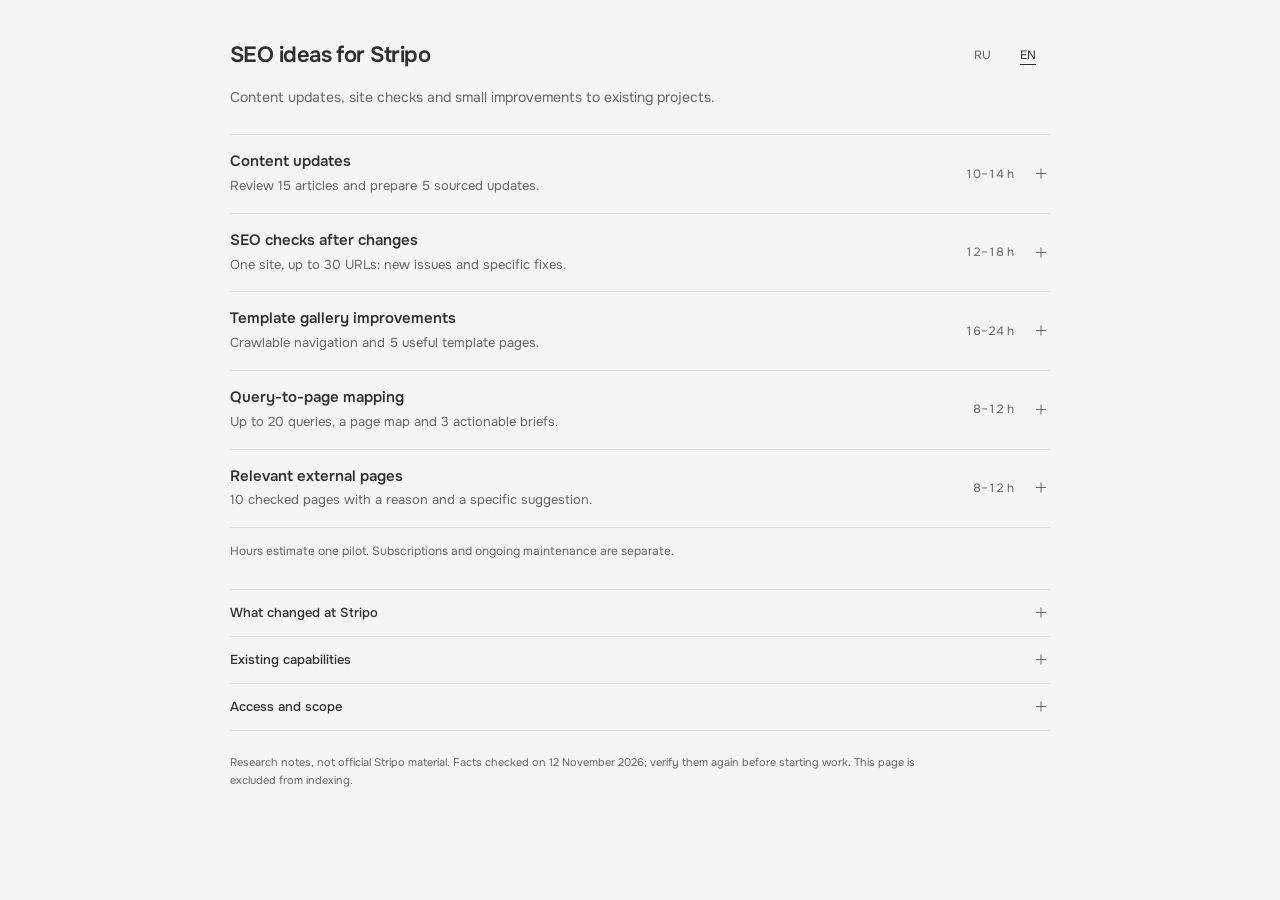
==== en/index.html @ 3db3735e "Present SEO ideas as neutral grayscale notes" ====
<!doctype html>
<html lang="en">
<head>
<meta charset="utf-8">
<meta name="viewport" content="width=device-width, initial-scale=1">
<title>SEO ideas for Stripo</title>
<meta name="description" content="Notes on content updates, SEO checks and improvements to existing sites. Five small, independent ideas with sources and scope estimates.">
<meta name="robots" content="noindex, nofollow, noarchive">
<meta property="og:type" content="website">
<meta property="og:locale" content="en_US">
<meta property="og:title" content="SEO ideas for Stripo">
<meta property="og:description" content="Notes on content updates, SEO checks and improvements to existing sites. Five small, independent ideas with sources and scope estimates.">
<meta property="og:url" content="https://deredskoy.github.io/growth-plan-2027/en/">
<meta property="og:image" content="https://deredskoy.github.io/growth-plan-2027/assets/og-ideas-en.png?v=notes-20261112">
<meta property="og:image:width" content="1200">
<meta property="og:image:height" content="630">
<meta name="theme-color" content="#f5f5f5">
<link rel="icon" href="../assets/favicon.svg?v=notes-20261112" type="image/svg+xml">
<link rel="preload" href="../assets/fonts/onest-latin-wght-normal.woff2" as="font" type="font/woff2" crossorigin>
<link rel="stylesheet" href="../assets/style.css?v=notes-20261112">
<script src="../assets/app.js?v=notes-20261112" defer></script>
</head>
<body>
<a class="skip" href="#main">Skip to content</a>
<header class="notes-header wrap">
<div class="bar"><h1>SEO ideas for Stripo</h1><nav class="lang" aria-label="Page language"><a href="../" lang="ru" hreflang="ru">RU</a><a href="./" lang="en" hreflang="en" aria-current="page">EN</a></nav></div>
<p class="intro">Content updates, site checks and small improvements to existing projects.</p>
</header>
<main class="wrap workspace" id="main">
<section class="ideas" id="ideas" aria-label="Ideas">
  <div class="idea-list"><details class="idea" name="ideas" id="i1">
<summary><span class="idea-copy"><span class="idea-title">Content updates</span><span class="idea-desc">Review 15 articles and prepare 5 sourced updates.</span></span><span class="idea-hours">10–14 h</span><span class="toggle" aria-hidden="true"></span></summary>
<div class="idea-body"><dl><div><dt>Scope</dt><dd>Compare articles with public Stripo releases and documentation. For outdated passages, prepare replacement copy, a source and a verification date. Initial topics: AI, widgets, HTML import and Plugin capabilities.</dd></div><div><dt>Value check</dt><dd>Record corrected facts and review time per article. Automate only useful, repeated checks within the existing publishing workflow.</dd></div><div><dt>Access and tools</dt><dd>Changes stay within existing site permissions. For stripo.email, the output is ready-to-use edits for the SEO team. A spreadsheet and manual checks are enough to start; <a href="https://visualping.io/" target="_blank" rel="noopener noreferrer">Visualping</a> can track source changes.</dd></div></dl></div>
</details><details class="idea" name="ideas" id="i2">
<summary><span class="idea-copy"><span class="idea-title">SEO checks after changes</span><span class="idea-desc">One site, up to 30 URLs: new issues and specific fixes.</span></span><span class="idea-hours">12–18 h</span><span class="toggle" aria-hidden="true"></span></summary>
<div class="idea-body"><dl><div><dt>Scope</dt><dd>Compare existing checks with the previous result: a missing title, changed canonical, accidental noindex or broken link. Report the URL, change, priority and suggested fix.</dd></div><div><dt>Value check</dt><dd>Compare manual review time before and after the pilot. Record confirmed issues and false alerts; narrow noisy checks. Extend the existing audit process.</dd></div><div><dt>Access and tools</dt><dd>Public pages are enough for diagnosis. Fixes require existing access to the maintained site. The first crawl can use <a href="https://www.screamingfrog.co.uk/seo-spider/" target="_blank" rel="noopener noreferrer">Screaming Frog</a>; recurring collection comes only after it proves useful.</dd></div></dl></div>
</details><details class="idea" name="ideas" id="i3">
<summary><span class="idea-copy"><span class="idea-title">Template gallery improvements</span><span class="idea-desc">Crawlable navigation and 5 useful template pages.</span></span><span class="idea-hours">16–24 h</span><span class="toggle" aria-hidden="true"></span></summary>
<div class="idea-body"><dl><div><dt>Scope</dt><dd>Check whether subsequent gallery pages are reachable through ordinary HTML links, and improve navigation. Add original guidance to five template pages: the task, suitable use cases, limitations and related examples.</dd></div><div><dt>Value check</dt><dd>Repeat the crawl and compare the revised pages with the original descriptions. Search Console data, if available, can show impressions and clicks after indexing. Traffic impact requires data. Limit the pilot to one gallery.</dd></div><div><dt>Access and tools</dt><dd>Use a site covered by existing permissions, its publishing workflow and <a href="https://www.screamingfrog.co.uk/seo-spider/" target="_blank" rel="noopener noreferrer">Screaming Frog</a>. New domains and mass page generation are outside the pilot.</dd></div></dl></div>
</details><details class="idea" name="ideas" id="i4">
<summary><span class="idea-copy"><span class="idea-title">Query-to-page mapping</span><span class="idea-desc">Up to 20 queries, a page map and 3 actionable briefs.</span></span><span class="idea-hours">8–12 h</span><span class="toggle" aria-hidden="true"></span></summary>
<div class="idea-body"><dl><div><dt>Scope</dt><dd>Review public search results and existing pages: where an answer exists, where an edit is enough and where a separate article may help. Topics include widgets, HTML import, agency workflows and embedded editors. A new feature alone does not establish search demand.</dd></div><div><dt>Value check</dt><dd>Assign each topic a target page and an action. Search volume needs a source. An optional repeated sample of AI answers can record dates and cited URLs; it is an observation, not a stable brand ranking.</dd></div><div><dt>Access and tools</dt><dd>Public sources are sufficient. A query export from the SEO team is optional. Start with a spreadsheet and manual checks; <a href="https://developers.google.com/search/docs/appearance/ai-features" target="_blank" rel="noopener noreferrer">Google</a> requires no special markup for its AI answers.</dd></div></dl></div>
</details><details class="idea" name="ideas" id="i5">
<summary><span class="idea-copy"><span class="idea-title">Relevant external pages</span><span class="idea-desc">10 checked pages with a reason and a specific suggestion.</span></span><span class="idea-hours">8–12 h</span><span class="toggle" aria-hidden="true"></span></summary>
<div class="idea-body"><dl><div><dt>Scope</dt><dd>Find relevant reviews, directories and comparisons that mention competitors or describe Stripo using outdated facts. For each page, identify a fact to update or an example to add.</dd></div><div><dt>Value check</dt><dd>Check links manually, remove duplicates and assess relevance to the SEO team. The result is a verified shortlist. Placements, editorial replies and bulk outreach are outside the scope.</dd></div><div><dt>Access and tools</dt><dd>Start with public search or an already available <a href="https://ahrefs.com/link-intersect" target="_blank" rel="noopener noreferrer">Ahrefs Link Intersect</a> export. Domain-scout components can support repeated checks. Paid API use requires existing access and an agreed limit.</dd></div></dl></div>
</details></div>
  <p class="pilot-note">Hours estimate one pilot. Subscriptions and ongoing maintenance are separate.</p>
</section>
<aside class="context" aria-labelledby="research-h">
  <details class="support research" id="why"><summary id="research-h">What changed at Stripo<span class="toggle" aria-hidden="true"></span></summary><p class="checked"><time datetime="2026-11-12">Checked 12 November 2026</time></p><ul class="news"><li><h3>AI and agent workflows</h3><p>MCP and Agent Plugin provide material for updated workflow guides.</p></li><li><h3>Widgets, Themes and import</h3><p>Product updates offer material for targeted corrections and practical examples.</p></li><li><h3>Tools already exist</h3><p>Generators, link checks and an email weight indicator are already available. Further tool ideas need a clear gap.</p></li></ul>
  <details class="support" id="sources"><summary>Facts and original sources<span class="toggle" aria-hidden="true"></span></summary><ul class="support-body"><li><strong>MCP and Agent Plugin.</strong> Email creation and editing are documented in the <a href="https://support.stripo.email/en/articles/15921958-how-to-connect-your-ai-assistant-to-stripo" target="_blank" rel="noopener noreferrer">Help Center</a> and <a href="https://github.com/stripoinc/agent-plugin" target="_blank" rel="noopener noreferrer">official repository</a>. MCP needs an eligible plan and owner or admin enablement. The content ideas do not require access to a corporate workspace.</li><li><strong>Updates on 5–12 November 2026.</strong> Widget settings in AI chat, JSON/RSS/XML for Smart Elements, a dedicated Themes tab and batch file import: <a href="https://stripo.email/releases/" target="_blank" rel="noopener noreferrer">release notes</a>. These dates refer to the updates, not the original launch of every feature.</li><li><strong>Widgets and Themes.</strong> Current features are described in the <a href="https://stripo.email/stripo-email-widgets/" target="_blank" rel="noopener noreferrer">widget catalog</a> and <a href="https://support.stripo.email/en/articles/16885807-how-to-save-your-email-styles-as-a-theme-and-reuse-them" target="_blank" rel="noopener noreferrer">Themes guide</a>. Practical examples require direct testing of an accessible workflow.</li><li><strong>Existing tools.</strong> The <a href="https://stripo.email/helpful-tools/" target="_blank" rel="noopener noreferrer">Stripo catalog</a> includes template, subject line, signature, UTM and QR generators. Link checks and the email weight indicator are also documented in <a href="https://stripo.email/releases/" target="_blank" rel="noopener noreferrer">release notes</a>.</li><li><strong>Plugin, Prime and agencies.</strong> The <a href="https://stripo.email/plugin/" target="_blank" rel="noopener noreferrer">embedded editor</a>, <a href="https://stripo.email/stripo-prime-for-enterprise/" target="_blank" rel="noopener noreferrer">Prime</a> and <a href="https://stripo.email/stripo-email-builder-for-agencies/" target="_blank" rel="noopener noreferrer">agency offering</a> are current solutions and SEO content topics. Sales and customer implementations are outside these ideas.</li><li><strong>Landing page view.</strong> The <a href="https://stripo.email/blog/landing-page-builder-gmail-promotions-tab-annotations-ticketor-integration-and-more/" target="_blank" rel="noopener noreferrer">30 July 2025 announcement</a> and <a href="https://support.stripo.email/en/articles/11712283-share-an-email-template" target="_blank" rel="noopener noreferrer">Help Center</a> describe an editor feature and a static preview without branding. It is not a new standalone SEO website builder.</li></ul></details></details>
  <details class="support evidence" id="have"><summary>Existing capabilities<span class="toggle" aria-hidden="true"></span></summary><div class="support-body"><ul><li><strong>SEO Studio.</strong> Site management, publishing and HTML checks. The existing workflow can be extended.</li><li><strong>WP Automation.</strong> Article preparation, checks and publishing. Code from 5 November adds email sites and a filter for unfinished editorial notes; this does not yet verify product facts.</li><li><strong>Domain Scout.</strong> Domain collection and scoring, quota controls and export. Components can support site research; a complete competitor link-gap workflow was not confirmed.</li><li><strong>Domain monitoring.</strong> Already implemented in a local branch. Production deployment is not confirmed here, and rebuilding it is not proposed.</li></ul><p class="evidence-note">Based on inspection of four local projects. Code does not prove production deployment or SEO impact. The legacy single-site generator is not a separate new project.</p></div></details>
  <details class="support boundary" id="scope"><summary>Access and scope<span class="toggle" aria-hidden="true"></span></summary><p class="support-body">Public sources and existing permissions on maintained sites. For Stripo’s main website, the output is ready-to-use proposals for the SEO team. Traffic assessment requires data; preparing the work needs no CRM, internal discussions or work from other teams.</p></details>
</aside>
</main>
<footer class="wrap foot"><p>Research notes, not official Stripo material. Facts checked on 12 November 2026; verify them again before starting work. This page is excluded from indexing.</p></footer>
</body>
</html>
---- assets/style.css ----
/* Onest, SIL OFL 1.1, self-hosted variable font */
@font-face {
  font-family: "Onest";
  font-style: normal;
  font-weight: 100 900;
  font-display: swap;
  src: url("fonts/onest-cyrillic-wght-normal.woff2") format("woff2");
  unicode-range: U+0301, U+0400-045F, U+0490-0491, U+04B0-04B1, U+2116;
}
@font-face {
  font-family: "Onest";
  font-style: normal;
  font-weight: 100 900;
  font-display: swap;
  src: url("fonts/onest-latin-wght-normal.woff2") format("woff2");
  unicode-range: U+0000-00FF, U+0131, U+0152-0153, U+02BB-02BC, U+02C6, U+02DA, U+02DC, U+0304, U+0308, U+0329, U+2000-206F, U+20AC, U+2122, U+2191, U+2193, U+2212, U+2215, U+FEFF, U+FFFD;
}

/* A single quiet column of working notes. */
:root {
  --background: #f5f5f5;
  --foreground: #303030;
  --muted: #666666;
  --border: #dddddd;
  --hover: #eeeeee;
  --focus: #555555;
  --font: "Onest", ui-sans-serif, system-ui, -apple-system, "Segoe UI", sans-serif;
  color-scheme: light;
}
*, *::before, *::after { box-sizing: border-box; }
html { -webkit-text-size-adjust: 100%; }
body { margin: 0; background: var(--background); color: var(--foreground); font: 400 15px/1.6 var(--font); -webkit-font-smoothing: antialiased; }
h1, h2, h3, p, ul, dl, dd { margin: 0; }
ul { list-style: none; padding: 0; }
a { color: inherit; text-underline-offset: 3px; text-decoration-color: #999999; }
a:hover { text-decoration-color: currentColor; }
:focus-visible { outline: 2px solid var(--focus); outline-offset: 4px; border-radius: 2px; }
.wrap { width: min(calc(100% - 48px), 820px); margin-inline: auto; }
.skip { position: absolute; top: -80px; left: 16px; padding: 8px 12px; background: var(--background); }
.skip:focus { top: 12px; }
.notes-header { padding-top: 34px; }
.bar { display: flex; justify-content: space-between; align-items: center; gap: 20px; }
h1 { font-size: 22px; line-height: 1.35; font-weight: 620; letter-spacing: -.025em; }
.lang { display: flex; align-items: center; gap: 2px; flex-shrink: 0; }
.lang a { display: grid; place-items: center; min-width: 44px; min-height: 44px; text-decoration: none; font-size: 12px; color: var(--muted); }
.lang a[aria-current] { color: var(--foreground); text-decoration: underline; text-underline-offset: 5px; }
.lang a:hover { background: var(--hover); }
.intro { max-width: 72ch; margin-top: 8px; color: var(--muted); font-size: 14px; }
.workspace { padding-top: 26px; }
.idea { border-bottom: 1px solid var(--border); scroll-margin-top: 16px; }
.idea:first-child { border-top: 1px solid var(--border); }
summary { list-style: none; cursor: pointer; -webkit-tap-highlight-color: transparent; }
summary::-webkit-details-marker { display: none; }
summary::marker { content: ""; }
.idea > summary { display: grid; grid-template-columns: minmax(0, 1fr) auto 18px; gap: 18px; align-items: center; padding: 16px 0; }
.idea-title { display: block; font-size: 15px; line-height: 1.45; font-weight: 580; }
.idea-desc { display: block; margin-top: 3px; font-size: 13px; color: var(--muted); line-height: 1.6; }
.idea-hours { white-space: nowrap; font-size: 12px; font-variant-numeric: tabular-nums; color: var(--muted); }
.toggle { display: block; width: 18px; height: 18px; flex-shrink: 0; position: relative; color: var(--muted); }
.toggle::before, .toggle::after { content: ""; position: absolute; top: 8px; left: 4px; width: 10px; height: 1px; background: currentColor; }
.toggle::after { transform: rotate(90deg); }
details[open] > summary .toggle::after { transform: rotate(0); }
summary:hover { background: var(--hover); }
.idea-body { padding: 0 36px 22px 0; }
.idea-body dl { display: grid; gap: 14px; }
.idea-body dt { font-size: 13px; font-weight: 600; margin-bottom: 3px; }
.idea-body dd { max-width: 76ch; font-size: 14px; line-height: 1.65; }
.pilot-note { margin-top: 14px; max-width: 76ch; font-size: 12px; color: var(--muted); }
.context { margin-top: 28px; border-top: 1px solid var(--border); }
.support { border-bottom: 1px solid var(--border); scroll-margin-top: 16px; }
.support > summary { display: flex; justify-content: space-between; align-items: center; gap: 20px; min-height: 46px; padding-block: 10px; font-size: 13px; font-weight: 520; }
.support-body { padding: 4px 32px 16px 0; font-size: 13px; }
.support-body li + li { margin-top: 12px; }
.support-body strong { font-weight: 600; }
.checked { font-size: 12px; color: var(--muted); margin-bottom: 14px; }
.news { display: grid; gap: 12px; margin-bottom: 14px; max-width: 76ch; }
.news h3 { font-size: 13px; font-weight: 600; }
.news p { margin-top: 2px; font-size: 13px; color: var(--muted); }
.research .support { border-top: 1px solid var(--border); border-bottom: 0; }
.research .support > summary { font-weight: 400; }
.evidence-note { margin-top: 12px; color: var(--muted); }
.foot { padding-block: 22px 32px; font-size: 11px; line-height: 1.65; color: var(--muted); }
.foot p { max-width: 100ch; }
@media (max-width: 560px) {
  .wrap { width: calc(100% - 36px); }
  .notes-header { padding-top: 18px; }
  .bar { gap: 10px; }
  h1 { font-size: 19px; }
  .intro { margin-top: 6px; font-size: 13px; }
  .workspace { padding-top: 22px; }
  .idea > summary { gap: 12px; padding-block: 14px; }
  .idea-title { font-size: 14px; }
  .idea-desc { font-size: 12px; }
  .idea-hours { font-size: 11px; align-self: start; margin-top: 3px; }
  .idea-body { padding-right: 0; }
  .idea-body dd { font-size: 13px; }
  .support-body { padding-right: 0; }
  .context { margin-top: 24px; }
}
@media print {
  body { background: white; color: black; }
  .wrap { width: 100%; }
  .lang, .skip, .toggle { display: none; }
  .notes-header { padding-top: 0; }
  .idea { break-inside: avoid; }
}
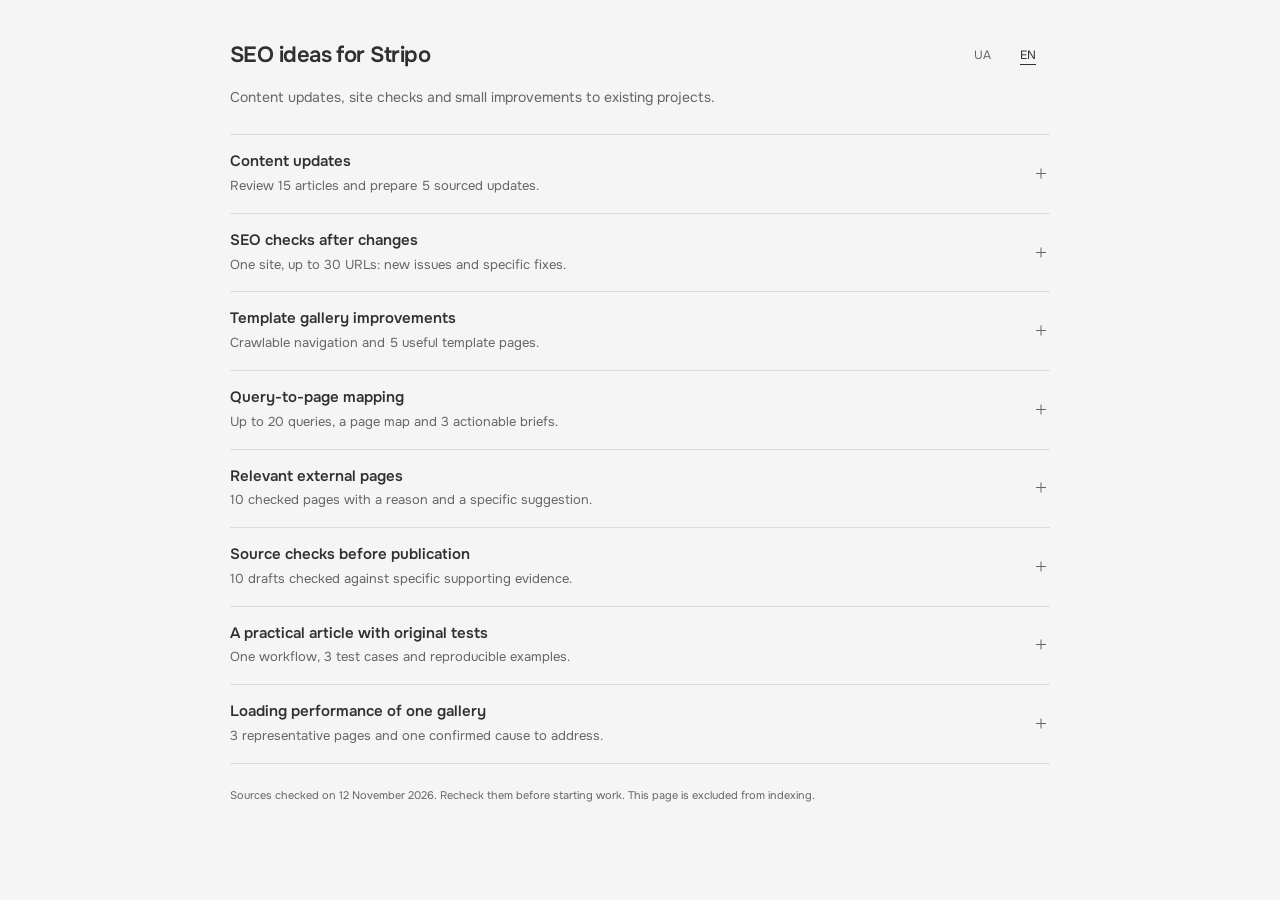
==== commit 993372c1: "Expand Ukrainian SEO notes with sourced pilot ideas" ====
--- a/en/index.html
+++ b/en/index.html
@@ -4,55 +4,97 @@
 <meta charset="utf-8">
 <meta name="viewport" content="width=device-width, initial-scale=1">
 <title>SEO ideas for Stripo</title>
-<meta name="description" content="Notes on content updates, SEO checks and improvements to existing sites. Five small, independent ideas with sources and scope estimates.">
+<meta name="description" content="Eight SEO ideas with practical steps, supporting sources and ways to assess results.">
 <meta name="robots" content="noindex, nofollow, noarchive">
 <meta property="og:type" content="website">
 <meta property="og:locale" content="en_US">
 <meta property="og:title" content="SEO ideas for Stripo">
-<meta property="og:description" content="Notes on content updates, SEO checks and improvements to existing sites. Five small, independent ideas with sources and scope estimates.">
+<meta property="og:description" content="Eight SEO ideas with practical steps, supporting sources and ways to assess results.">
 <meta property="og:url" content="https://deredskoy.github.io/growth-plan-2027/en/">
-<meta property="og:image" content="https://deredskoy.github.io/growth-plan-2027/assets/og-ideas-en.png?v=notes-20261112">
+<meta property="og:image" content="https://deredskoy.github.io/growth-plan-2027/assets/og-ideas-en.png?v=notes-20261112-r3">
 <meta property="og:image:width" content="1200">
 <meta property="og:image:height" content="630">
 <meta name="theme-color" content="#f5f5f5">
 <link rel="icon" href="../assets/favicon.svg?v=notes-20261112" type="image/svg+xml">
 <link rel="preload" href="../assets/fonts/onest-latin-wght-normal.woff2" as="font" type="font/woff2" crossorigin>
-<link rel="stylesheet" href="../assets/style.css?v=notes-20261112">
+<link rel="stylesheet" href="../assets/style.css?v=notes-20261112-r3">
 <script src="../assets/app.js?v=notes-20261112" defer></script>
 </head>
 <body>
 <a class="skip" href="#main">Skip to content</a>
 <header class="notes-header wrap">
-<div class="bar"><h1>SEO ideas for Stripo</h1><nav class="lang" aria-label="Page language"><a href="../" lang="ru" hreflang="ru">RU</a><a href="./" lang="en" hreflang="en" aria-current="page">EN</a></nav></div>
+<div class="bar"><h1>SEO ideas for Stripo</h1><nav class="lang" aria-label="Page language"><a href="../" lang="uk" hreflang="uk">UA</a><a href="./" lang="en" hreflang="en" aria-current="page">EN</a></nav></div>
 <p class="intro">Content updates, site checks and small improvements to existing projects.</p>
 </header>
 <main class="wrap workspace" id="main">
 <section class="ideas" id="ideas" aria-label="Ideas">
   <div class="idea-list"><details class="idea" name="ideas" id="i1">
-<summary><span class="idea-copy"><span class="idea-title">Content updates</span><span class="idea-desc">Review 15 articles and prepare 5 sourced updates.</span></span><span class="idea-hours">10–14 h</span><span class="toggle" aria-hidden="true"></span></summary>
-<div class="idea-body"><dl><div><dt>Scope</dt><dd>Compare articles with public Stripo releases and documentation. For outdated passages, prepare replacement copy, a source and a verification date. Initial topics: AI, widgets, HTML import and Plugin capabilities.</dd></div><div><dt>Value check</dt><dd>Record corrected facts and review time per article. Automate only useful, repeated checks within the existing publishing workflow.</dd></div><div><dt>Access and tools</dt><dd>Changes stay within existing site permissions. For stripo.email, the output is ready-to-use edits for the SEO team. A spreadsheet and manual checks are enough to start; <a href="https://visualping.io/" target="_blank" rel="noopener noreferrer">Visualping</a> can track source changes.</dd></div></dl></div>
+<summary><span class="idea-copy"><span class="idea-title">Content updates</span><span class="idea-desc">Review 15 articles and prepare 5 sourced updates.</span></span><span class="toggle" aria-hidden="true"></span></summary>
+<div class="idea-body"><dl>
+<div><dt>What to do</dt><dd><p>Review 15 existing articles against <a href="https://stripo.email/releases/" target="_blank" rel="noopener noreferrer">Stripo release notes</a> and public documentation, including the <a href="https://support.stripo.email/en/articles/15921958-how-to-connect-your-ai-assistant-to-stripo" target="_blank" rel="noopener noreferrer">MCP setup guide</a>. Identify confirmed mismatches about features, requirements or workflows. Prepare a first batch of five corrections: page URL, original passage, replacement text, source and verification date.</p><p>For example, a tutorial may describe a manual workflow that now has a documented alternative. The correction should explain the current options and their limits, rather than simply add a new feature name.</p></dd></div>
+<div><dt>Why this may help</dt><dd><p>Google recommends keeping published content <a href="https://developers.google.com/search/docs/fundamentals/seo-starter-guide" target="_blank" rel="noopener noreferrer">up to date</a> and checking for factual errors and clear sourcing in its <a href="https://developers.google.com/search/docs/fundamentals/creating-helpful-content" target="_blank" rel="noopener noreferrer">content-quality guidance</a>. Accurate instructions can help readers complete a task and avoid unsuitable product choices.</p><p>The operational hypothesis is that a short, sourced correction queue reduces repeated fact-checking for the SEO team. The sources support maintaining useful content; they do not establish a guaranteed ranking gain from each update.</p></dd></div>
+<div><dt>How to assess it</dt><dd><p>Record useful corrections, review time per article and whether the finished replacements are ready to publish. If the sample contains no meaningful factual gaps, stop the pilot instead of building a monitoring system. Search impact needs subsequent data and cannot be inferred from the number of edits.</p></dd></div>
+<div><dt>Scope and tools</dt><dd><p>Public pages and a spreadsheet are sufficient. Publish only within existing site permissions; prepare proposed edits for the main Stripo site. <a href="https://visualping.io/" target="_blank" rel="noopener noreferrer">Visualping</a> is an optional source-monitoring tool. Automation belongs after repeated checks prove useful, with paid tools considered separately.</p></dd></div>
+</dl></div>
 </details><details class="idea" name="ideas" id="i2">
-<summary><span class="idea-copy"><span class="idea-title">SEO checks after changes</span><span class="idea-desc">One site, up to 30 URLs: new issues and specific fixes.</span></span><span class="idea-hours">12–18 h</span><span class="toggle" aria-hidden="true"></span></summary>
-<div class="idea-body"><dl><div><dt>Scope</dt><dd>Compare existing checks with the previous result: a missing title, changed canonical, accidental noindex or broken link. Report the URL, change, priority and suggested fix.</dd></div><div><dt>Value check</dt><dd>Compare manual review time before and after the pilot. Record confirmed issues and false alerts; narrow noisy checks. Extend the existing audit process.</dd></div><div><dt>Access and tools</dt><dd>Public pages are enough for diagnosis. Fixes require existing access to the maintained site. The first crawl can use <a href="https://www.screamingfrog.co.uk/seo-spider/" target="_blank" rel="noopener noreferrer">Screaming Frog</a>; recurring collection comes only after it proves useful.</dd></div></dl></div>
+<summary><span class="idea-copy"><span class="idea-title">SEO checks after changes</span><span class="idea-desc">One site, up to 30 URLs: new issues and specific fixes.</span></span><span class="toggle" aria-hidden="true"></span></summary>
+<div class="idea-body"><dl>
+<div><dt>What to do</dt><dd><p>Use the existing checks on up to 30 URLs from one site. Save a baseline, repeat the crawl after a change and report changed values: URL, previous state, current state, likely impact and suggested fix. Avoid repeating unchanged issues in every report.</p><p>Prioritize an unexpected noindex or failed page response. Review canonical changes in context; missing or altered titles belong in a separate, lower-priority editorial queue unless the specific change warrants escalation.</p></dd></div>
+<div><dt>Why this may help</dt><dd><p>Google’s <a href="https://developers.google.com/search/docs/essentials/technical" target="_blank" rel="noopener noreferrer">technical requirements</a> include accessible, working pages with indexable content. An accidental indexing block can therefore prevent a useful page from appearing in Search. <a href="https://developers.google.com/search/docs/crawling-indexing/consolidate-duplicate-urls" target="_blank" rel="noopener noreferrer">Canonical annotations</a> influence the preferred URL, but are signals rather than absolute commands.</p><p>A changes-only report may shorten diagnosis because it points to what changed, rather than another full issue list. That time saving is a pilot hypothesis. Removing technical obstacles does not guarantee indexing or higher rankings.</p></dd></div>
+<div><dt>How to assess it</dt><dd><p>Count confirmed defects, false alerts and time spent reviewing the report. Check whether suggested fixes address the observed issue. Narrow or stop checks that repeatedly produce noise. A title change or a deliberate redirect should not automatically become an error.</p></dd></div>
+<div><dt>Scope and tools</dt><dd><p>Diagnosis uses public pages. Fix maintained sites only within existing permissions; send main-site findings to the SEO team. <a href="https://www.screamingfrog.co.uk/seo-spider/" target="_blank" rel="noopener noreferrer">Screaming Frog</a> can collect a baseline. Its built-in <a href="https://www.screamingfrog.co.uk/seo-spider/tutorials/how-to-compare-crawls/" target="_blank" rel="noopener noreferrer">Compare mode</a> requires a licence and database storage; a small manual comparison is enough to evaluate the idea before adopting paid tooling.</p></dd></div>
+</dl></div>
 </details><details class="idea" name="ideas" id="i3">
-<summary><span class="idea-copy"><span class="idea-title">Template gallery improvements</span><span class="idea-desc">Crawlable navigation and 5 useful template pages.</span></span><span class="idea-hours">16–24 h</span><span class="toggle" aria-hidden="true"></span></summary>
-<div class="idea-body"><dl><div><dt>Scope</dt><dd>Check whether subsequent gallery pages are reachable through ordinary HTML links, and improve navigation. Add original guidance to five template pages: the task, suitable use cases, limitations and related examples.</dd></div><div><dt>Value check</dt><dd>Repeat the crawl and compare the revised pages with the original descriptions. Search Console data, if available, can show impressions and clicks after indexing. Traffic impact requires data. Limit the pilot to one gallery.</dd></div><div><dt>Access and tools</dt><dd>Use a site covered by existing permissions, its publishing workflow and <a href="https://www.screamingfrog.co.uk/seo-spider/" target="_blank" rel="noopener noreferrer">Screaming Frog</a>. New domains and mass page generation are outside the pilot.</dd></div></dl></div>
+<summary><span class="idea-copy"><span class="idea-title">Template gallery improvements</span><span class="idea-desc">Crawlable navigation and 5 useful template pages.</span></span><span class="toggle" aria-hidden="true"></span></summary>
+<div class="idea-body"><dl>
+<div><dt>What to do</dt><dd><p>Choose one maintained gallery. Check whether template pages beyond the initial view are reachable through ordinary HTML links. Add crawlable next-page navigation where needed, then improve five template pages with original explanations of the task, suitable use cases, limitations and related examples.</p><p>The output is a checked navigation path and five useful descriptions. It is not a new gallery, a batch of near-identical pages or a claim that every current template is unindexed.</p></dd></div>
+<div><dt>Why this may help</dt><dd><p>Google explains that crawlers generally follow links and do not <a href="https://developers.google.com/search/docs/specialty/ecommerce/pagination-and-incremental-page-loading" target="_blank" rel="noopener noreferrer">click Load More buttons</a> or trigger interactions that reveal additional content. <a href="https://developers.google.com/search/docs/crawling-indexing/links-crawlable" target="_blank" rel="noopener noreferrer">Crawlable links</a> provide a discoverable route to subsequent pages, while descriptive link text explains their relationship.</p><p>Original use-case guidance can also add value beyond a copied API description. That follows Google’s <a href="https://developers.google.com/search/docs/fundamentals/creating-helpful-content" target="_blank" rel="noopener noreferrer">helpful-content guidance</a>, which emphasizes original information and meaningful additional value. The proposed benefit is better discovery and more useful pages; neither mechanism guarantees indexing or traffic growth.</p></dd></div>
+<div><dt>How to assess it</dt><dd><p>Repeat the crawl and verify that all selected URLs are reachable. Review whether the added text answers practical questions missing from the original descriptions. If it merely restates the source, revise or stop the content pilot. Expand to other galleries only after the first version proves useful; search performance needs actual data.</p></dd></div>
+<div><dt>Scope and tools</dt><dd><p>Use the existing publishing platform, public pages and <a href="https://www.screamingfrog.co.uk/seo-spider/" target="_blank" rel="noopener noreferrer">a crawler</a>. Changes require current permissions on the selected site. Any main-site observations become proposals for the SEO team. Search Console is optional for later measurement, not a prerequisite for the crawl and content review.</p></dd></div>
+</dl></div>
 </details><details class="idea" name="ideas" id="i4">
-<summary><span class="idea-copy"><span class="idea-title">Query-to-page mapping</span><span class="idea-desc">Up to 20 queries, a page map and 3 actionable briefs.</span></span><span class="idea-hours">8–12 h</span><span class="toggle" aria-hidden="true"></span></summary>
-<div class="idea-body"><dl><div><dt>Scope</dt><dd>Review public search results and existing pages: where an answer exists, where an edit is enough and where a separate article may help. Topics include widgets, HTML import, agency workflows and embedded editors. A new feature alone does not establish search demand.</dd></div><div><dt>Value check</dt><dd>Assign each topic a target page and an action. Search volume needs a source. An optional repeated sample of AI answers can record dates and cited URLs; it is an observation, not a stable brand ranking.</dd></div><div><dt>Access and tools</dt><dd>Public sources are sufficient. A query export from the SEO team is optional. Start with a spreadsheet and manual checks; <a href="https://developers.google.com/search/docs/appearance/ai-features" target="_blank" rel="noopener noreferrer">Google</a> requires no special markup for its AI answers.</dd></div></dl></div>
+<summary><span class="idea-copy"><span class="idea-title">Query-to-page mapping</span><span class="idea-desc">Up to 20 queries, a page map and 3 actionable briefs.</span></span><span class="toggle" aria-hidden="true"></span></summary>
+<div class="idea-body"><dl>
+<div><dt>What to do</dt><dd><p>Review up to 20 queries against public search results and existing pages. Build one matrix containing the reader’s intent, current target page, missing answer and proposed action: keep, update or prepare a new brief. Group equivalent formulations instead of creating a separate page for each.</p><p>Prepare three actionable briefs with the audience, questions to answer, available evidence and relevant internal links. Candidate topics include widgets, HTML import, agency workflows and embedded editors; public product novelty alone does not prove demand.</p></dd></div>
+<div><dt>Why this may help</dt><dd><p>Google advises considering <a href="https://developers.google.com/search/docs/fundamentals/seo-starter-guide" target="_blank" rel="noopener noreferrer">the terms readers search for</a>, while explaining that its language systems can connect a page to multiple query variations. A matrix can make the relationship between a user need and an existing answer explicit.</p><p>The expected operational benefit is less duplicated research and clearer decisions about which page to improve. This is a workflow hypothesis, not a claim that keyword mapping itself is a ranking factor. Optional AI-answer observations require no <a href="https://developers.google.com/search/docs/appearance/ai-features" target="_blank" rel="noopener noreferrer">special Google AI markup</a>.</p></dd></div>
+<div><dt>How to assess it</dt><dd><p>Check whether each priority intent has a suitable page and a specific next action. Assess whether the three briefs add something beyond existing material. If the map only renames known topics or produces no actionable gaps, stop expansion. Report search volume only when a named data source supports it.</p></dd></div>
+<div><dt>Scope and tools</dt><dd><p>Public search results, documentation and a spreadsheet are sufficient. A Search Console export may help later but is not required. Implement changes only where current site permissions allow; provide main-site briefs to the SEO team. Paid keyword tools remain optional.</p></dd></div>
+</dl></div>
 </details><details class="idea" name="ideas" id="i5">
-<summary><span class="idea-copy"><span class="idea-title">Relevant external pages</span><span class="idea-desc">10 checked pages with a reason and a specific suggestion.</span></span><span class="idea-hours">8–12 h</span><span class="toggle" aria-hidden="true"></span></summary>
-<div class="idea-body"><dl><div><dt>Scope</dt><dd>Find relevant reviews, directories and comparisons that mention competitors or describe Stripo using outdated facts. For each page, identify a fact to update or an example to add.</dd></div><div><dt>Value check</dt><dd>Check links manually, remove duplicates and assess relevance to the SEO team. The result is a verified shortlist. Placements, editorial replies and bulk outreach are outside the scope.</dd></div><div><dt>Access and tools</dt><dd>Start with public search or an already available <a href="https://ahrefs.com/link-intersect" target="_blank" rel="noopener noreferrer">Ahrefs Link Intersect</a> export. Domain-scout components can support repeated checks. Paid API use requires existing access and an agreed limit.</dd></div></dl></div>
+<summary><span class="idea-copy"><span class="idea-title">Relevant external pages</span><span class="idea-desc">10 checked pages with a reason and a specific suggestion.</span></span><span class="toggle" aria-hidden="true"></span></summary>
+<div class="idea-body"><dl>
+<div><dt>What to do</dt><dd><p>Build a shortlist of ten relevant reviews, directories or comparisons that mention competitors or contain outdated Stripo information. Check each page manually. Record its URL, audience, reason for relevance, confirmed gap and a specific suggestion: a corrected fact, useful example or missing product option.</p><p>Deduplicate the list and distinguish the embedded editor, agency workflows and general email creation. A site mentioning a competitor is a starting point for assessment, not sufficient evidence that it is a good opportunity.</p></dd></div>
+<div><dt>Why this may help</dt><dd><p>Google uses <a href="https://developers.google.com/search/docs/crawling-indexing/links-crawlable" target="_blank" rel="noopener noreferrer">links for discovery and relevance</a>. <a href="https://ahrefs.com/link-intersect" target="_blank" rel="noopener noreferrer">Ahrefs Link Intersect</a> can identify sites linking to competitors but not to a chosen site. These mechanisms support finding candidates, not predicting an editor’s response.</p><p>A topical page with a concrete information gap may provide a more useful editorial suggestion than an unrelated domain. The testable benefit is a smaller, better-supported research queue for the SEO team. Editorial relevance matters; paid ranking links and automated low-quality placements conflict with <a href="https://developers.google.com/search/docs/essentials/spam-policies#link-spam" target="_blank" rel="noopener noreferrer">Google’s link-spam policies</a>.</p></dd></div>
+<div><dt>How to assess it</dt><dd><p>Count useful candidates, duplicate or irrelevant findings, and manual review time. If the team cannot use the suggestions, revise selection rules or stop after the sample. Replies, placements and referral traffic are later outcomes only if a separate outreach activity actually takes place; none is promised by the shortlist.</p></dd></div>
+<div><dt>Scope and tools</dt><dd><p>Public research is sufficient. Existing Ahrefs exports and domain-scout components are optional aids; paid API calls require access and an agreed limit. The deliverable is research for the SEO team. It requires no main-site access, sends no outreach and makes no changes on external sites.</p></dd></div>
+</dl></div>
+</details><details class="idea" name="ideas" id="i6">
+<summary><span class="idea-copy"><span class="idea-title">Source checks before publication</span><span class="idea-desc">10 drafts checked against specific supporting evidence.</span></span><span class="toggle" aria-hidden="true"></span></summary>
+<div class="idea-body"><dl>
+<div><dt>What to do</dt><dd><p>Check ten drafts from the existing publishing workflow. Extract consequential claims about features, plan limits, compatibility or numerical results. For each claim, record a specific source, the passage that supports it and a decision: retain, qualify, correct or remove.</p><p>Check that the evidence supports the precise wording, rather than merely mentioning the same topic. Mark uncertain statements for manual review. The output is a claim-to-evidence table and corrected drafts, not a new writing platform.</p></dd></div>
+<div><dt>Why this may help</dt><dd><p>Existing checks for empty content, placeholders and unfinished editorial notes do not establish whether factual claims are supported. Adding evidence review addresses a different failure mode: a polished draft can still contain an unsupported assertion.</p><p>Google’s <a href="https://developers.google.com/search/docs/fundamentals/using-gen-ai-content/" target="_blank" rel="noopener noreferrer">guidance on AI-generated content</a> emphasizes accuracy, relevance and manual fact-checking before publication, including metadata. The hypothesis is that a structured review catches errors earlier and reduces repeated editorial work. Passing it does not guarantee correctness or better rankings.</p></dd></div>
+<div><dt>How to assess it</dt><dd><p>Count unsupported claims found, useful corrections and review time per draft. Check a sample of retained claims manually. If the table duplicates existing review without finding useful issues, simplify or stop the pilot. Automate collection only after the manual process proves valuable.</p></dd></div>
+<div><dt>Scope and tools</dt><dd><p>Use existing drafts, public primary sources and a spreadsheet. No internal company access is required. Change content only within current publishing permissions; prepare corrections for the SEO team where publication access is unavailable. Model output can suggest sources, but a person verifies the evidence.</p></dd></div>
+</dl></div>
+</details><details class="idea" name="ideas" id="i7">
+<summary><span class="idea-copy"><span class="idea-title">A practical article with original tests</span><span class="idea-desc">One workflow, 3 test cases and reproducible examples.</span></span><span class="toggle" aria-hidden="true"></span></summary>
+<div class="idea-body"><dl>
+<div><dt>What to do</dt><dd><p>Choose one workflow that is actually accessible, such as adapting a widget from <a href="https://stripo.email/stripo-email-widgets/" target="_blank" rel="noopener noreferrer">Stripo’s widget catalog</a>. Run three original test cases with controlled inputs. Record steps, screenshots, observed outcomes, test date and any plan restrictions. Explain where each case succeeds, needs adjustment or remains untested.</p><p>Produce one useful article that another reader can reproduce. State the author’s relationship with Stripo openly; a contractor’s test should not be presented as an independent endorsement.</p></dd></div>
+<div><dt>Why this may help</dt><dd><p>Google’s <a href="https://developers.google.com/search/docs/specialty/ecommerce/write-high-quality-reviews" target="_blank" rel="noopener noreferrer">review guidance</a> recommends first-hand evidence, original research and an explanation of benefits and drawbacks from the user’s perspective. Screenshots and reproducible steps can provide information beyond a summary of a product page.</p><p>The hypothesis is that a concrete test answers practical questions missing from existing articles. It may be more useful to readers and editors, but publishing original evidence does not guarantee rankings, links or citations.</p></dd></div>
+<div><dt>How to assess it</dt><dd><p>Check whether the instructions can be repeated and whether the cases reveal useful observations beyond documentation. Stop or change the topic if access is unavailable or the article would only repeat marketing claims. An editor preview is not evidence that an email works across all email clients; report only the environments actually tested.</p></dd></div>
+<div><dt>Scope and tools</dt><dd><p>Use a legitimately accessible account, public documentation and ordinary screenshots. A corporate workspace is not required. Publish only through existing site permissions; otherwise provide the article to the SEO team. Paid testing tools or broader compatibility tests are separate decisions.</p></dd></div>
+</dl></div>
+</details><details class="idea" name="ideas" id="i8">
+<summary><span class="idea-copy"><span class="idea-title">Loading performance of one gallery</span><span class="idea-desc">3 representative pages and one confirmed cause to address.</span></span><span class="toggle" aria-hidden="true"></span></summary>
+<div class="idea-body"><dl>
+<div><dt>What to do</dt><dd><p>Select three representative pages from one maintained gallery: an entry page, a listing and a template page. Run repeated checks under consistent conditions. Record measurements and network activity, then address one reproducible cause, such as an unnecessarily large image or a request delaying visible content.</p><p>External APIs, remote resources and image settings are candidates to inspect, not proof that a page is slow. Choose a fix from measurements rather than assumptions about the code.</p></dd></div>
+<div><dt>Why this may help</dt><dd><p>Google includes performance within <a href="https://developers.google.com/search/docs/appearance/page-experience" target="_blank" rel="noopener noreferrer">overall page experience</a>, while warning that good scores do not guarantee top rankings. Removing an observed bottleneck may make a gallery easier to use; that benefit should be verified after the change.</p><p>The <a href="https://developers.google.com/speed/docs/insights/v5/about" target="_blank" rel="noopener noreferrer">PageSpeed Insights documentation</a> distinguishes controlled lab diagnostics from real-user field data. Field data may be unavailable or represent the whole origin rather than a particular page. A single lab score is not a measurement of every visitor’s experience.</p></dd></div>
+<div><dt>How to assess it</dt><dd><p>Repeat comparable measurements after the fix and check that navigation, images and content still work. Separate a consistent improvement from run-to-run variation. Stop if no meaningful, reproducible issue appears; a perfect score alone is not a reason to expand the project.</p></dd></div>
+<div><dt>Scope and tools</dt><dd><p>Public URLs and <a href="https://pagespeed.web.dev/" target="_blank" rel="noopener noreferrer">PageSpeed Insights</a> are enough to begin. Apply changes only within existing site permissions; main-site findings become suggestions for the SEO team. Production analytics and infrastructure access are not prerequisites for this limited diagnostic pilot.</p></dd></div>
+</dl></div>
 </details></div>
-  <p class="pilot-note">Hours estimate one pilot. Subscriptions and ongoing maintenance are separate.</p>
 </section>
-<aside class="context" aria-labelledby="research-h">
-  <details class="support research" id="why"><summary id="research-h">What changed at Stripo<span class="toggle" aria-hidden="true"></span></summary><p class="checked"><time datetime="2026-11-12">Checked 12 November 2026</time></p><ul class="news"><li><h3>AI and agent workflows</h3><p>MCP and Agent Plugin provide material for updated workflow guides.</p></li><li><h3>Widgets, Themes and import</h3><p>Product updates offer material for targeted corrections and practical examples.</p></li><li><h3>Tools already exist</h3><p>Generators, link checks and an email weight indicator are already available. Further tool ideas need a clear gap.</p></li></ul>
-  <details class="support" id="sources"><summary>Facts and original sources<span class="toggle" aria-hidden="true"></span></summary><ul class="support-body"><li><strong>MCP and Agent Plugin.</strong> Email creation and editing are documented in the <a href="https://support.stripo.email/en/articles/15921958-how-to-connect-your-ai-assistant-to-stripo" target="_blank" rel="noopener noreferrer">Help Center</a> and <a href="https://github.com/stripoinc/agent-plugin" target="_blank" rel="noopener noreferrer">official repository</a>. MCP needs an eligible plan and owner or admin enablement. The content ideas do not require access to a corporate workspace.</li><li><strong>Updates on 5–12 November 2026.</strong> Widget settings in AI chat, JSON/RSS/XML for Smart Elements, a dedicated Themes tab and batch file import: <a href="https://stripo.email/releases/" target="_blank" rel="noopener noreferrer">release notes</a>. These dates refer to the updates, not the original launch of every feature.</li><li><strong>Widgets and Themes.</strong> Current features are described in the <a href="https://stripo.email/stripo-email-widgets/" target="_blank" rel="noopener noreferrer">widget catalog</a> and <a href="https://support.stripo.email/en/articles/16885807-how-to-save-your-email-styles-as-a-theme-and-reuse-them" target="_blank" rel="noopener noreferrer">Themes guide</a>. Practical examples require direct testing of an accessible workflow.</li><li><strong>Existing tools.</strong> The <a href="https://stripo.email/helpful-tools/" target="_blank" rel="noopener noreferrer">Stripo catalog</a> includes template, subject line, signature, UTM and QR generators. Link checks and the email weight indicator are also documented in <a href="https://stripo.email/releases/" target="_blank" rel="noopener noreferrer">release notes</a>.</li><li><strong>Plugin, Prime and agencies.</strong> The <a href="https://stripo.email/plugin/" target="_blank" rel="noopener noreferrer">embedded editor</a>, <a href="https://stripo.email/stripo-prime-for-enterprise/" target="_blank" rel="noopener noreferrer">Prime</a> and <a href="https://stripo.email/stripo-email-builder-for-agencies/" target="_blank" rel="noopener noreferrer">agency offering</a> are current solutions and SEO content topics. Sales and customer implementations are outside these ideas.</li><li><strong>Landing page view.</strong> The <a href="https://stripo.email/blog/landing-page-builder-gmail-promotions-tab-annotations-ticketor-integration-and-more/" target="_blank" rel="noopener noreferrer">30 July 2025 announcement</a> and <a href="https://support.stripo.email/en/articles/11712283-share-an-email-template" target="_blank" rel="noopener noreferrer">Help Center</a> describe an editor feature and a static preview without branding. It is not a new standalone SEO website builder.</li></ul></details></details>
-  <details class="support evidence" id="have"><summary>Existing capabilities<span class="toggle" aria-hidden="true"></span></summary><div class="support-body"><ul><li><strong>SEO Studio.</strong> Site management, publishing and HTML checks. The existing workflow can be extended.</li><li><strong>WP Automation.</strong> Article preparation, checks and publishing. Code from 5 November adds email sites and a filter for unfinished editorial notes; this does not yet verify product facts.</li><li><strong>Domain Scout.</strong> Domain collection and scoring, quota controls and export. Components can support site research; a complete competitor link-gap workflow was not confirmed.</li><li><strong>Domain monitoring.</strong> Already implemented in a local branch. Production deployment is not confirmed here, and rebuilding it is not proposed.</li></ul><p class="evidence-note">Based on inspection of four local projects. Code does not prove production deployment or SEO impact. The legacy single-site generator is not a separate new project.</p></div></details>
-  <details class="support boundary" id="scope"><summary>Access and scope<span class="toggle" aria-hidden="true"></span></summary><p class="support-body">Public sources and existing permissions on maintained sites. For Stripo’s main website, the output is ready-to-use proposals for the SEO team. Traffic assessment requires data; preparing the work needs no CRM, internal discussions or work from other teams.</p></details>
-</aside>
 </main>
-<footer class="wrap foot"><p>Research notes, not official Stripo material. Facts checked on 12 November 2026; verify them again before starting work. This page is excluded from indexing.</p></footer>
+<footer class="wrap foot"><p>Sources checked on 12 November 2026. Recheck them before starting work. This page is excluded from indexing.</p></footer>
 </body>
 </html>
--- a/assets/style.css
+++ b/assets/style.css
@@ -52,10 +52,9 @@
 summary { list-style: none; cursor: pointer; -webkit-tap-highlight-color: transparent; }
 summary::-webkit-details-marker { display: none; }
 summary::marker { content: ""; }
-.idea > summary { display: grid; grid-template-columns: minmax(0, 1fr) auto 18px; gap: 18px; align-items: center; padding: 16px 0; }
+.idea > summary { display: grid; grid-template-columns: minmax(0, 1fr) 18px; gap: 18px; align-items: center; padding: 16px 0; }
 .idea-title { display: block; font-size: 15px; line-height: 1.45; font-weight: 580; }
 .idea-desc { display: block; margin-top: 3px; font-size: 13px; color: var(--muted); line-height: 1.6; }
-.idea-hours { white-space: nowrap; font-size: 12px; font-variant-numeric: tabular-nums; color: var(--muted); }
 .toggle { display: block; width: 18px; height: 18px; flex-shrink: 0; position: relative; color: var(--muted); }
 .toggle::before, .toggle::after { content: ""; position: absolute; top: 8px; left: 4px; width: 10px; height: 1px; background: currentColor; }
 .toggle::after { transform: rotate(90deg); }
@@ -64,21 +63,8 @@
 .idea-body { padding: 0 36px 22px 0; }
 .idea-body dl { display: grid; gap: 14px; }
 .idea-body dt { font-size: 13px; font-weight: 600; margin-bottom: 3px; }
+.idea-body dd p + p { margin-top: 10px; }
 .idea-body dd { max-width: 76ch; font-size: 14px; line-height: 1.65; }
-.pilot-note { margin-top: 14px; max-width: 76ch; font-size: 12px; color: var(--muted); }
-.context { margin-top: 28px; border-top: 1px solid var(--border); }
-.support { border-bottom: 1px solid var(--border); scroll-margin-top: 16px; }
-.support > summary { display: flex; justify-content: space-between; align-items: center; gap: 20px; min-height: 46px; padding-block: 10px; font-size: 13px; font-weight: 520; }
-.support-body { padding: 4px 32px 16px 0; font-size: 13px; }
-.support-body li + li { margin-top: 12px; }
-.support-body strong { font-weight: 600; }
-.checked { font-size: 12px; color: var(--muted); margin-bottom: 14px; }
-.news { display: grid; gap: 12px; margin-bottom: 14px; max-width: 76ch; }
-.news h3 { font-size: 13px; font-weight: 600; }
-.news p { margin-top: 2px; font-size: 13px; color: var(--muted); }
-.research .support { border-top: 1px solid var(--border); border-bottom: 0; }
-.research .support > summary { font-weight: 400; }
-.evidence-note { margin-top: 12px; color: var(--muted); }
 .foot { padding-block: 22px 32px; font-size: 11px; line-height: 1.65; color: var(--muted); }
 .foot p { max-width: 100ch; }
 @media (max-width: 560px) {
@@ -91,11 +77,8 @@
   .idea > summary { gap: 12px; padding-block: 14px; }
   .idea-title { font-size: 14px; }
   .idea-desc { font-size: 12px; }
-  .idea-hours { font-size: 11px; align-self: start; margin-top: 3px; }
   .idea-body { padding-right: 0; }
   .idea-body dd { font-size: 13px; }
-  .support-body { padding-right: 0; }
-  .context { margin-top: 24px; }
 }
 @media print {
   body { background: white; color: black; }
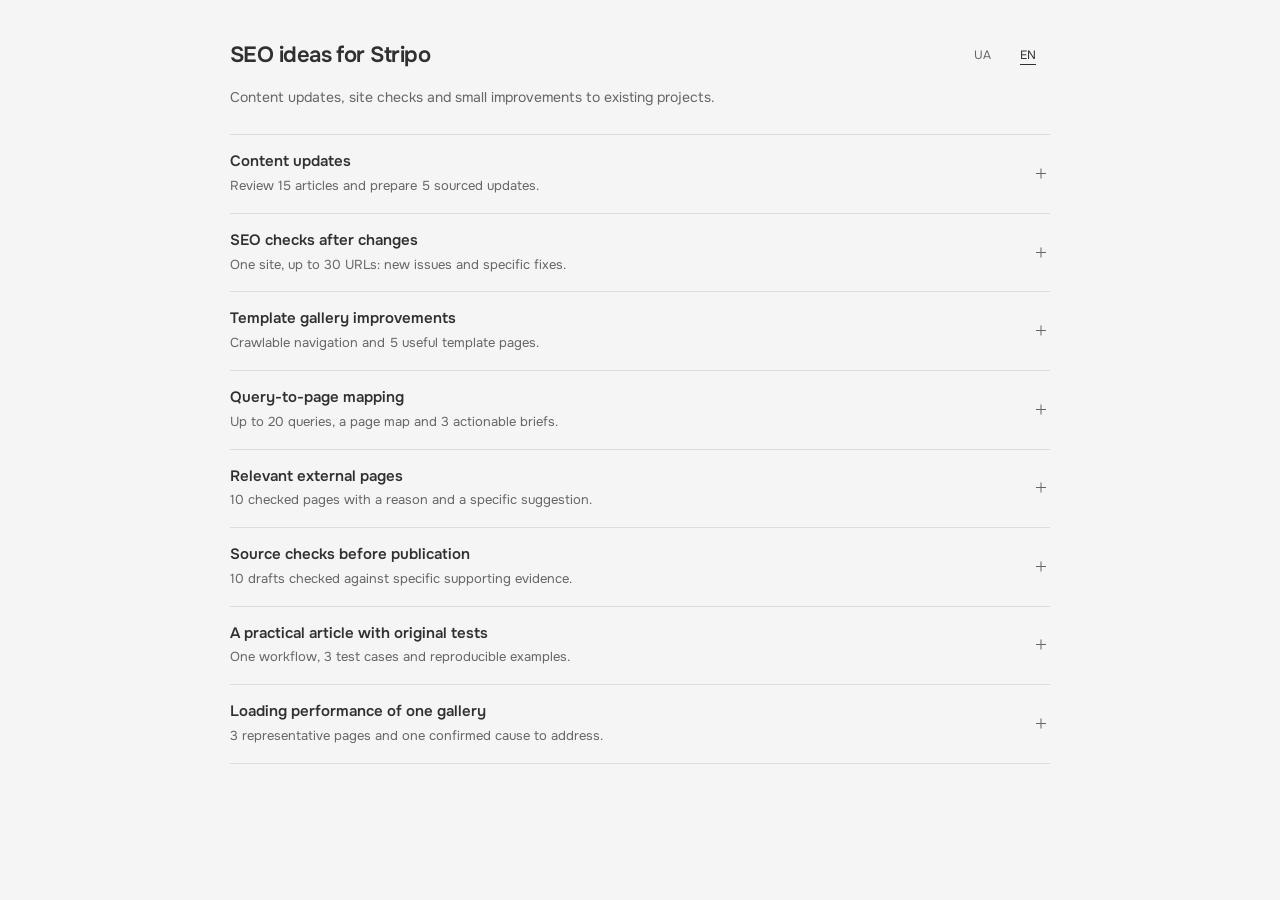
==== commit b97f0766: "Remove redundant footer microcopy" ====
--- a/en/index.html
+++ b/en/index.html
@@ -17,7 +17,7 @@
 <meta name="theme-color" content="#f5f5f5">
 <link rel="icon" href="../assets/favicon.svg?v=notes-20261112" type="image/svg+xml">
 <link rel="preload" href="../assets/fonts/onest-latin-wght-normal.woff2" as="font" type="font/woff2" crossorigin>
-<link rel="stylesheet" href="../assets/style.css?v=notes-20261112-r3">
+<link rel="stylesheet" href="../assets/style.css?v=notes-20261112-r4">
 <script src="../assets/app.js?v=notes-20261112" defer></script>
 </head>
 <body>
@@ -95,6 +95,5 @@
 </details></div>
 </section>
 </main>
-<footer class="wrap foot"><p>Sources checked on 12 November 2026. Recheck them before starting work. This page is excluded from indexing.</p></footer>
 </body>
 </html>
--- a/assets/style.css
+++ b/assets/style.css
@@ -46,7 +46,7 @@
 .lang a[aria-current] { color: var(--foreground); text-decoration: underline; text-underline-offset: 5px; }
 .lang a:hover { background: var(--hover); }
 .intro { max-width: 72ch; margin-top: 8px; color: var(--muted); font-size: 14px; }
-.workspace { padding-top: 26px; }
+.workspace { padding-block: 26px 32px; }
 .idea { border-bottom: 1px solid var(--border); scroll-margin-top: 16px; }
 .idea:first-child { border-top: 1px solid var(--border); }
 summary { list-style: none; cursor: pointer; -webkit-tap-highlight-color: transparent; }
@@ -65,8 +65,6 @@
 .idea-body dt { font-size: 13px; font-weight: 600; margin-bottom: 3px; }
 .idea-body dd p + p { margin-top: 10px; }
 .idea-body dd { max-width: 76ch; font-size: 14px; line-height: 1.65; }
-.foot { padding-block: 22px 32px; font-size: 11px; line-height: 1.65; color: var(--muted); }
-.foot p { max-width: 100ch; }
 @media (max-width: 560px) {
   .wrap { width: calc(100% - 36px); }
   .notes-header { padding-top: 18px; }
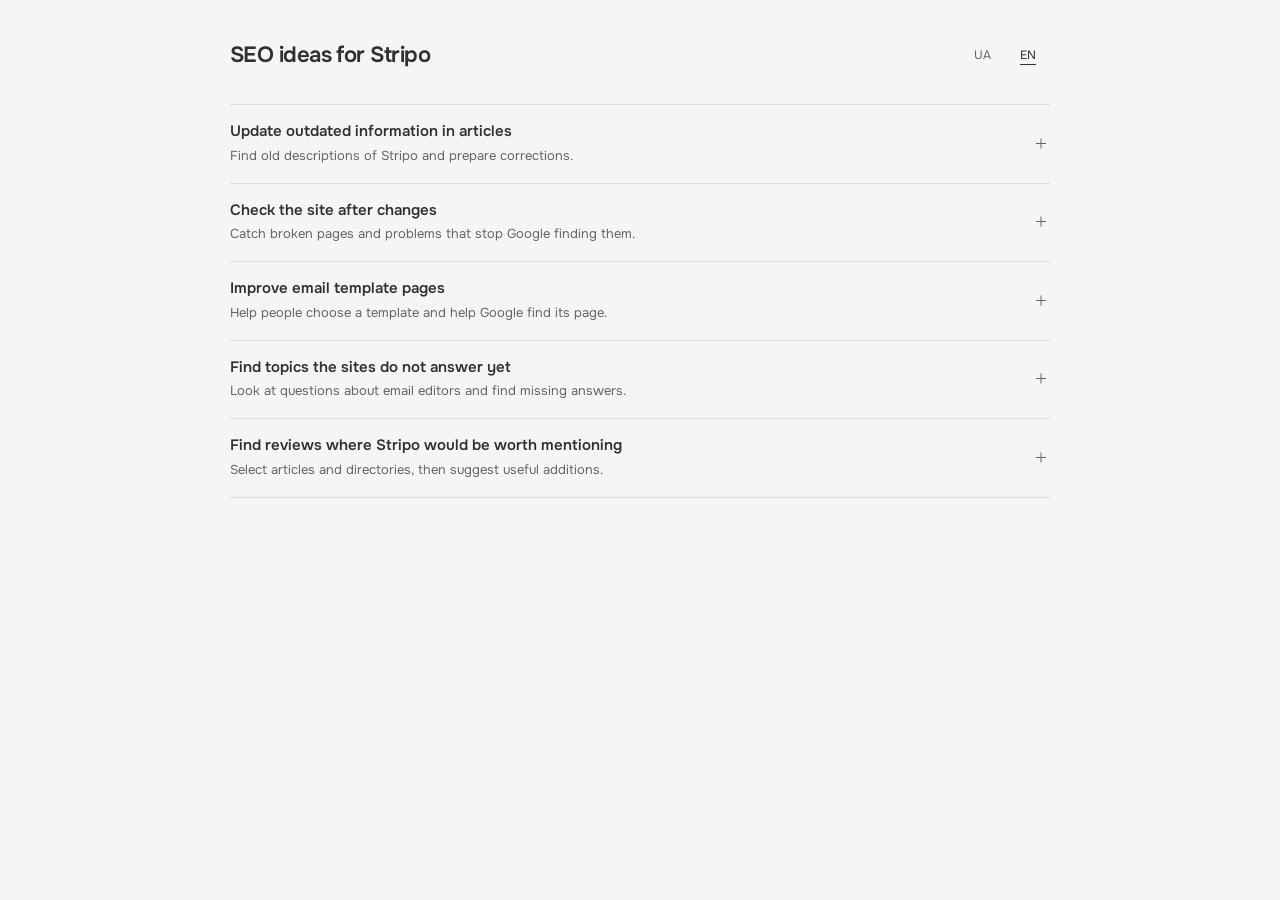
==== commit 6b8ca71d: "Simplify SEO ideas and remove the three additional proposals" ====
--- a/en/index.html
+++ b/en/index.html
@@ -4,95 +4,71 @@
 <meta charset="utf-8">
 <meta name="viewport" content="width=device-width, initial-scale=1">
 <title>SEO ideas for Stripo</title>
-<meta name="description" content="Eight SEO ideas with practical steps, supporting sources and ways to assess results.">
+<meta name="description" content="Five ideas for Stripo’s SEO team: update articles, check sites, improve template pages and find useful topics and reviews.">
 <meta name="robots" content="noindex, nofollow, noarchive">
 <meta property="og:type" content="website">
 <meta property="og:locale" content="en_US">
 <meta property="og:title" content="SEO ideas for Stripo">
-<meta property="og:description" content="Eight SEO ideas with practical steps, supporting sources and ways to assess results.">
+<meta property="og:description" content="Five ideas for Stripo’s SEO team: update articles, check sites, improve template pages and find useful topics and reviews.">
 <meta property="og:url" content="https://deredskoy.github.io/growth-plan-2027/en/">
-<meta property="og:image" content="https://deredskoy.github.io/growth-plan-2027/assets/og-ideas-en.png?v=notes-20261112-r3">
+<meta property="og:image" content="https://deredskoy.github.io/growth-plan-2027/assets/og-ideas-en.png?v=plain-notes-20261112">
 <meta property="og:image:width" content="1200">
 <meta property="og:image:height" content="630">
 <meta name="theme-color" content="#f5f5f5">
 <link rel="icon" href="../assets/favicon.svg?v=notes-20261112" type="image/svg+xml">
 <link rel="preload" href="../assets/fonts/onest-latin-wght-normal.woff2" as="font" type="font/woff2" crossorigin>
-<link rel="stylesheet" href="../assets/style.css?v=notes-20261112-r4">
+<link rel="stylesheet" href="../assets/style.css?v=plain-notes-20261112">
 <script src="../assets/app.js?v=notes-20261112" defer></script>
 </head>
 <body>
 <a class="skip" href="#main">Skip to content</a>
 <header class="notes-header wrap">
 <div class="bar"><h1>SEO ideas for Stripo</h1><nav class="lang" aria-label="Page language"><a href="../" lang="uk" hreflang="uk">UA</a><a href="./" lang="en" hreflang="en" aria-current="page">EN</a></nav></div>
-<p class="intro">Content updates, site checks and small improvements to existing projects.</p>
 </header>
 <main class="wrap workspace" id="main">
 <section class="ideas" id="ideas" aria-label="Ideas">
-  <div class="idea-list"><details class="idea" name="ideas" id="i1">
-<summary><span class="idea-copy"><span class="idea-title">Content updates</span><span class="idea-desc">Review 15 articles and prepare 5 sourced updates.</span></span><span class="toggle" aria-hidden="true"></span></summary>
+  <div class="idea-list">
+<details class="idea" name="ideas" id="i1">
+<summary><span class="idea-copy"><span class="idea-title">Update outdated information in articles</span><span class="idea-desc">Find old descriptions of Stripo and prepare corrections.</span></span><span class="toggle" aria-hidden="true"></span></summary>
 <div class="idea-body"><dl>
-<div><dt>What to do</dt><dd><p>Review 15 existing articles against <a href="https://stripo.email/releases/" target="_blank" rel="noopener noreferrer">Stripo release notes</a> and public documentation, including the <a href="https://support.stripo.email/en/articles/15921958-how-to-connect-your-ai-assistant-to-stripo" target="_blank" rel="noopener noreferrer">MCP setup guide</a>. Identify confirmed mismatches about features, requirements or workflows. Prepare a first batch of five corrections: page URL, original passage, replacement text, source and verification date.</p><p>For example, a tutorial may describe a manual workflow that now has a documented alternative. The correction should explain the current options and their limits, rather than simply add a new feature name.</p></dd></div>
-<div><dt>Why this may help</dt><dd><p>Google recommends keeping published content <a href="https://developers.google.com/search/docs/fundamentals/seo-starter-guide" target="_blank" rel="noopener noreferrer">up to date</a> and checking for factual errors and clear sourcing in its <a href="https://developers.google.com/search/docs/fundamentals/creating-helpful-content" target="_blank" rel="noopener noreferrer">content-quality guidance</a>. Accurate instructions can help readers complete a task and avoid unsuitable product choices.</p><p>The operational hypothesis is that a short, sourced correction queue reduces repeated fact-checking for the SEO team. The sources support maintaining useful content; they do not establish a guaranteed ranking gain from each update.</p></dd></div>
-<div><dt>How to assess it</dt><dd><p>Record useful corrections, review time per article and whether the finished replacements are ready to publish. If the sample contains no meaningful factual gaps, stop the pilot instead of building a monitoring system. Search impact needs subsequent data and cannot be inferred from the number of edits.</p></dd></div>
-<div><dt>Scope and tools</dt><dd><p>Public pages and a spreadsheet are sufficient. Publish only within existing site permissions; prepare proposed edits for the main Stripo site. <a href="https://visualping.io/" target="_blank" rel="noopener noreferrer">Visualping</a> is an optional source-monitoring tool. Automation belongs after repeated checks prove useful, with paid tools considered separately.</p></dd></div>
+<div><dt>What to do</dt><dd><p>Stripo adds new features, while articles may still describe an older version of the product. Review those articles for instructions, feature descriptions or access requirements that need updating.</p><p>For example, an article may suggest doing something manually. Check <a href="https://stripo.email/releases/" target="_blank" rel="noopener noreferrer">Stripo’s product updates</a> for an easier way. If one exists, prepare replacement text with a link to the instructions. Update sites where access is already available; send proposed changes for stripo.email to the SEO team.</p></dd></div>
+<div><dt>Why it helps</dt><dd><p>Readers get a current answer, and the team does not have to research the same product changes each time. <a href="https://developers.google.com/search/docs/fundamentals/creating-helpful-content" target="_blank" rel="noopener noreferrer">Google recommends checking the accuracy and usefulness of content</a>. The aim is to correct the information itself, rather than just change the article’s date.</p></dd></div>
+<div><dt>Where to start</dt><dd><p>Start with 15 articles and prepare up to five useful corrections. For each, show the problem, the replacement text and its source. Assess the value by whether the team uses the corrections and finds it easier to keep articles current.</p></dd></div>
 </dl></div>
-</details><details class="idea" name="ideas" id="i2">
-<summary><span class="idea-copy"><span class="idea-title">SEO checks after changes</span><span class="idea-desc">One site, up to 30 URLs: new issues and specific fixes.</span></span><span class="toggle" aria-hidden="true"></span></summary>
+</details>
+<details class="idea" name="ideas" id="i2">
+<summary><span class="idea-copy"><span class="idea-title">Check the site after changes</span><span class="idea-desc">Catch broken pages and problems that stop Google finding them.</span></span><span class="toggle" aria-hidden="true"></span></summary>
 <div class="idea-body"><dl>
-<div><dt>What to do</dt><dd><p>Use the existing checks on up to 30 URLs from one site. Save a baseline, repeat the crawl after a change and report changed values: URL, previous state, current state, likely impact and suggested fix. Avoid repeating unchanged issues in every report.</p><p>Prioritize an unexpected noindex or failed page response. Review canonical changes in context; missing or altered titles belong in a separate, lower-priority editorial queue unless the specific change warrants escalation.</p></dd></div>
-<div><dt>Why this may help</dt><dd><p>Google’s <a href="https://developers.google.com/search/docs/essentials/technical" target="_blank" rel="noopener noreferrer">technical requirements</a> include accessible, working pages with indexable content. An accidental indexing block can therefore prevent a useful page from appearing in Search. <a href="https://developers.google.com/search/docs/crawling-indexing/consolidate-duplicate-urls" target="_blank" rel="noopener noreferrer">Canonical annotations</a> influence the preferred URL, but are signals rather than absolute commands.</p><p>A changes-only report may shorten diagnosis because it points to what changed, rather than another full issue list. That time saving is a pilot hypothesis. Removing technical obstacles does not guarantee indexing or higher rankings.</p></dd></div>
-<div><dt>How to assess it</dt><dd><p>Count confirmed defects, false alerts and time spent reviewing the report. Check whether suggested fixes address the observed issue. Narrow or stop checks that repeatedly produce noise. A title change or a deliberate redirect should not automatically become an error.</p></dd></div>
-<div><dt>Scope and tools</dt><dd><p>Diagnosis uses public pages. Fix maintained sites only within existing permissions; send main-site findings to the SEO team. <a href="https://www.screamingfrog.co.uk/seo-spider/" target="_blank" rel="noopener noreferrer">Screaming Frog</a> can collect a baseline. Its built-in <a href="https://www.screamingfrog.co.uk/seo-spider/tutorials/how-to-compare-crawls/" target="_blank" rel="noopener noreferrer">Compare mode</a> requires a licence and database storage; a small manual comparison is enough to evaluate the idea before adopting paid tooling.</p></dd></div>
+<div><dt>What to do</dt><dd><p>A site update can break a link, remove a heading or accidentally block a page from Google. Check important pages before and after changes, then report only new problems.</p><p>For example: “The link from the catalog to this template used to work, but now opens an error page.” The report should link to the problem and explain what needs fixing.</p></dd></div>
+<div><dt>Why it helps</dt><dd><p>The team can spot what broke sooner, without reviewing the whole site again. <a href="https://developers.google.com/search/docs/essentials/technical" target="_blank" rel="noopener noreferrer">Google’s technical requirements</a> say a page must work and be accessible to Search. These checks can catch changes that prevent it from meeting those requirements.</p></dd></div>
+<div><dt>Where to start</dt><dd><p>Choose up to 30 pages on one site. <a href="https://www.screamingfrog.co.uk/seo-spider/" target="_blank" rel="noopener noreferrer">Screaming Frog, a tool for finding website problems</a>, can help with the first check. Use the findings to extend checks already in place. Fix sites where access is available; send main-site findings to the Stripo SEO team. A useful report identifies real problems that can be fixed.</p></dd></div>
 </dl></div>
-</details><details class="idea" name="ideas" id="i3">
-<summary><span class="idea-copy"><span class="idea-title">Template gallery improvements</span><span class="idea-desc">Crawlable navigation and 5 useful template pages.</span></span><span class="toggle" aria-hidden="true"></span></summary>
+</details>
+<details class="idea" name="ideas" id="i3">
+<summary><span class="idea-copy"><span class="idea-title">Improve email template pages</span><span class="idea-desc">Help people choose a template and help Google find its page.</span></span><span class="toggle" aria-hidden="true"></span></summary>
 <div class="idea-body"><dl>
-<div><dt>What to do</dt><dd><p>Choose one maintained gallery. Check whether template pages beyond the initial view are reachable through ordinary HTML links. Add crawlable next-page navigation where needed, then improve five template pages with original explanations of the task, suitable use cases, limitations and related examples.</p><p>The output is a checked navigation path and five useful descriptions. It is not a new gallery, a batch of near-identical pages or a claim that every current template is unindexed.</p></dd></div>
-<div><dt>Why this may help</dt><dd><p>Google explains that crawlers generally follow links and do not <a href="https://developers.google.com/search/docs/specialty/ecommerce/pagination-and-incremental-page-loading" target="_blank" rel="noopener noreferrer">click Load More buttons</a> or trigger interactions that reveal additional content. <a href="https://developers.google.com/search/docs/crawling-indexing/links-crawlable" target="_blank" rel="noopener noreferrer">Crawlable links</a> provide a discoverable route to subsequent pages, while descriptive link text explains their relationship.</p><p>Original use-case guidance can also add value beyond a copied API description. That follows Google’s <a href="https://developers.google.com/search/docs/fundamentals/creating-helpful-content" target="_blank" rel="noopener noreferrer">helpful-content guidance</a>, which emphasizes original information and meaningful additional value. The proposed benefit is better discovery and more useful pages; neither mechanism guarantees indexing or traffic growth.</p></dd></div>
-<div><dt>How to assess it</dt><dd><p>Repeat the crawl and verify that all selected URLs are reachable. Review whether the added text answers practical questions missing from the original descriptions. If it merely restates the source, revise or stop the content pilot. Expand to other galleries only after the first version proves useful; search performance needs actual data.</p></dd></div>
-<div><dt>Scope and tools</dt><dd><p>Use the existing publishing platform, public pages and <a href="https://www.screamingfrog.co.uk/seo-spider/" target="_blank" rel="noopener noreferrer">a crawler</a>. Changes require current permissions on the selected site. Any main-site observations become proposals for the SEO team. Search Console is optional for later measurement, not a prerequisite for the crawl and content review.</p></dd></div>
+<div><dt>What to do</dt><dd><p>Check one email template website: can visitors reach every template, and is it clear what each one is useful for? If more templates appear only after clicking “Load More,” add ordinary links to the next catalog pages.</p><p>Write simple explanations for five templates. For example: “This email welcomes a new customer. Add a short introduction to the product and a button for their first purchase.”</p></dd></div>
+<div><dt>Why it helps</dt><dd><p><a href="https://developers.google.com/search/docs/specialty/ecommerce/pagination-and-incremental-page-loading" target="_blank" rel="noopener noreferrer">Google generally does not click Load More buttons</a>. Links help it discover the following pages. Clear descriptions also help readers choose a template without opening each one at random. <a href="https://developers.google.com/search/docs/fundamentals/creating-helpful-content" target="_blank" rel="noopener noreferrer">Google’s helpful-content guidance</a> supports original explanations that add something useful to the existing description.</p></dd></div>
+<div><dt>Where to start</dt><dd><p>Choose one gallery: a website with a catalog of email templates. Improve navigation and add five descriptions. Then check that those templates are easy to find and the text explains when to use them. Assess this example before changing other sites.</p></dd></div>
 </dl></div>
-</details><details class="idea" name="ideas" id="i4">
-<summary><span class="idea-copy"><span class="idea-title">Query-to-page mapping</span><span class="idea-desc">Up to 20 queries, a page map and 3 actionable briefs.</span></span><span class="toggle" aria-hidden="true"></span></summary>
+</details>
+<details class="idea" name="ideas" id="i4">
+<summary><span class="idea-copy"><span class="idea-title">Find topics the sites do not answer yet</span><span class="idea-desc">Look at questions about email editors and find missing answers.</span></span><span class="toggle" aria-hidden="true"></span></summary>
 <div class="idea-body"><dl>
-<div><dt>What to do</dt><dd><p>Review up to 20 queries against public search results and existing pages. Build one matrix containing the reader’s intent, current target page, missing answer and proposed action: keep, update or prepare a new brief. Group equivalent formulations instead of creating a separate page for each.</p><p>Prepare three actionable briefs with the audience, questions to answer, available evidence and relevant internal links. Candidate topics include widgets, HTML import, agency workflows and embedded editors; public product novelty alone does not prove demand.</p></dd></div>
-<div><dt>Why this may help</dt><dd><p>Google advises considering <a href="https://developers.google.com/search/docs/fundamentals/seo-starter-guide" target="_blank" rel="noopener noreferrer">the terms readers search for</a>, while explaining that its language systems can connect a page to multiple query variations. A matrix can make the relationship between a user need and an existing answer explicit.</p><p>The expected operational benefit is less duplicated research and clearer decisions about which page to improve. This is a workflow hypothesis, not a claim that keyword mapping itself is a ranking factor. Optional AI-answer observations require no <a href="https://developers.google.com/search/docs/appearance/ai-features" target="_blank" rel="noopener noreferrer">special Google AI markup</a>.</p></dd></div>
-<div><dt>How to assess it</dt><dd><p>Check whether each priority intent has a suitable page and a specific next action. Assess whether the three briefs add something beyond existing material. If the map only renames known topics or produces no actionable gaps, stop expansion. Report search volume only when a named data source supports it.</p></dd></div>
-<div><dt>Scope and tools</dt><dd><p>Public search results, documentation and a spreadsheet are sufficient. A Search Console export may help later but is not required. Implement changes only where current site permissions allow; provide main-site briefs to the SEO team. Paid keyword tools remain optional.</p></dd></div>
+<div><dt>What to do</dt><dd><p>Review questions in Google Search and compare them with published articles. Examples include “how to add a poll to an email” or “which email editor suits an agency.” Identify existing answers, articles that need an addition and questions that need a new article.</p><p>For the selected topics, write short instructions for the author: who the article is for, which questions it should answer and which examples it should show.</p></dd></div>
+<div><dt>Why it helps</dt><dd><p>The team can choose topics around specific reader questions and avoid commissioning several almost identical articles. <a href="https://developers.google.com/search/docs/fundamentals/seo-starter-guide" target="_blank" rel="noopener noreferrer">Google recommends considering the words people search for</a>, without requiring a separate page for every similar wording.</p></dd></div>
+<div><dt>Where to start</dt><dd><p>Check up to 20 searches and prepare three writing tasks for new or existing articles. Public search results and a spreadsheet are enough. Each task should identify the page to change and what to add. If an article already answers the question well, leave it as it is.</p></dd></div>
 </dl></div>
-</details><details class="idea" name="ideas" id="i5">
-<summary><span class="idea-copy"><span class="idea-title">Relevant external pages</span><span class="idea-desc">10 checked pages with a reason and a specific suggestion.</span></span><span class="toggle" aria-hidden="true"></span></summary>
+</details>
+<details class="idea" name="ideas" id="i5">
+<summary><span class="idea-copy"><span class="idea-title">Find reviews where Stripo would be worth mentioning</span><span class="idea-desc">Select articles and directories, then suggest useful additions.</span></span><span class="toggle" aria-hidden="true"></span></summary>
 <div class="idea-body"><dl>
-<div><dt>What to do</dt><dd><p>Build a shortlist of ten relevant reviews, directories or comparisons that mention competitors or contain outdated Stripo information. Check each page manually. Record its URL, audience, reason for relevance, confirmed gap and a specific suggestion: a corrected fact, useful example or missing product option.</p><p>Deduplicate the list and distinguish the embedded editor, agency workflows and general email creation. A site mentioning a competitor is a starting point for assessment, not sufficient evidence that it is a good opportunity.</p></dd></div>
-<div><dt>Why this may help</dt><dd><p>Google uses <a href="https://developers.google.com/search/docs/crawling-indexing/links-crawlable" target="_blank" rel="noopener noreferrer">links for discovery and relevance</a>. <a href="https://ahrefs.com/link-intersect" target="_blank" rel="noopener noreferrer">Ahrefs Link Intersect</a> can identify sites linking to competitors but not to a chosen site. These mechanisms support finding candidates, not predicting an editor’s response.</p><p>A topical page with a concrete information gap may provide a more useful editorial suggestion than an unrelated domain. The testable benefit is a smaller, better-supported research queue for the SEO team. Editorial relevance matters; paid ranking links and automated low-quality placements conflict with <a href="https://developers.google.com/search/docs/essentials/spam-policies#link-spam" target="_blank" rel="noopener noreferrer">Google’s link-spam policies</a>.</p></dd></div>
-<div><dt>How to assess it</dt><dd><p>Count useful candidates, duplicate or irrelevant findings, and manual review time. If the team cannot use the suggestions, revise selection rules or stop after the sample. Replies, placements and referral traffic are later outcomes only if a separate outreach activity actually takes place; none is promised by the shortlist.</p></dd></div>
-<div><dt>Scope and tools</dt><dd><p>Public research is sufficient. Existing Ahrefs exports and domain-scout components are optional aids; paid API calls require access and an agreed limit. The deliverable is research for the SEO team. It requires no main-site access, sends no outreach and makes no changes on external sites.</p></dd></div>
+<div><dt>What to do</dt><dd><p>Find email editor reviews, service comparisons and tool directories. Check where Stripo is missing or described using old information. For each suitable page, prepare a specific suggestion for its author.</p><p>For example: “This article compares editors that can be added to another service. It could include Stripo and explain which tasks it suits.” Where Stripo is already covered, suggest a correction only if one is needed.</p></dd></div>
+<div><dt>Why it helps</dt><dd><p>The SEO team gets a useful shortlist instead of spending time checking unrelated websites. A review mention may introduce readers to Stripo. <a href="https://developers.google.com/search/docs/crawling-indexing/links-crawlable" target="_blank" rel="noopener noreferrer">Links also help Google discover pages and understand what they are about</a>.</p></dd></div>
+<div><dt>Where to start</dt><dd><p>Start with ten pages. Record each link, why it fits and what to suggest to the author. Google Search is enough to begin; with existing access, <a href="https://ahrefs.com/link-intersect" target="_blank" rel="noopener noreferrer">Ahrefs Link Intersect</a> can find sites linking to competitors. The result is a shortlist for the SEO team. Review authors decide whether to add a mention.</p></dd></div>
 </dl></div>
-</details><details class="idea" name="ideas" id="i6">
-<summary><span class="idea-copy"><span class="idea-title">Source checks before publication</span><span class="idea-desc">10 drafts checked against specific supporting evidence.</span></span><span class="toggle" aria-hidden="true"></span></summary>
-<div class="idea-body"><dl>
-<div><dt>What to do</dt><dd><p>Check ten drafts from the existing publishing workflow. Extract consequential claims about features, plan limits, compatibility or numerical results. For each claim, record a specific source, the passage that supports it and a decision: retain, qualify, correct or remove.</p><p>Check that the evidence supports the precise wording, rather than merely mentioning the same topic. Mark uncertain statements for manual review. The output is a claim-to-evidence table and corrected drafts, not a new writing platform.</p></dd></div>
-<div><dt>Why this may help</dt><dd><p>Existing checks for empty content, placeholders and unfinished editorial notes do not establish whether factual claims are supported. Adding evidence review addresses a different failure mode: a polished draft can still contain an unsupported assertion.</p><p>Google’s <a href="https://developers.google.com/search/docs/fundamentals/using-gen-ai-content/" target="_blank" rel="noopener noreferrer">guidance on AI-generated content</a> emphasizes accuracy, relevance and manual fact-checking before publication, including metadata. The hypothesis is that a structured review catches errors earlier and reduces repeated editorial work. Passing it does not guarantee correctness or better rankings.</p></dd></div>
-<div><dt>How to assess it</dt><dd><p>Count unsupported claims found, useful corrections and review time per draft. Check a sample of retained claims manually. If the table duplicates existing review without finding useful issues, simplify or stop the pilot. Automate collection only after the manual process proves valuable.</p></dd></div>
-<div><dt>Scope and tools</dt><dd><p>Use existing drafts, public primary sources and a spreadsheet. No internal company access is required. Change content only within current publishing permissions; prepare corrections for the SEO team where publication access is unavailable. Model output can suggest sources, but a person verifies the evidence.</p></dd></div>
-</dl></div>
-</details><details class="idea" name="ideas" id="i7">
-<summary><span class="idea-copy"><span class="idea-title">A practical article with original tests</span><span class="idea-desc">One workflow, 3 test cases and reproducible examples.</span></span><span class="toggle" aria-hidden="true"></span></summary>
-<div class="idea-body"><dl>
-<div><dt>What to do</dt><dd><p>Choose one workflow that is actually accessible, such as adapting a widget from <a href="https://stripo.email/stripo-email-widgets/" target="_blank" rel="noopener noreferrer">Stripo’s widget catalog</a>. Run three original test cases with controlled inputs. Record steps, screenshots, observed outcomes, test date and any plan restrictions. Explain where each case succeeds, needs adjustment or remains untested.</p><p>Produce one useful article that another reader can reproduce. State the author’s relationship with Stripo openly; a contractor’s test should not be presented as an independent endorsement.</p></dd></div>
-<div><dt>Why this may help</dt><dd><p>Google’s <a href="https://developers.google.com/search/docs/specialty/ecommerce/write-high-quality-reviews" target="_blank" rel="noopener noreferrer">review guidance</a> recommends first-hand evidence, original research and an explanation of benefits and drawbacks from the user’s perspective. Screenshots and reproducible steps can provide information beyond a summary of a product page.</p><p>The hypothesis is that a concrete test answers practical questions missing from existing articles. It may be more useful to readers and editors, but publishing original evidence does not guarantee rankings, links or citations.</p></dd></div>
-<div><dt>How to assess it</dt><dd><p>Check whether the instructions can be repeated and whether the cases reveal useful observations beyond documentation. Stop or change the topic if access is unavailable or the article would only repeat marketing claims. An editor preview is not evidence that an email works across all email clients; report only the environments actually tested.</p></dd></div>
-<div><dt>Scope and tools</dt><dd><p>Use a legitimately accessible account, public documentation and ordinary screenshots. A corporate workspace is not required. Publish only through existing site permissions; otherwise provide the article to the SEO team. Paid testing tools or broader compatibility tests are separate decisions.</p></dd></div>
-</dl></div>
-</details><details class="idea" name="ideas" id="i8">
-<summary><span class="idea-copy"><span class="idea-title">Loading performance of one gallery</span><span class="idea-desc">3 representative pages and one confirmed cause to address.</span></span><span class="toggle" aria-hidden="true"></span></summary>
-<div class="idea-body"><dl>
-<div><dt>What to do</dt><dd><p>Select three representative pages from one maintained gallery: an entry page, a listing and a template page. Run repeated checks under consistent conditions. Record measurements and network activity, then address one reproducible cause, such as an unnecessarily large image or a request delaying visible content.</p><p>External APIs, remote resources and image settings are candidates to inspect, not proof that a page is slow. Choose a fix from measurements rather than assumptions about the code.</p></dd></div>
-<div><dt>Why this may help</dt><dd><p>Google includes performance within <a href="https://developers.google.com/search/docs/appearance/page-experience" target="_blank" rel="noopener noreferrer">overall page experience</a>, while warning that good scores do not guarantee top rankings. Removing an observed bottleneck may make a gallery easier to use; that benefit should be verified after the change.</p><p>The <a href="https://developers.google.com/speed/docs/insights/v5/about" target="_blank" rel="noopener noreferrer">PageSpeed Insights documentation</a> distinguishes controlled lab diagnostics from real-user field data. Field data may be unavailable or represent the whole origin rather than a particular page. A single lab score is not a measurement of every visitor’s experience.</p></dd></div>
-<div><dt>How to assess it</dt><dd><p>Repeat comparable measurements after the fix and check that navigation, images and content still work. Separate a consistent improvement from run-to-run variation. Stop if no meaningful, reproducible issue appears; a perfect score alone is not a reason to expand the project.</p></dd></div>
-<div><dt>Scope and tools</dt><dd><p>Public URLs and <a href="https://pagespeed.web.dev/" target="_blank" rel="noopener noreferrer">PageSpeed Insights</a> are enough to begin. Apply changes only within existing site permissions; main-site findings become suggestions for the SEO team. Production analytics and infrastructure access are not prerequisites for this limited diagnostic pilot.</p></dd></div>
-</dl></div>
-</details></div>
+</details>
+</div>
 </section>
 </main>
 </body>
--- a/assets/style.css
+++ b/assets/style.css
@@ -45,7 +45,6 @@
 .lang a { display: grid; place-items: center; min-width: 44px; min-height: 44px; text-decoration: none; font-size: 12px; color: var(--muted); }
 .lang a[aria-current] { color: var(--foreground); text-decoration: underline; text-underline-offset: 5px; }
 .lang a:hover { background: var(--hover); }
-.intro { max-width: 72ch; margin-top: 8px; color: var(--muted); font-size: 14px; }
 .workspace { padding-block: 26px 32px; }
 .idea { border-bottom: 1px solid var(--border); scroll-margin-top: 16px; }
 .idea:first-child { border-top: 1px solid var(--border); }
@@ -70,7 +69,6 @@
   .notes-header { padding-top: 18px; }
   .bar { gap: 10px; }
   h1 { font-size: 19px; }
-  .intro { margin-top: 6px; font-size: 13px; }
   .workspace { padding-top: 22px; }
   .idea > summary { gap: 12px; padding-block: 14px; }
   .idea-title { font-size: 14px; }
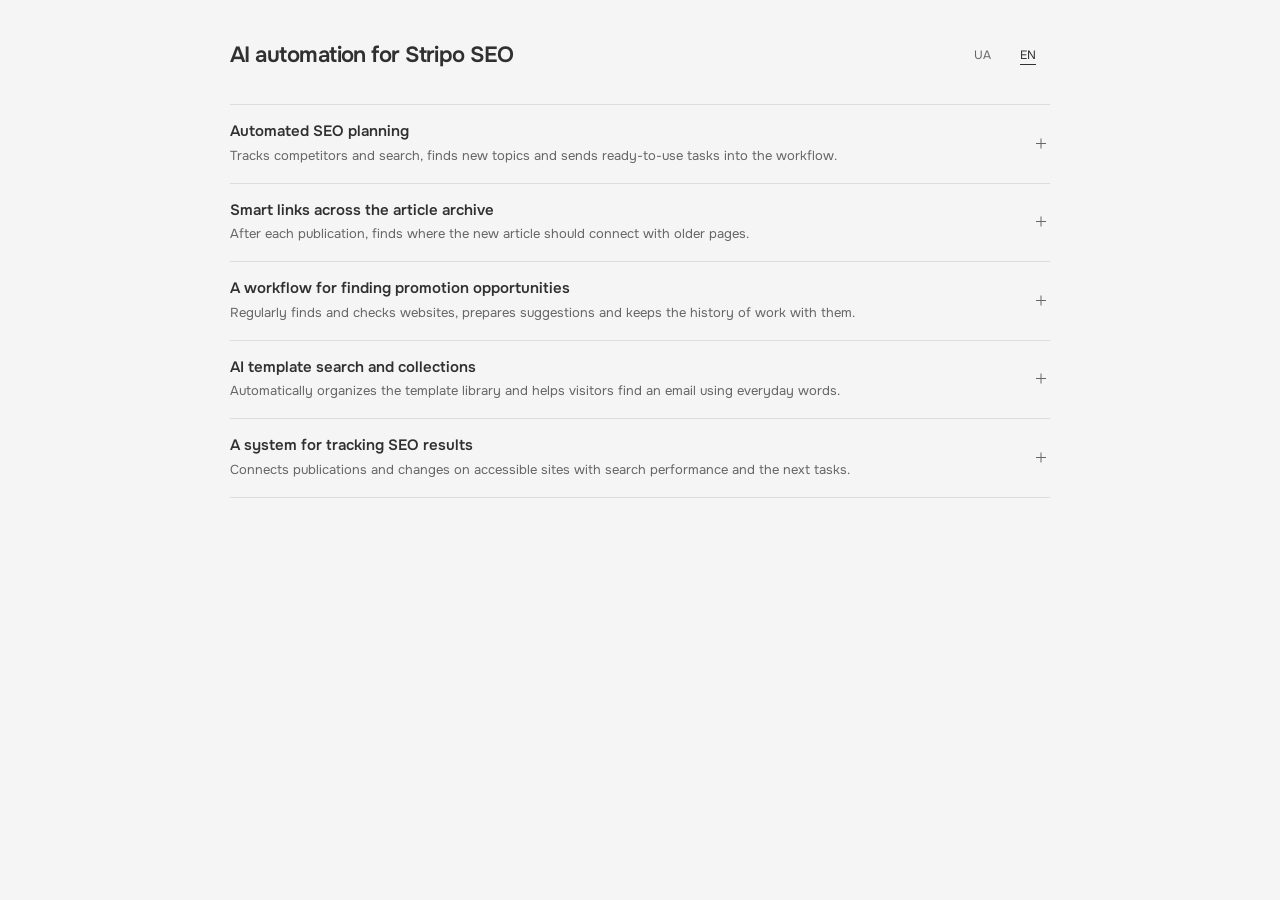
==== commit 85750ea9: "Describe recurring AI automation projects for SEO" ====
--- a/en/index.html
+++ b/en/index.html
@@ -3,69 +3,79 @@
 <head>
 <meta charset="utf-8">
 <meta name="viewport" content="width=device-width, initial-scale=1">
-<title>SEO ideas for Stripo</title>
-<meta name="description" content="Five ideas for Stripo’s SEO team: update articles, check sites, improve template pages and find useful topics and reviews.">
+<title>AI automation for Stripo SEO</title>
+<meta name="description" content="Five software projects for the SEO team: automated planning, internal links, website research, an AI template catalog and performance tracking.">
 <meta name="robots" content="noindex, nofollow, noarchive">
 <meta property="og:type" content="website">
 <meta property="og:locale" content="en_US">
-<meta property="og:title" content="SEO ideas for Stripo">
-<meta property="og:description" content="Five ideas for Stripo’s SEO team: update articles, check sites, improve template pages and find useful topics and reviews.">
+<meta property="og:title" content="AI automation for Stripo SEO">
+<meta property="og:description" content="Five software projects for the SEO team: automated planning, internal links, website research, an AI template catalog and performance tracking.">
 <meta property="og:url" content="https://deredskoy.github.io/growth-plan-2027/en/">
-<meta property="og:image" content="https://deredskoy.github.io/growth-plan-2027/assets/og-ideas-en.png?v=plain-notes-20261112">
+<meta property="og:image" content="https://deredskoy.github.io/growth-plan-2027/assets/og-ideas-en.png?v=automation-notes-20261112">
 <meta property="og:image:width" content="1200">
 <meta property="og:image:height" content="630">
 <meta name="theme-color" content="#f5f5f5">
 <link rel="icon" href="../assets/favicon.svg?v=notes-20261112" type="image/svg+xml">
 <link rel="preload" href="../assets/fonts/onest-latin-wght-normal.woff2" as="font" type="font/woff2" crossorigin>
-<link rel="stylesheet" href="../assets/style.css?v=plain-notes-20261112">
+<link rel="stylesheet" href="../assets/style.css?v=automation-notes-20261112">
 <script src="../assets/app.js?v=notes-20261112" defer></script>
 </head>
 <body>
 <a class="skip" href="#main">Skip to content</a>
 <header class="notes-header wrap">
-<div class="bar"><h1>SEO ideas for Stripo</h1><nav class="lang" aria-label="Page language"><a href="../" lang="uk" hreflang="uk">UA</a><a href="./" lang="en" hreflang="en" aria-current="page">EN</a></nav></div>
+<div class="bar"><h1>AI automation for Stripo SEO</h1><nav class="lang" aria-label="Page language"><a href="../" lang="uk" hreflang="uk">UA</a><a href="./" lang="en" hreflang="en" aria-current="page">EN</a></nav></div>
 </header>
 <main class="wrap workspace" id="main">
 <section class="ideas" id="ideas" aria-label="Ideas">
   <div class="idea-list">
 <details class="idea" name="ideas" id="i1">
-<summary><span class="idea-copy"><span class="idea-title">Update outdated information in articles</span><span class="idea-desc">Find old descriptions of Stripo and prepare corrections.</span></span><span class="toggle" aria-hidden="true"></span></summary>
+<summary><span class="idea-copy"><span class="idea-title">Automated SEO planning</span><span class="idea-desc">Tracks competitors and search, finds new topics and sends ready-to-use tasks into the workflow.</span></span><span class="toggle" aria-hidden="true"></span></summary>
 <div class="idea-body"><dl>
-<div><dt>What to do</dt><dd><p>Stripo adds new features, while articles may still describe an older version of the product. Review those articles for instructions, feature descriptions or access requirements that need updating.</p><p>For example, an article may suggest doing something manually. Check <a href="https://stripo.email/releases/" target="_blank" rel="noopener noreferrer">Stripo’s product updates</a> for an easier way. If one exists, prepare replacement text with a link to the instructions. Update sites where access is already available; send proposed changes for stripo.email to the SEO team.</p></dd></div>
-<div><dt>Why it helps</dt><dd><p>Readers get a current answer, and the team does not have to research the same product changes each time. <a href="https://developers.google.com/search/docs/fundamentals/creating-helpful-content" target="_blank" rel="noopener noreferrer">Google recommends checking the accuracy and usefulness of content</a>. The aim is to correct the information itself, rather than just change the article’s date.</p></dd></div>
-<div><dt>Where to start</dt><dd><p>Start with 15 articles and prepare up to five useful corrections. For each, show the problem, the replacement text and its source. Assess the value by whether the team uses the corrections and finds it easier to keep articles current.</p></dd></div>
+<div><dt>What is being built</dt><dd><p>A system that continuously gathers information for the SEO team’s planning. It monitors selected competitors, search queries and Stripo products, compares them with content on maintained sites, and builds a task queue. Each task explains who the content is for, what it should cover and why it matters.</p><p>For example, the system notices competitors publishing detailed answers about email editors for agencies. It finds the relevant pages, checks existing articles and prepares a writing task with specific examples. Once approved, the task enters the current article-production process.</p></dd></div>
+<div><dt>How the workflow works</dt><dd><ol class="workflow"><li>On a schedule, collect public competitor pages, product updates and available search data.</li><li>Keep previous versions to identify new topics and changes, rather than returning the same list every time.</li><li>AI reads the material, groups similar questions and identifies who needs an answer: an editor user, an agency or a software provider.</li><li>Compare the findings with the full archive of maintained sites and prepare tasks with sources and a reason for their priority.</li><li>After review, pass approved tasks to the existing queue. Remember rejected suggestions and completed work.</li></ol></dd></div>
+<div><dt>What exists and what needs adding</dt><dd><p>The current WordPress process already has queues, generation, schedules and publishing. The new project supplies well-supported tasks to that process: data collection, a competitor archive, AI analysis, selection and feedback. The article generator does not need to be rebuilt.</p><p>Search data can come from <a href="https://docs.ahrefs.com/en/api/docs/introduction" target="_blank" rel="noopener noreferrer">Ahrefs API</a> or <a href="https://docs.dataforseo.com/v3/serp/overview/" target="_blank" rel="noopener noreferrer">DataForSEO</a>. These are paid sources with usage limits. Search volumes and rankings come from data, not from an AI answer.</p></dd></div>
+<div><dt>Value for the team</dt><dd><p>The team gets a continuously updated work plan and spends less time repeating the same research. The system builds a record of topics, competitors and completed work, so new tasks take previous work into account.</p><p>Measure tasks used, duplicate or unusable suggestions, manual steps needed to prepare a task and data-collection costs. After publication, available page-performance data can be attached to the task.</p></dd></div>
+<div><dt>Build stages and completed result</dt><dd><p>Build stages: shared source archive → scheduled collection and AI selection → task handoff to the existing process → use team decisions to improve subsequent selection.</p><p>The completed system runs collection automatically, resumes after failures, stays within a set budget and shows where every task came from. It needs public pages, maintained sites and authorized access to search data.</p></dd></div>
 </dl></div>
 </details>
 <details class="idea" name="ideas" id="i2">
-<summary><span class="idea-copy"><span class="idea-title">Check the site after changes</span><span class="idea-desc">Catch broken pages and problems that stop Google finding them.</span></span><span class="toggle" aria-hidden="true"></span></summary>
+<summary><span class="idea-copy"><span class="idea-title">Smart links across the article archive</span><span class="idea-desc">After each publication, finds where the new article should connect with older pages.</span></span><span class="toggle" aria-hidden="true"></span></summary>
 <div class="idea-body"><dl>
-<div><dt>What to do</dt><dd><p>A site update can break a link, remove a heading or accidentally block a page from Google. Check important pages before and after changes, then report only new problems.</p><p>For example: “The link from the catalog to this template used to work, but now opens an error page.” The report should link to the problem and explain what needs fixing.</p></dd></div>
-<div><dt>Why it helps</dt><dd><p>The team can spot what broke sooner, without reviewing the whole site again. <a href="https://developers.google.com/search/docs/essentials/technical" target="_blank" rel="noopener noreferrer">Google’s technical requirements</a> say a page must work and be accessible to Search. These checks can catch changes that prevent it from meeting those requirements.</p></dd></div>
-<div><dt>Where to start</dt><dd><p>Choose up to 30 pages on one site. <a href="https://www.screamingfrog.co.uk/seo-spider/" target="_blank" rel="noopener noreferrer">Screaming Frog, a tool for finding website problems</a>, can help with the first check. Use the findings to extend checks already in place. Fix sites where access is available; send main-site findings to the Stripo SEO team. A useful report identifies real problems that can be fixed.</p></dd></div>
+<div><dt>What is being built</dt><dd><p>A system that reads the full archive of each maintained site and helps its articles work together. When a new article appears, it finds both useful links for that article and older articles that should link to it. It shows the exact sentence before and after each change and can apply approved edits.</p><p>For example, a guide to creating an email with a poll is published. The system finds relevant mentions of polls in older articles and suggests links from those passages to the new guide.</p></dd></div>
+<div><dt>How the workflow works</dt><dd><ol class="workflow"><li>Collect the site’s available articles and pages, and regularly update their text in a shared archive.</li><li>AI identifies each page’s topic and finds related content.</li><li>Prepare specific edits: which paragraph should contain a link, where it should point and why it belongs there.</li><li>Check destinations, link counts and site rules, then present the changes for review.</li><li>Apply approved edits, check the pages and preserve the previous version. Repeat after new publications and content removals.</li></ol></dd></div>
+<div><dt>What exists and what needs adding</dt><dd><p>The current WordPress process selects links from recent posts. The new system will use the full archive and maintain links in already published articles. It needs content analysis, selection rules, change previews and a way to restore the previous text.</p><p><a href="https://developers.google.com/search/docs/crawling-indexing/links-crawlable" target="_blank" rel="noopener noreferrer">Google explains how internal links help it discover and understand pages</a>. <a href="https://inlinks.net/en/how-it-works" target="_blank" rel="noopener noreferrer">InLinks</a> is a ready-made alternative for part of this work. Custom development makes sense for a shared process that connects the existing admin, WordPress and different sites’ rules.</p></dd></div>
+<div><dt>Value for the team</dt><dd><p>A new publication no longer requires manually reviewing dozens of older articles. Useful pages gain relevant paths to them, and the connections between articles stay maintained over time.</p><p>Measure accepted suggestions, important pages with no internal links, changes that need to be reversed and manual work remaining after publication.</p></dd></div>
+<div><dt>Build stages and completed result</dt><dd><p>Build stages: complete page archive → AI suggestions and previews → applying and reversing changes → automatic reassessment after updates.</p><p>The completed process runs from a new publication to checked edits in older articles. It works within each site where editing is permitted. Sites without that access can receive proposed edits only.</p></dd></div>
 </dl></div>
 </details>
 <details class="idea" name="ideas" id="i3">
-<summary><span class="idea-copy"><span class="idea-title">Improve email template pages</span><span class="idea-desc">Help people choose a template and help Google find its page.</span></span><span class="toggle" aria-hidden="true"></span></summary>
+<summary><span class="idea-copy"><span class="idea-title">A workflow for finding promotion opportunities</span><span class="idea-desc">Regularly finds and checks websites, prepares suggestions and keeps the history of work with them.</span></span><span class="toggle" aria-hidden="true"></span></summary>
 <div class="idea-body"><dl>
-<div><dt>What to do</dt><dd><p>Check one email template website: can visitors reach every template, and is it clear what each one is useful for? If more templates appear only after clicking “Load More,” add ordinary links to the next catalog pages.</p><p>Write simple explanations for five templates. For example: “This email welcomes a new customer. Add a short introduction to the product and a button for their first purchase.”</p></dd></div>
-<div><dt>Why it helps</dt><dd><p><a href="https://developers.google.com/search/docs/specialty/ecommerce/pagination-and-incremental-page-loading" target="_blank" rel="noopener noreferrer">Google generally does not click Load More buttons</a>. Links help it discover the following pages. Clear descriptions also help readers choose a template without opening each one at random. <a href="https://developers.google.com/search/docs/fundamentals/creating-helpful-content" target="_blank" rel="noopener noreferrer">Google’s helpful-content guidance</a> supports original explanations that add something useful to the existing description.</p></dd></div>
-<div><dt>Where to start</dt><dd><p>Choose one gallery: a website with a catalog of email templates. Improve navigation and add five descriptions. Then check that those templates are easy to find and the text explains when to use them. Assess this example before changing other sites.</p></dd></div>
+<div><dt>What is being built</dt><dd><p>An ongoing process for finding reviews, directories and other pages where Stripo would be relevant. The system collects new candidates, reads the actual articles, checks their quality and explains why they fit. All decisions and outcomes stay in one shared database.</p><p>The output is a record ready for action: the page, its audience, the relevant Stripo product, what to suggest to the author and what has already been done with that website. This avoids researching and checking the same sites repeatedly.</p></dd></div>
+<div><dt>How the workflow works</dt><dd><ol class="workflow"><li>Regularly collect new competitor backlinks and pages on selected topics.</li><li>Remove duplicates, unavailable pages and previously rejected candidates; check available site metrics.</li><li>AI reads the page and identifies the appropriate fit: the Stripo editor, agency workflows or an editor that can be embedded in another service.</li><li>Create a record with evidence and a draft of a specific suggestion; save the decision about further work.</li><li>If a mention is agreed and published, check that it remains present. Use the outcome in subsequent selection.</li></ol></dd></div>
+<div><dt>What exists and what needs adding</dt><dd><p>Domain-scout already collects candidates, runs checks, controls Ahrefs spending and exports results. Its current purpose is finding domains. This project adds a new workflow around live pages, their content, decisions and outcomes.</p><p><a href="https://ahrefs.com/link-intersect" target="_blank" rel="noopener noreferrer">Ahrefs Link Intersect</a> helps find sites linking to competitors; automated data access requires the relevant permission. <a href="https://www.buzzstream.com/" target="_blank" rel="noopener noreferrer">BuzzStream</a> is a ready-made alternative for managing websites and contacts. A custom module should add selection based on the team’s rules and connections to existing tools.</p></dd></div>
+<div><dt>Value for the team</dt><dd><p>The SEO team regularly receives prepared opportunities and does not begin research with an empty spreadsheet. Rejections, contact history and publications are retained between research runs.</p><p>Measure suitable candidates, duplicates, manual review time and processing costs. Where work with authors actually takes place, also track replies and published mentions. Editors’ decisions remain outside the automation’s control.</p></dd></div>
+<div><dt>Build stages and completed result</dt><dd><p>Build stages: shared database and scheduled collection → AI selection and prepared suggestions → activity records and placement checks → adjust rules based on outcomes.</p><p>The completed system tracks the whole path from a discovered page to a recorded outcome and controls spending. Email sending is a separately authorized feature; access to Stripo’s internal CRM is not required.</p></dd></div>
 </dl></div>
 </details>
 <details class="idea" name="ideas" id="i4">
-<summary><span class="idea-copy"><span class="idea-title">Find topics the sites do not answer yet</span><span class="idea-desc">Look at questions about email editors and find missing answers.</span></span><span class="toggle" aria-hidden="true"></span></summary>
+<summary><span class="idea-copy"><span class="idea-title">AI template search and collections</span><span class="idea-desc">Automatically organizes the template library and helps visitors find an email using everyday words.</span></span><span class="toggle" aria-hidden="true"></span></summary>
 <div class="idea-body"><dl>
-<div><dt>What to do</dt><dd><p>Review questions in Google Search and compare them with published articles. Examples include “how to add a poll to an email” or “which email editor suits an agency.” Identify existing answers, articles that need an addition and questions that need a new article.</p><p>For the selected topics, write short instructions for the author: who the article is for, which questions it should answer and which examples it should show.</p></dd></div>
-<div><dt>Why it helps</dt><dd><p>The team can choose topics around specific reader questions and avoid commissioning several almost identical articles. <a href="https://developers.google.com/search/docs/fundamentals/seo-starter-guide" target="_blank" rel="noopener noreferrer">Google recommends considering the words people search for</a>, without requiring a separate page for every similar wording.</p></dd></div>
-<div><dt>Where to start</dt><dd><p>Check up to 20 searches and prepare three writing tasks for new or existing articles. Public search results and a spreadsheet are enough. Each task should identify the page to change and what to add. If an article already answers the question well, leave it as it is.</p></dd></div>
+<div><dt>What is being built</dt><dd><p>Turn the existing gallery sites into a shared catalog that stays current as new templates arrive. A visitor can search by task, such as “an email after a first purchase” or “a webinar invitation.” The system finds suitable templates even when those exact words are absent from their names.</p><p>For the SEO team, this also means automatic library organization, prepared collections and genuinely related template recommendations. New and changed templates automatically receive attributes for search and collections across all maintained sites.</p></dd></div>
+<div><dt>How the workflow works</dt><dd><ol class="workflow"><li>Sync names, descriptions, images and editor links from the template source already connected to the platform.</li><li>AI identifies each email’s purpose and visible design features. Uncertain attributes go for review.</li><li>Maintain a shared library of attributes and reprocess only new or changed templates.</li><li>Use it for search by meaning, collections and recommendations across maintained galleries.</li><li>Record searches with no results and unsuitable recommendations to improve classification and search.</li></ol></dd></div>
+<div><dt>What exists and what needs adding</dt><dd><p>The galleries currently search for text in template names and descriptions. The platform can already display templates across several sites. New components are automatic classification, a shared search catalog and collection management.</p><p>The search engine can be a ready-made service: <a href="https://www.algolia.com/products/ai-search" target="_blank" rel="noopener noreferrer">Algolia</a> combines keyword and meaning-based search. Custom code would handle the Stripo data, collection rules and gallery connections. Available descriptions and images cannot establish technical email properties that are not visible.</p></dd></div>
+<div><dt>Value for the team</dt><dd><p>A shared library of attributes gives every gallery search by meaning and consistent themed collections. Visitors can find suitable templates more easily, while the team can build useful themed collections from organized data.</p><p>Measure classification errors, searches with no results, template selections and clicks through to the editor where measurement is available. Only selected, useful collections are exposed to Google, rather than every possible filter combination.</p></dd></div>
+<div><dt>Build stages and completed result</dt><dd><p>Build stages: library synchronization → AI attributes and quality checks → search and recommendations → gallery connections and ongoing updates.</p><p>The completed system processes library changes automatically and updates search on maintained sites. It extends the existing galleries without requiring changes to the Stripo editor.</p></dd></div>
 </dl></div>
 </details>
 <details class="idea" name="ideas" id="i5">
-<summary><span class="idea-copy"><span class="idea-title">Find reviews where Stripo would be worth mentioning</span><span class="idea-desc">Select articles and directories, then suggest useful additions.</span></span><span class="toggle" aria-hidden="true"></span></summary>
+<summary><span class="idea-copy"><span class="idea-title">A system for tracking SEO results</span><span class="idea-desc">Connects publications and changes on accessible sites with search performance and the next tasks.</span></span><span class="toggle" aria-hidden="true"></span></summary>
 <div class="idea-body"><dl>
-<div><dt>What to do</dt><dd><p>Find email editor reviews, service comparisons and tool directories. Check where Stripo is missing or described using old information. For each suitable page, prepare a specific suggestion for its author.</p><p>For example: “This article compares editors that can be added to another service. It could include Stripo and explain which tasks it suits.” Where Stripo is already covered, suggest a correction only if one is needed.</p></dd></div>
-<div><dt>Why it helps</dt><dd><p>The SEO team gets a useful shortlist instead of spending time checking unrelated websites. A review mention may introduce readers to Stripo. <a href="https://developers.google.com/search/docs/crawling-indexing/links-crawlable" target="_blank" rel="noopener noreferrer">Links also help Google discover pages and understand what they are about</a>.</p></dd></div>
-<div><dt>Where to start</dt><dd><p>Start with ten pages. Record each link, why it fits and what to suggest to the author. Google Search is enough to begin; with existing access, <a href="https://ahrefs.com/link-intersect" target="_blank" rel="noopener noreferrer">Ahrefs Link Intersect</a> can find sites linking to competitors. The result is a shortlist for the SEO team. Review authors decide whether to add a mention.</p></dd></div>
+<div><dt>What is being built</dt><dd><p>A shared system that shows not just completed work but what happens to the pages afterwards. It regularly collects available search metrics, adds publication and change history, identifies important shifts and prepares follow-up tasks.</p><p>This project requires Search Console access for the maintained sites or regular exports from it. Access to data for Stripo’s main site is not assumed. Without a data source, the system cannot reliably measure search results.</p></dd></div>
+<div><dt>How the workflow works</dt><dd><ol class="workflow"><li>Connect authorized sites and regularly collect search impressions, clicks, pages and queries.</li><li>Attach records from existing logs to the same pages: what was published or changed, and when.</li><li>Code compares equivalent periods, calculates changes and distinguishes missing data from zero.</li><li>AI prepares a clear explanation linked to the numbers and specific work. Possible causes are kept separate from established facts.</li><li>Turn findings into tasks and track what happens after those tasks are completed.</li></ol></dd></div>
+<div><dt>What exists and what needs adding</dt><dd><p>The existing systems already record publications and technical status. Add performance-data collection, shared records for each page, period comparisons and a connection to the work queue.</p><p>The <a href="https://developers.google.com/webmaster-tools/v1/searchanalytics/query" target="_blank" rel="noopener noreferrer">Search Console API</a> provides page and query data and requires <a href="https://developers.google.com/webmaster-tools/v1/how-tos/authorizing" target="_blank" rel="noopener noreferrer">authorized access</a>. Some detailed data may be unavailable. Ready-made charts are available through <a href="https://docs.cloud.google.com/data-studio/connect-to-search-console" target="_blank" rel="noopener noreferrer">Google’s connector</a>; the custom project’s value is connecting metrics with completed work and subsequent actions.</p></dd></div>
+<div><dt>Value for the team</dt><dd><p>The team can see which sites and content types deserve further work. Results accumulate in one place, and recurring reports no longer start with manually gathering spreadsheets.</p><p>Measure the system’s data coverage and freshness, report preparation time and follow-up tasks used. For sites, track clicks and impressions over comparable periods. A change after publication does not by itself establish its cause, and a click through to Stripo is not a sale.</p></dd></div>
+<div><dt>Build stages and completed result</dt><dd><p>Build stages: connect accessible data → shared page and work history → automatically detect changes and explain them → return tasks to the workflow.</p><p>The completed system regularly updates metrics, links every number to its source and preserves decision history. Fully automatic operation is possible only where regular data collection is authorized.</p></dd></div>
 </dl></div>
 </details>
 </div>
--- a/assets/style.css
+++ b/assets/style.css
@@ -63,6 +63,8 @@
 .idea-body dl { display: grid; gap: 14px; }
 .idea-body dt { font-size: 13px; font-weight: 600; margin-bottom: 3px; }
 .idea-body dd p + p { margin-top: 10px; }
+.workflow { margin: 0; padding-left: 22px; }
+.workflow li + li { margin-top: 7px; }
 .idea-body dd { max-width: 76ch; font-size: 14px; line-height: 1.65; }
 @media (max-width: 560px) {
   .wrap { width: calc(100% - 36px); }
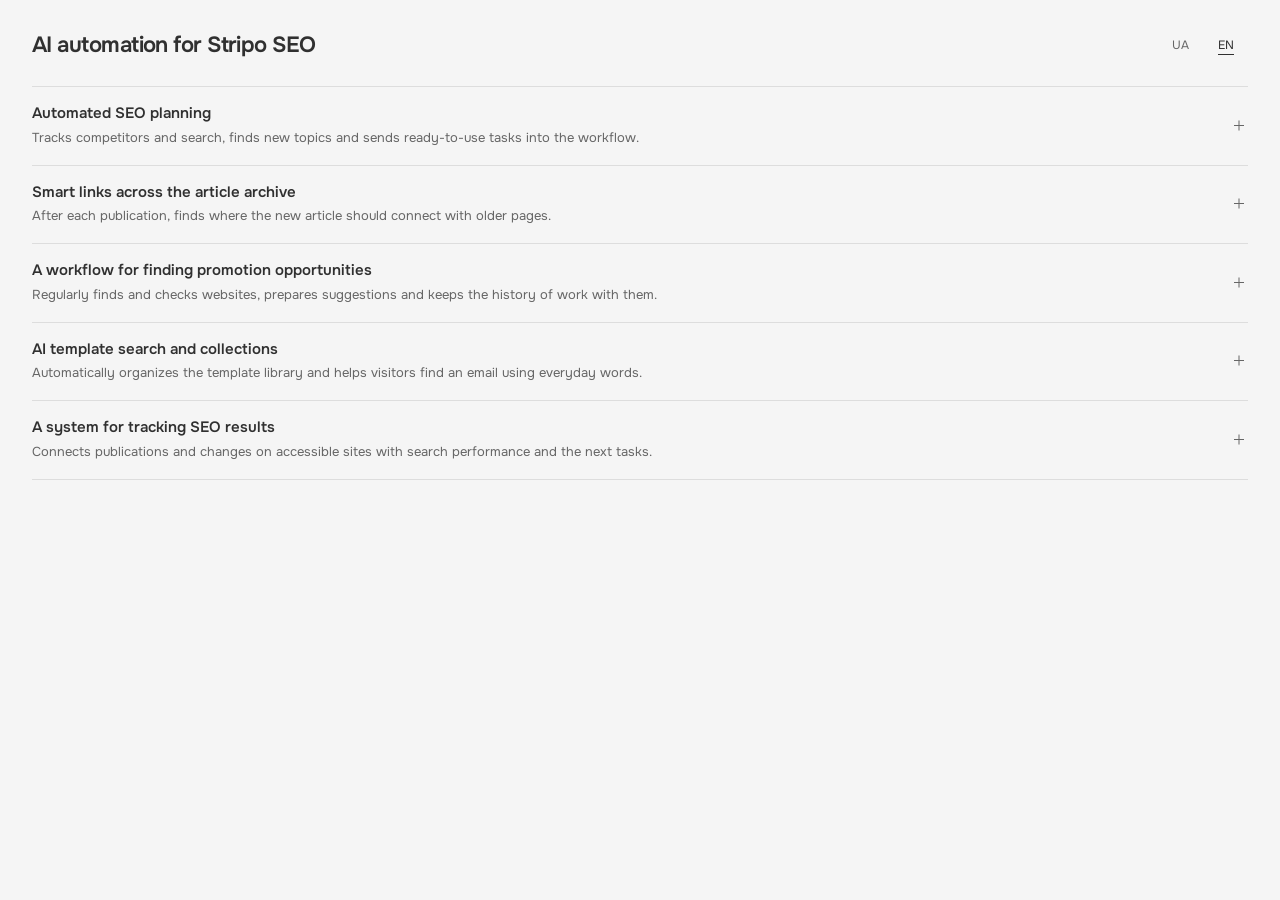
==== commit 4eda534d: "Add responsive project diagrams and an adjustable before-after model" ====
--- a/en/index.html
+++ b/en/index.html
@@ -11,14 +11,14 @@
 <meta property="og:title" content="AI automation for Stripo SEO">
 <meta property="og:description" content="Five software projects for the SEO team: automated planning, internal links, website research, an AI template catalog and performance tracking.">
 <meta property="og:url" content="https://deredskoy.github.io/growth-plan-2027/en/">
-<meta property="og:image" content="https://deredskoy.github.io/growth-plan-2027/assets/og-ideas-en.png?v=automation-notes-20261112">
+<meta property="og:image" content="https://deredskoy.github.io/growth-plan-2027/assets/og-ideas-en.png?v=visual-notes-20261112">
 <meta property="og:image:width" content="1200">
 <meta property="og:image:height" content="630">
 <meta name="theme-color" content="#f5f5f5">
 <link rel="icon" href="../assets/favicon.svg?v=notes-20261112" type="image/svg+xml">
 <link rel="preload" href="../assets/fonts/onest-latin-wght-normal.woff2" as="font" type="font/woff2" crossorigin>
-<link rel="stylesheet" href="../assets/style.css?v=automation-notes-20261112">
-<script src="../assets/app.js?v=notes-20261112" defer></script>
+<link rel="stylesheet" href="../assets/style.css?v=visual-notes-20261112">
+<script src="../assets/app.js?v=visual-notes-20261112" defer></script>
 </head>
 <body>
 <a class="skip" href="#main">Skip to content</a>
@@ -30,52 +30,117 @@
   <div class="idea-list">
 <details class="idea" name="ideas" id="i1">
 <summary><span class="idea-copy"><span class="idea-title">Automated SEO planning</span><span class="idea-desc">Tracks competitors and search, finds new topics and sends ready-to-use tasks into the workflow.</span></span><span class="toggle" aria-hidden="true"></span></summary>
-<div class="idea-body"><dl>
-<div><dt>What is being built</dt><dd><p>A system that continuously gathers information for the SEO team’s planning. It monitors selected competitors, search queries and Stripo products, compares them with content on maintained sites, and builds a task queue. Each task explains who the content is for, what it should cover and why it matters.</p><p>For example, the system notices competitors publishing detailed answers about email editors for agencies. It finds the relevant pages, checks existing articles and prepares a writing task with specific examples. Once approved, the task enters the current article-production process.</p></dd></div>
-<div><dt>How the workflow works</dt><dd><ol class="workflow"><li>On a schedule, collect public competitor pages, product updates and available search data.</li><li>Keep previous versions to identify new topics and changes, rather than returning the same list every time.</li><li>AI reads the material, groups similar questions and identifies who needs an answer: an editor user, an agency or a software provider.</li><li>Compare the findings with the full archive of maintained sites and prepare tasks with sources and a reason for their priority.</li><li>After review, pass approved tasks to the existing queue. Remember rejected suggestions and completed work.</li></ol></dd></div>
-<div><dt>What exists and what needs adding</dt><dd><p>The current WordPress process already has queues, generation, schedules and publishing. The new project supplies well-supported tasks to that process: data collection, a competitor archive, AI analysis, selection and feedback. The article generator does not need to be rebuilt.</p><p>Search data can come from <a href="https://docs.ahrefs.com/en/api/docs/introduction" target="_blank" rel="noopener noreferrer">Ahrefs API</a> or <a href="https://docs.dataforseo.com/v3/serp/overview/" target="_blank" rel="noopener noreferrer">DataForSEO</a>. These are paid sources with usage limits. Search volumes and rankings come from data, not from an AI answer.</p></dd></div>
-<div><dt>Value for the team</dt><dd><p>The team gets a continuously updated work plan and spends less time repeating the same research. The system builds a record of topics, competitors and completed work, so new tasks take previous work into account.</p><p>Measure tasks used, duplicate or unusable suggestions, manual steps needed to prepare a task and data-collection costs. After publication, available page-performance data can be attached to the task.</p></dd></div>
-<div><dt>Build stages and completed result</dt><dd><p>Build stages: shared source archive → scheduled collection and AI selection → task handoff to the existing process → use team decisions to improve subsequent selection.</p><p>The completed system runs collection automatically, resumes after failures, stays within a set budget and shows where every task came from. It needs public pages, maintained sites and authorized access to search data.</p></dd></div>
+<div class="idea-body"><dl class="project-grid">
+<div class="idea-section process"><dt>How the workflow works</dt><dd><ol class="workflow" role="list"><li><span class="step-number" aria-hidden="true">1</span><strong class="step-title">Sources</strong><p class="step-copy">On a schedule, collect public competitor pages, product updates and available search data.</p></li><li><span class="step-number" aria-hidden="true">2</span><strong class="step-title">Change history</strong><p class="step-copy">Keep previous versions to identify new topics and changes, rather than returning the same list every time.</p></li><li><span class="step-number" aria-hidden="true">3</span><strong class="step-title">AI analysis</strong><p class="step-copy">AI reads the material, groups similar questions and identifies who needs an answer: an editor user, an agency or a software provider.</p></li><li><span class="step-number" aria-hidden="true">4</span><strong class="step-title">Task selection</strong><p class="step-copy">Compare the findings with the full archive of maintained sites and prepare tasks with sources and a reason for their priority.</p></li><li><span class="step-number" aria-hidden="true">5</span><strong class="step-title">Work queue</strong><p class="step-copy">After review, pass approved tasks to the existing queue. Remember rejected suggestions and completed work.</p></li></ol></dd></div>
+<div class="idea-section overview"><dt>What is being built</dt><dd><p>A system that continuously gathers information for the SEO team’s planning. It monitors selected competitors, search queries and Stripo products, compares them with content on maintained sites, and builds a task queue. Each task explains who the content is for, what it should cover and why it matters.</p><p>For example, the system notices competitors publishing detailed answers about email editors for agencies. It finds the relevant pages, checks existing articles and prepares a writing task with specific examples. Once approved, the task enters the current article-production process.</p></dd></div>
+<div class="idea-section forecast" data-forecast data-language="en">
+<dt id="forecast-1-title">Manual actions: before / after</dt><dd>
+<p class="forecast-caption">Illustrative scenario for 100 comparable actions. Each review counts as one manual action.</p>
+<div class="forecast-chart" role="img" aria-label="Illustrative scenario: 100 manual actions before, 44 after.">
+<div class="bar-row"><span>Before</span><span class="bar-track"><span class="bar-fill before-bar"></span></span><span class="bar-number">100</span></div>
+<div class="bar-row"><span>After</span><span class="bar-track"><span class="bar-fill after-bar" data-after-bar style="width:44%"></span></span><output class="bar-number" data-after-total>44</output></div>
+</div>
+<div class="forecast-controls">
+<div class="forecast-control"><label for="automation-1">Actions handed to automation<output data-automation-value>70%</output></label><input id="automation-1" type="range" min="0" max="100" step="10" value="70" data-automation disabled aria-valuetext="70%"></div>
+<div class="forecast-control"><label for="review-1">Of those, requiring manual review<output data-review-value>20%</output></label><input id="review-1" type="range" min="0" max="100" step="10" value="20" data-review disabled aria-valuetext="20%"></div>
+</div>
+<p class="forecast-breakdown" data-breakdown aria-live="polite" aria-atomic="true">30 manual tasks + 14 reviews</p>
+</dd></div>
+<div class="idea-section foundation"><dt>What exists and what needs adding</dt><dd><p>The current WordPress process already has queues, generation, schedules and publishing. The new project supplies well-supported tasks to that process: data collection, a competitor archive, AI analysis, selection and feedback. The article generator does not need to be rebuilt.</p><p>Search data can come from <a href="https://docs.ahrefs.com/en/api/docs/introduction" target="_blank" rel="noopener noreferrer">Ahrefs API</a> or <a href="https://docs.dataforseo.com/v3/serp/overview/" target="_blank" rel="noopener noreferrer">DataForSEO</a>. These are paid sources with usage limits. Search volumes and rankings come from data, not from an AI answer.</p></dd></div>
+<div class="idea-section value"><dt>Value for the team</dt><dd><p>The team gets a continuously updated work plan and spends less time repeating the same research. The system builds a record of topics, competitors and completed work, so new tasks take previous work into account.</p><p>Measure tasks used, duplicate or unusable suggestions, manual steps needed to prepare a task and data-collection costs. After publication, available page-performance data can be attached to the task.</p></dd></div>
+<div class="idea-section delivery"><dt>Build stages and completed result</dt><dd><p>Build stages: shared source archive → scheduled collection and AI selection → task handoff to the existing process → use team decisions to improve subsequent selection.</p><p>The completed system runs collection automatically, resumes after failures, stays within a set budget and shows where every task came from. It needs public pages, maintained sites and authorized access to search data.</p></dd></div>
 </dl></div>
 </details>
 <details class="idea" name="ideas" id="i2">
 <summary><span class="idea-copy"><span class="idea-title">Smart links across the article archive</span><span class="idea-desc">After each publication, finds where the new article should connect with older pages.</span></span><span class="toggle" aria-hidden="true"></span></summary>
-<div class="idea-body"><dl>
-<div><dt>What is being built</dt><dd><p>A system that reads the full archive of each maintained site and helps its articles work together. When a new article appears, it finds both useful links for that article and older articles that should link to it. It shows the exact sentence before and after each change and can apply approved edits.</p><p>For example, a guide to creating an email with a poll is published. The system finds relevant mentions of polls in older articles and suggests links from those passages to the new guide.</p></dd></div>
-<div><dt>How the workflow works</dt><dd><ol class="workflow"><li>Collect the site’s available articles and pages, and regularly update their text in a shared archive.</li><li>AI identifies each page’s topic and finds related content.</li><li>Prepare specific edits: which paragraph should contain a link, where it should point and why it belongs there.</li><li>Check destinations, link counts and site rules, then present the changes for review.</li><li>Apply approved edits, check the pages and preserve the previous version. Repeat after new publications and content removals.</li></ol></dd></div>
-<div><dt>What exists and what needs adding</dt><dd><p>The current WordPress process selects links from recent posts. The new system will use the full archive and maintain links in already published articles. It needs content analysis, selection rules, change previews and a way to restore the previous text.</p><p><a href="https://developers.google.com/search/docs/crawling-indexing/links-crawlable" target="_blank" rel="noopener noreferrer">Google explains how internal links help it discover and understand pages</a>. <a href="https://inlinks.net/en/how-it-works" target="_blank" rel="noopener noreferrer">InLinks</a> is a ready-made alternative for part of this work. Custom development makes sense for a shared process that connects the existing admin, WordPress and different sites’ rules.</p></dd></div>
-<div><dt>Value for the team</dt><dd><p>A new publication no longer requires manually reviewing dozens of older articles. Useful pages gain relevant paths to them, and the connections between articles stay maintained over time.</p><p>Measure accepted suggestions, important pages with no internal links, changes that need to be reversed and manual work remaining after publication.</p></dd></div>
-<div><dt>Build stages and completed result</dt><dd><p>Build stages: complete page archive → AI suggestions and previews → applying and reversing changes → automatic reassessment after updates.</p><p>The completed process runs from a new publication to checked edits in older articles. It works within each site where editing is permitted. Sites without that access can receive proposed edits only.</p></dd></div>
+<div class="idea-body"><dl class="project-grid">
+<div class="idea-section process"><dt>How the workflow works</dt><dd><ol class="workflow" role="list"><li><span class="step-number" aria-hidden="true">1</span><strong class="step-title">Page archive</strong><p class="step-copy">Collect the site’s available articles and pages, and regularly update their text in a shared archive.</p></li><li><span class="step-number" aria-hidden="true">2</span><strong class="step-title">Related content</strong><p class="step-copy">AI identifies each page’s topic and finds related content.</p></li><li><span class="step-number" aria-hidden="true">3</span><strong class="step-title">Suggestions</strong><p class="step-copy">Prepare specific edits: which paragraph should contain a link, where it should point and why it belongs there.</p></li><li><span class="step-number" aria-hidden="true">4</span><strong class="step-title">Review</strong><p class="step-copy">Check destinations, link counts and site rules, then present the changes for review.</p></li><li><span class="step-number" aria-hidden="true">5</span><strong class="step-title">Edits and checks</strong><p class="step-copy">Apply approved edits, check the pages and preserve the previous version. Repeat after new publications and content removals.</p></li></ol></dd></div>
+<div class="idea-section overview"><dt>What is being built</dt><dd><p>A system that reads the full archive of each maintained site and helps its articles work together. When a new article appears, it finds both useful links for that article and older articles that should link to it. It shows the exact sentence before and after each change and can apply approved edits.</p><p>For example, a guide to creating an email with a poll is published. The system finds relevant mentions of polls in older articles and suggests links from those passages to the new guide.</p></dd></div>
+<div class="idea-section forecast" data-forecast data-language="en">
+<dt id="forecast-2-title">Manual actions: before / after</dt><dd>
+<p class="forecast-caption">Illustrative scenario for 100 comparable actions. Each review counts as one manual action.</p>
+<div class="forecast-chart" role="img" aria-label="Illustrative scenario: 100 manual actions before, 44 after.">
+<div class="bar-row"><span>Before</span><span class="bar-track"><span class="bar-fill before-bar"></span></span><span class="bar-number">100</span></div>
+<div class="bar-row"><span>After</span><span class="bar-track"><span class="bar-fill after-bar" data-after-bar style="width:44%"></span></span><output class="bar-number" data-after-total>44</output></div>
+</div>
+<div class="forecast-controls">
+<div class="forecast-control"><label for="automation-2">Actions handed to automation<output data-automation-value>70%</output></label><input id="automation-2" type="range" min="0" max="100" step="10" value="70" data-automation disabled aria-valuetext="70%"></div>
+<div class="forecast-control"><label for="review-2">Of those, requiring manual review<output data-review-value>20%</output></label><input id="review-2" type="range" min="0" max="100" step="10" value="20" data-review disabled aria-valuetext="20%"></div>
+</div>
+<p class="forecast-breakdown" data-breakdown aria-live="polite" aria-atomic="true">30 manual tasks + 14 reviews</p>
+</dd></div>
+<div class="idea-section foundation"><dt>What exists and what needs adding</dt><dd><p>The current WordPress process selects links from recent posts. The new system will use the full archive and maintain links in already published articles. It needs content analysis, selection rules, change previews and a way to restore the previous text.</p><p><a href="https://developers.google.com/search/docs/crawling-indexing/links-crawlable" target="_blank" rel="noopener noreferrer">Google explains how internal links help it discover and understand pages</a>. <a href="https://inlinks.net/en/how-it-works" target="_blank" rel="noopener noreferrer">InLinks</a> is a ready-made alternative for part of this work. Custom development makes sense for a shared process that connects the existing admin, WordPress and different sites’ rules.</p></dd></div>
+<div class="idea-section value"><dt>Value for the team</dt><dd><p>A new publication no longer requires manually reviewing dozens of older articles. Useful pages gain relevant paths to them, and the connections between articles stay maintained over time.</p><p>Measure accepted suggestions, important pages with no internal links, changes that need to be reversed and manual work remaining after publication.</p></dd></div>
+<div class="idea-section delivery"><dt>Build stages and completed result</dt><dd><p>Build stages: complete page archive → AI suggestions and previews → applying and reversing changes → automatic reassessment after updates.</p><p>The completed process runs from a new publication to checked edits in older articles. It works within each site where editing is permitted. Sites without that access can receive proposed edits only.</p></dd></div>
 </dl></div>
 </details>
 <details class="idea" name="ideas" id="i3">
 <summary><span class="idea-copy"><span class="idea-title">A workflow for finding promotion opportunities</span><span class="idea-desc">Regularly finds and checks websites, prepares suggestions and keeps the history of work with them.</span></span><span class="toggle" aria-hidden="true"></span></summary>
-<div class="idea-body"><dl>
-<div><dt>What is being built</dt><dd><p>An ongoing process for finding reviews, directories and other pages where Stripo would be relevant. The system collects new candidates, reads the actual articles, checks their quality and explains why they fit. All decisions and outcomes stay in one shared database.</p><p>The output is a record ready for action: the page, its audience, the relevant Stripo product, what to suggest to the author and what has already been done with that website. This avoids researching and checking the same sites repeatedly.</p></dd></div>
-<div><dt>How the workflow works</dt><dd><ol class="workflow"><li>Regularly collect new competitor backlinks and pages on selected topics.</li><li>Remove duplicates, unavailable pages and previously rejected candidates; check available site metrics.</li><li>AI reads the page and identifies the appropriate fit: the Stripo editor, agency workflows or an editor that can be embedded in another service.</li><li>Create a record with evidence and a draft of a specific suggestion; save the decision about further work.</li><li>If a mention is agreed and published, check that it remains present. Use the outcome in subsequent selection.</li></ol></dd></div>
-<div><dt>What exists and what needs adding</dt><dd><p>Domain-scout already collects candidates, runs checks, controls Ahrefs spending and exports results. Its current purpose is finding domains. This project adds a new workflow around live pages, their content, decisions and outcomes.</p><p><a href="https://ahrefs.com/link-intersect" target="_blank" rel="noopener noreferrer">Ahrefs Link Intersect</a> helps find sites linking to competitors; automated data access requires the relevant permission. <a href="https://www.buzzstream.com/" target="_blank" rel="noopener noreferrer">BuzzStream</a> is a ready-made alternative for managing websites and contacts. A custom module should add selection based on the team’s rules and connections to existing tools.</p></dd></div>
-<div><dt>Value for the team</dt><dd><p>The SEO team regularly receives prepared opportunities and does not begin research with an empty spreadsheet. Rejections, contact history and publications are retained between research runs.</p><p>Measure suitable candidates, duplicates, manual review time and processing costs. Where work with authors actually takes place, also track replies and published mentions. Editors’ decisions remain outside the automation’s control.</p></dd></div>
-<div><dt>Build stages and completed result</dt><dd><p>Build stages: shared database and scheduled collection → AI selection and prepared suggestions → activity records and placement checks → adjust rules based on outcomes.</p><p>The completed system tracks the whole path from a discovered page to a recorded outcome and controls spending. Email sending is a separately authorized feature; access to Stripo’s internal CRM is not required.</p></dd></div>
+<div class="idea-body"><dl class="project-grid">
+<div class="idea-section process"><dt>How the workflow works</dt><dd><ol class="workflow" role="list"><li><span class="step-number" aria-hidden="true">1</span><strong class="step-title">New websites</strong><p class="step-copy">Regularly collect new competitor backlinks and pages on selected topics.</p></li><li><span class="step-number" aria-hidden="true">2</span><strong class="step-title">Validation</strong><p class="step-copy">Remove duplicates, unavailable pages and previously rejected candidates; check available site metrics.</p></li><li><span class="step-number" aria-hidden="true">3</span><strong class="step-title">AI selection</strong><p class="step-copy">AI reads the page and identifies the appropriate fit: the Stripo editor, agency workflows or an editor that can be embedded in another service.</p></li><li><span class="step-number" aria-hidden="true">4</span><strong class="step-title">Proposal</strong><p class="step-copy">Create a record with evidence and a draft of a specific suggestion; save the decision about further work.</p></li><li><span class="step-number" aria-hidden="true">5</span><strong class="step-title">Outcome</strong><p class="step-copy">If a mention is agreed and published, check that it remains present. Use the outcome in subsequent selection.</p></li></ol></dd></div>
+<div class="idea-section overview"><dt>What is being built</dt><dd><p>An ongoing process for finding reviews, directories and other pages where Stripo would be relevant. The system collects new candidates, reads the actual articles, checks their quality and explains why they fit. All decisions and outcomes stay in one shared database.</p><p>The output is a record ready for action: the page, its audience, the relevant Stripo product, what to suggest to the author and what has already been done with that website. This avoids researching and checking the same sites repeatedly.</p></dd></div>
+<div class="idea-section forecast" data-forecast data-language="en">
+<dt id="forecast-3-title">Manual actions: before / after</dt><dd>
+<p class="forecast-caption">Illustrative scenario for 100 comparable actions. Each review counts as one manual action.</p>
+<div class="forecast-chart" role="img" aria-label="Illustrative scenario: 100 manual actions before, 44 after.">
+<div class="bar-row"><span>Before</span><span class="bar-track"><span class="bar-fill before-bar"></span></span><span class="bar-number">100</span></div>
+<div class="bar-row"><span>After</span><span class="bar-track"><span class="bar-fill after-bar" data-after-bar style="width:44%"></span></span><output class="bar-number" data-after-total>44</output></div>
+</div>
+<div class="forecast-controls">
+<div class="forecast-control"><label for="automation-3">Actions handed to automation<output data-automation-value>70%</output></label><input id="automation-3" type="range" min="0" max="100" step="10" value="70" data-automation disabled aria-valuetext="70%"></div>
+<div class="forecast-control"><label for="review-3">Of those, requiring manual review<output data-review-value>20%</output></label><input id="review-3" type="range" min="0" max="100" step="10" value="20" data-review disabled aria-valuetext="20%"></div>
+</div>
+<p class="forecast-breakdown" data-breakdown aria-live="polite" aria-atomic="true">30 manual tasks + 14 reviews</p>
+</dd></div>
+<div class="idea-section foundation"><dt>What exists and what needs adding</dt><dd><p>Domain-scout already collects candidates, runs checks, controls Ahrefs spending and exports results. Its current purpose is finding domains. This project adds a new workflow around live pages, their content, decisions and outcomes.</p><p><a href="https://ahrefs.com/link-intersect" target="_blank" rel="noopener noreferrer">Ahrefs Link Intersect</a> helps find sites linking to competitors; automated data access requires the relevant permission. <a href="https://www.buzzstream.com/" target="_blank" rel="noopener noreferrer">BuzzStream</a> is a ready-made alternative for managing websites and contacts. A custom module should add selection based on the team’s rules and connections to existing tools.</p></dd></div>
+<div class="idea-section value"><dt>Value for the team</dt><dd><p>The SEO team regularly receives prepared opportunities and does not begin research with an empty spreadsheet. Rejections, contact history and publications are retained between research runs.</p><p>Measure suitable candidates, duplicates, manual review time and processing costs. Where work with authors actually takes place, also track replies and published mentions. Editors’ decisions remain outside the automation’s control.</p></dd></div>
+<div class="idea-section delivery"><dt>Build stages and completed result</dt><dd><p>Build stages: shared database and scheduled collection → AI selection and prepared suggestions → activity records and placement checks → adjust rules based on outcomes.</p><p>The completed system tracks the whole path from a discovered page to a recorded outcome and controls spending. Email sending is a separately authorized feature; access to Stripo’s internal CRM is not required.</p></dd></div>
 </dl></div>
 </details>
 <details class="idea" name="ideas" id="i4">
 <summary><span class="idea-copy"><span class="idea-title">AI template search and collections</span><span class="idea-desc">Automatically organizes the template library and helps visitors find an email using everyday words.</span></span><span class="toggle" aria-hidden="true"></span></summary>
-<div class="idea-body"><dl>
-<div><dt>What is being built</dt><dd><p>Turn the existing gallery sites into a shared catalog that stays current as new templates arrive. A visitor can search by task, such as “an email after a first purchase” or “a webinar invitation.” The system finds suitable templates even when those exact words are absent from their names.</p><p>For the SEO team, this also means automatic library organization, prepared collections and genuinely related template recommendations. New and changed templates automatically receive attributes for search and collections across all maintained sites.</p></dd></div>
-<div><dt>How the workflow works</dt><dd><ol class="workflow"><li>Sync names, descriptions, images and editor links from the template source already connected to the platform.</li><li>AI identifies each email’s purpose and visible design features. Uncertain attributes go for review.</li><li>Maintain a shared library of attributes and reprocess only new or changed templates.</li><li>Use it for search by meaning, collections and recommendations across maintained galleries.</li><li>Record searches with no results and unsuitable recommendations to improve classification and search.</li></ol></dd></div>
-<div><dt>What exists and what needs adding</dt><dd><p>The galleries currently search for text in template names and descriptions. The platform can already display templates across several sites. New components are automatic classification, a shared search catalog and collection management.</p><p>The search engine can be a ready-made service: <a href="https://www.algolia.com/products/ai-search" target="_blank" rel="noopener noreferrer">Algolia</a> combines keyword and meaning-based search. Custom code would handle the Stripo data, collection rules and gallery connections. Available descriptions and images cannot establish technical email properties that are not visible.</p></dd></div>
-<div><dt>Value for the team</dt><dd><p>A shared library of attributes gives every gallery search by meaning and consistent themed collections. Visitors can find suitable templates more easily, while the team can build useful themed collections from organized data.</p><p>Measure classification errors, searches with no results, template selections and clicks through to the editor where measurement is available. Only selected, useful collections are exposed to Google, rather than every possible filter combination.</p></dd></div>
-<div><dt>Build stages and completed result</dt><dd><p>Build stages: library synchronization → AI attributes and quality checks → search and recommendations → gallery connections and ongoing updates.</p><p>The completed system processes library changes automatically and updates search on maintained sites. It extends the existing galleries without requiring changes to the Stripo editor.</p></dd></div>
+<div class="idea-body"><dl class="project-grid">
+<div class="idea-section process"><dt>How the workflow works</dt><dd><ol class="workflow" role="list"><li><span class="step-number" aria-hidden="true">1</span><strong class="step-title">Library</strong><p class="step-copy">Sync names, descriptions, images and editor links from the template source already connected to the platform.</p></li><li><span class="step-number" aria-hidden="true">2</span><strong class="step-title">Template attributes</strong><p class="step-copy">AI identifies each email’s purpose and visible design features. Uncertain attributes go for review.</p></li><li><span class="step-number" aria-hidden="true">3</span><strong class="step-title">Shared catalog</strong><p class="step-copy">Maintain a shared library of attributes and reprocess only new or changed templates.</p></li><li><span class="step-number" aria-hidden="true">4</span><strong class="step-title">Search and collections</strong><p class="step-copy">Use it for search by meaning, collections and recommendations across maintained galleries.</p></li><li><span class="step-number" aria-hidden="true">5</span><strong class="step-title">Feedback</strong><p class="step-copy">Record searches with no results and unsuitable recommendations to improve classification and search.</p></li></ol></dd></div>
+<div class="idea-section overview"><dt>What is being built</dt><dd><p>Turn the existing gallery sites into a shared catalog that stays current as new templates arrive. A visitor can search by task, such as “an email after a first purchase” or “a webinar invitation.” The system finds suitable templates even when those exact words are absent from their names.</p><p>For the SEO team, this also means automatic library organization, prepared collections and genuinely related template recommendations. New and changed templates automatically receive attributes for search and collections across all maintained sites.</p></dd></div>
+<div class="idea-section forecast" data-forecast data-language="en">
+<dt id="forecast-4-title">Manual actions: before / after</dt><dd>
+<p class="forecast-caption">Illustrative scenario for 100 comparable actions. Each review counts as one manual action.</p>
+<div class="forecast-chart" role="img" aria-label="Illustrative scenario: 100 manual actions before, 44 after.">
+<div class="bar-row"><span>Before</span><span class="bar-track"><span class="bar-fill before-bar"></span></span><span class="bar-number">100</span></div>
+<div class="bar-row"><span>After</span><span class="bar-track"><span class="bar-fill after-bar" data-after-bar style="width:44%"></span></span><output class="bar-number" data-after-total>44</output></div>
+</div>
+<div class="forecast-controls">
+<div class="forecast-control"><label for="automation-4">Actions handed to automation<output data-automation-value>70%</output></label><input id="automation-4" type="range" min="0" max="100" step="10" value="70" data-automation disabled aria-valuetext="70%"></div>
+<div class="forecast-control"><label for="review-4">Of those, requiring manual review<output data-review-value>20%</output></label><input id="review-4" type="range" min="0" max="100" step="10" value="20" data-review disabled aria-valuetext="20%"></div>
+</div>
+<p class="forecast-breakdown" data-breakdown aria-live="polite" aria-atomic="true">30 manual tasks + 14 reviews</p>
+</dd></div>
+<div class="idea-section foundation"><dt>What exists and what needs adding</dt><dd><p>The galleries currently search for text in template names and descriptions. The platform can already display templates across several sites. New components are automatic classification, a shared search catalog and collection management.</p><p>The search engine can be a ready-made service: <a href="https://www.algolia.com/products/ai-search" target="_blank" rel="noopener noreferrer">Algolia</a> combines keyword and meaning-based search. Custom code would handle the Stripo data, collection rules and gallery connections. Available descriptions and images cannot establish technical email properties that are not visible.</p></dd></div>
+<div class="idea-section value"><dt>Value for the team</dt><dd><p>A shared library of attributes gives every gallery search by meaning and consistent themed collections. Visitors can find suitable templates more easily, while the team can build useful themed collections from organized data.</p><p>Measure classification errors, searches with no results, template selections and clicks through to the editor where measurement is available. Only selected, useful collections are exposed to Google, rather than every possible filter combination.</p></dd></div>
+<div class="idea-section delivery"><dt>Build stages and completed result</dt><dd><p>Build stages: library synchronization → AI attributes and quality checks → search and recommendations → gallery connections and ongoing updates.</p><p>The completed system processes library changes automatically and updates search on maintained sites. It extends the existing galleries without requiring changes to the Stripo editor.</p></dd></div>
 </dl></div>
 </details>
 <details class="idea" name="ideas" id="i5">
 <summary><span class="idea-copy"><span class="idea-title">A system for tracking SEO results</span><span class="idea-desc">Connects publications and changes on accessible sites with search performance and the next tasks.</span></span><span class="toggle" aria-hidden="true"></span></summary>
-<div class="idea-body"><dl>
-<div><dt>What is being built</dt><dd><p>A shared system that shows not just completed work but what happens to the pages afterwards. It regularly collects available search metrics, adds publication and change history, identifies important shifts and prepares follow-up tasks.</p><p>This project requires Search Console access for the maintained sites or regular exports from it. Access to data for Stripo’s main site is not assumed. Without a data source, the system cannot reliably measure search results.</p></dd></div>
-<div><dt>How the workflow works</dt><dd><ol class="workflow"><li>Connect authorized sites and regularly collect search impressions, clicks, pages and queries.</li><li>Attach records from existing logs to the same pages: what was published or changed, and when.</li><li>Code compares equivalent periods, calculates changes and distinguishes missing data from zero.</li><li>AI prepares a clear explanation linked to the numbers and specific work. Possible causes are kept separate from established facts.</li><li>Turn findings into tasks and track what happens after those tasks are completed.</li></ol></dd></div>
-<div><dt>What exists and what needs adding</dt><dd><p>The existing systems already record publications and technical status. Add performance-data collection, shared records for each page, period comparisons and a connection to the work queue.</p><p>The <a href="https://developers.google.com/webmaster-tools/v1/searchanalytics/query" target="_blank" rel="noopener noreferrer">Search Console API</a> provides page and query data and requires <a href="https://developers.google.com/webmaster-tools/v1/how-tos/authorizing" target="_blank" rel="noopener noreferrer">authorized access</a>. Some detailed data may be unavailable. Ready-made charts are available through <a href="https://docs.cloud.google.com/data-studio/connect-to-search-console" target="_blank" rel="noopener noreferrer">Google’s connector</a>; the custom project’s value is connecting metrics with completed work and subsequent actions.</p></dd></div>
-<div><dt>Value for the team</dt><dd><p>The team can see which sites and content types deserve further work. Results accumulate in one place, and recurring reports no longer start with manually gathering spreadsheets.</p><p>Measure the system’s data coverage and freshness, report preparation time and follow-up tasks used. For sites, track clicks and impressions over comparable periods. A change after publication does not by itself establish its cause, and a click through to Stripo is not a sale.</p></dd></div>
-<div><dt>Build stages and completed result</dt><dd><p>Build stages: connect accessible data → shared page and work history → automatically detect changes and explain them → return tasks to the workflow.</p><p>The completed system regularly updates metrics, links every number to its source and preserves decision history. Fully automatic operation is possible only where regular data collection is authorized.</p></dd></div>
+<div class="idea-body"><dl class="project-grid">
+<div class="idea-section process"><dt>How the workflow works</dt><dd><ol class="workflow" role="list"><li><span class="step-number" aria-hidden="true">1</span><strong class="step-title">Site data</strong><p class="step-copy">Connect authorized sites and regularly collect search impressions, clicks, pages and queries.</p></li><li><span class="step-number" aria-hidden="true">2</span><strong class="step-title">Work history</strong><p class="step-copy">Attach records from existing logs to the same pages: what was published or changed, and when.</p></li><li><span class="step-number" aria-hidden="true">3</span><strong class="step-title">Calculation</strong><p class="step-copy">Code compares equivalent periods, calculates changes and distinguishes missing data from zero.</p></li><li><span class="step-number" aria-hidden="true">4</span><strong class="step-title">Explanation</strong><p class="step-copy">AI prepares a clear explanation linked to the numbers and specific work. Possible causes are kept separate from established facts.</p></li><li><span class="step-number" aria-hidden="true">5</span><strong class="step-title">Next tasks</strong><p class="step-copy">Turn findings into tasks and track what happens after those tasks are completed.</p></li></ol></dd></div>
+<div class="idea-section overview"><dt>What is being built</dt><dd><p>A shared system that shows not just completed work but what happens to the pages afterwards. It regularly collects available search metrics, adds publication and change history, identifies important shifts and prepares follow-up tasks.</p><p>This project requires Search Console access for the maintained sites or regular exports from it. Access to data for Stripo’s main site is not assumed. Without a data source, the system cannot reliably measure search results.</p></dd></div>
+<div class="idea-section forecast" data-forecast data-language="en">
+<dt id="forecast-5-title">Manual actions: before / after</dt><dd>
+<p class="forecast-caption">Illustrative scenario for 100 comparable actions. Each review counts as one manual action.</p>
+<div class="forecast-chart" role="img" aria-label="Illustrative scenario: 100 manual actions before, 44 after.">
+<div class="bar-row"><span>Before</span><span class="bar-track"><span class="bar-fill before-bar"></span></span><span class="bar-number">100</span></div>
+<div class="bar-row"><span>After</span><span class="bar-track"><span class="bar-fill after-bar" data-after-bar style="width:44%"></span></span><output class="bar-number" data-after-total>44</output></div>
+</div>
+<div class="forecast-controls">
+<div class="forecast-control"><label for="automation-5">Actions handed to automation<output data-automation-value>70%</output></label><input id="automation-5" type="range" min="0" max="100" step="10" value="70" data-automation disabled aria-valuetext="70%"></div>
+<div class="forecast-control"><label for="review-5">Of those, requiring manual review<output data-review-value>20%</output></label><input id="review-5" type="range" min="0" max="100" step="10" value="20" data-review disabled aria-valuetext="20%"></div>
+</div>
+<p class="forecast-breakdown" data-breakdown aria-live="polite" aria-atomic="true">30 manual tasks + 14 reviews</p>
+</dd></div>
+<div class="idea-section foundation"><dt>What exists and what needs adding</dt><dd><p>The existing systems already record publications and technical status. Add performance-data collection, shared records for each page, period comparisons and a connection to the work queue.</p><p>The <a href="https://developers.google.com/webmaster-tools/v1/searchanalytics/query" target="_blank" rel="noopener noreferrer">Search Console API</a> provides page and query data and requires <a href="https://developers.google.com/webmaster-tools/v1/how-tos/authorizing" target="_blank" rel="noopener noreferrer">authorized access</a>. Some detailed data may be unavailable. Ready-made charts are available through <a href="https://docs.cloud.google.com/data-studio/connect-to-search-console" target="_blank" rel="noopener noreferrer">Google’s connector</a>; the custom project’s value is connecting metrics with completed work and subsequent actions.</p></dd></div>
+<div class="idea-section value"><dt>Value for the team</dt><dd><p>The team can see which sites and content types deserve further work. Results accumulate in one place, and recurring reports no longer start with manually gathering spreadsheets.</p><p>Measure the system’s data coverage and freshness, report preparation time and follow-up tasks used. For sites, track clicks and impressions over comparable periods. A change after publication does not by itself establish its cause, and a click through to Stripo is not a sale.</p></dd></div>
+<div class="idea-section delivery"><dt>Build stages and completed result</dt><dd><p>Build stages: connect accessible data → shared page and work history → automatically detect changes and explain them → return tasks to the workflow.</p><p>The completed system regularly updates metrics, links every number to its source and preserves decision history. Fully automatic operation is possible only where regular data collection is authorized.</p></dd></div>
 </dl></div>
 </details>
 </div>
--- a/assets/style.css
+++ b/assets/style.css
@@ -16,13 +16,14 @@
   unicode-range: U+0000-00FF, U+0131, U+0152-0153, U+02BB-02BC, U+02C6, U+02DA, U+02DC, U+0304, U+0308, U+0329, U+2000-206F, U+20AC, U+2122, U+2191, U+2193, U+2212, U+2215, U+FEFF, U+FFFD;
 }
 
-/* A single quiet column of working notes. */
+/* Wide project notes: process first, explanation and scenario alongside. */
 :root {
   --background: #f5f5f5;
   --foreground: #303030;
   --muted: #666666;
   --border: #dddddd;
   --hover: #eeeeee;
+  --panel: #ffffff;
   --focus: #555555;
   --font: "Onest", ui-sans-serif, system-ui, -apple-system, "Segoe UI", sans-serif;
   color-scheme: light;
@@ -35,17 +36,17 @@
 a { color: inherit; text-underline-offset: 3px; text-decoration-color: #999999; }
 a:hover { text-decoration-color: currentColor; }
 :focus-visible { outline: 2px solid var(--focus); outline-offset: 4px; border-radius: 2px; }
-.wrap { width: min(calc(100% - 48px), 820px); margin-inline: auto; }
+.wrap { width: min(calc(100% - 64px), 1280px); margin-inline: auto; }
 .skip { position: absolute; top: -80px; left: 16px; padding: 8px 12px; background: var(--background); }
 .skip:focus { top: 12px; }
-.notes-header { padding-top: 34px; }
+.notes-header { padding-top: 24px; }
 .bar { display: flex; justify-content: space-between; align-items: center; gap: 20px; }
 h1 { font-size: 22px; line-height: 1.35; font-weight: 620; letter-spacing: -.025em; }
 .lang { display: flex; align-items: center; gap: 2px; flex-shrink: 0; }
 .lang a { display: grid; place-items: center; min-width: 44px; min-height: 44px; text-decoration: none; font-size: 12px; color: var(--muted); }
 .lang a[aria-current] { color: var(--foreground); text-decoration: underline; text-underline-offset: 5px; }
 .lang a:hover { background: var(--hover); }
-.workspace { padding-block: 26px 32px; }
+.workspace { padding-block: 18px 32px; }
 .idea { border-bottom: 1px solid var(--border); scroll-margin-top: 16px; }
 .idea:first-child { border-top: 1px solid var(--border); }
 summary { list-style: none; cursor: pointer; -webkit-tap-highlight-color: transparent; }
@@ -59,13 +60,61 @@
 .toggle::after { transform: rotate(90deg); }
 details[open] > summary .toggle::after { transform: rotate(0); }
 summary:hover { background: var(--hover); }
-.idea-body { padding: 0 36px 22px 0; }
-.idea-body dl { display: grid; gap: 14px; }
-.idea-body dt { font-size: 13px; font-weight: 600; margin-bottom: 3px; }
+.idea-body { padding: 8px 0 24px; }
+.project-grid { display: grid; grid-template-columns: minmax(0, 1fr); gap: 24px; }
+.idea-section { min-width: 0; }
+.idea-body dt { font-size: 13px; font-weight: 620; margin-bottom: 10px; }
+.idea-body dd { font-size: 14px; line-height: 1.6; overflow-wrap: break-word; }
 .idea-body dd p + p { margin-top: 10px; }
-.workflow { margin: 0; padding-left: 22px; }
-.workflow li + li { margin-top: 7px; }
-.idea-body dd { max-width: 76ch; font-size: 14px; line-height: 1.65; }
+.workflow { display: grid; grid-template-columns: repeat(5, minmax(0, 1fr)); gap: 20px; margin: 0; padding: 0; list-style: none; }
+.workflow li { position: relative; min-width: 0; padding-top: 12px; border-top: 2px solid var(--border); }
+.workflow li:not(:last-child)::after { content: "→"; position: absolute; top: 10px; right: -17px; font-size: 16px; line-height: 22px; color: var(--muted); }
+.step-number { display: inline-block; margin-right: 5px; color: var(--muted); font-size: 12px; font-variant-numeric: tabular-nums; }
+.step-title { font-size: 13px; font-weight: 620; }
+.step-copy { margin-top: 8px; font-size: 13px; line-height: 1.6; }
+.forecast { padding: 18px 20px; border: 1px solid var(--border); border-radius: 6px; background: var(--panel); align-self: start; }
+.forecast dt { margin-bottom: 6px; }
+.forecast-caption { color: var(--muted); font-size: 12px; line-height: 1.5; max-width: 65ch; }
+.forecast-chart { display: grid; gap: 10px; margin-block: 18px; }
+.bar-row { display: grid; grid-template-columns: 44px minmax(0, 1fr) 34px; gap: 12px; align-items: center; font-size: 12px; }
+.bar-track { display: block; height: 22px; background: var(--hover); border-radius: 2px; overflow: hidden; }
+.bar-fill { display: block; height: 100%; border-radius: 2px; }
+.before-bar { width: 100%; background: #8b8b8b; }
+.after-bar { background: var(--foreground); }
+.bar-number { text-align: right; font-size: 14px; font-weight: 620; font-variant-numeric: tabular-nums; }
+.forecast-controls { display: grid; gap: 10px; }
+.forecast-control label { display: flex; justify-content: space-between; gap: 16px; font-size: 12px; line-height: 1.5; }
+.forecast-control output { flex-shrink: 0; font-weight: 600; font-variant-numeric: tabular-nums; }
+.forecast-control input { display: block; width: 100%; height: 24px; margin: 2px 0 0; padding: 0; accent-color: var(--foreground); cursor: pointer; }
+.forecast-control input:disabled { cursor: default; }
+.forecast-breakdown { margin-top: 12px; color: var(--muted); font-size: 12px; }
+@media (min-width: 960px) {
+  .project-grid { grid-template-columns: repeat(6, minmax(0, 1fr)); gap: 26px 32px; }
+  .process { grid-column: 1 / -1; }
+  .overview, .forecast, .foundation, .value { grid-column: span 3; }
+  .delivery { grid-column: 1 / -1; }
+  .delivery dd { display: grid; grid-template-columns: repeat(2, minmax(0, 1fr)); gap: 32px; }
+  .delivery dd p + p { margin-top: 0; }
+}
+@media (min-width: 1200px) {
+  .foundation, .value, .delivery { grid-column: span 2; }
+  .delivery dd { display: block; }
+  .delivery dd p + p { margin-top: 10px; }
+}
+@media (min-width: 641px) and (max-width: 959px) {
+  .workflow { grid-template-columns: repeat(3, minmax(0, 1fr)); }
+  .workflow li::after { display: none; }
+}
+@media (max-width: 640px) {
+  .workflow { grid-template-columns: minmax(0, 1fr); gap: 14px; }
+  .workflow li { display: grid; grid-template-columns: 20px minmax(0, 1fr); gap: 2px 10px; padding: 0; border: 0; }
+  .step-number { grid-column: 1; grid-row: 1 / 3; padding-top: 1px; margin: 0; }
+  .step-title, .step-copy { grid-column: 2; }
+  .step-copy { margin-top: 2px; }
+  .workflow li:not(:last-child)::after { content: ""; top: 25px; bottom: -10px; right: auto; left: 4px; border-left: 1px solid var(--border); }
+  .forecast { padding: 16px; }
+  .project-grid { gap: 22px; }
+}
 @media (max-width: 560px) {
   .wrap { width: calc(100% - 36px); }
   .notes-header { padding-top: 18px; }
@@ -75,7 +124,6 @@
   .idea > summary { gap: 12px; padding-block: 14px; }
   .idea-title { font-size: 14px; }
   .idea-desc { font-size: 12px; }
-  .idea-body { padding-right: 0; }
   .idea-body dd { font-size: 13px; }
 }
 @media print {
@@ -84,4 +132,7 @@
   .lang, .skip, .toggle { display: none; }
   .notes-header { padding-top: 0; }
   .idea { break-inside: avoid; }
+  .forecast-controls { display: none; }
+  .project-grid { display: block; }
+  .idea-section { margin-top: 18px; }
 }
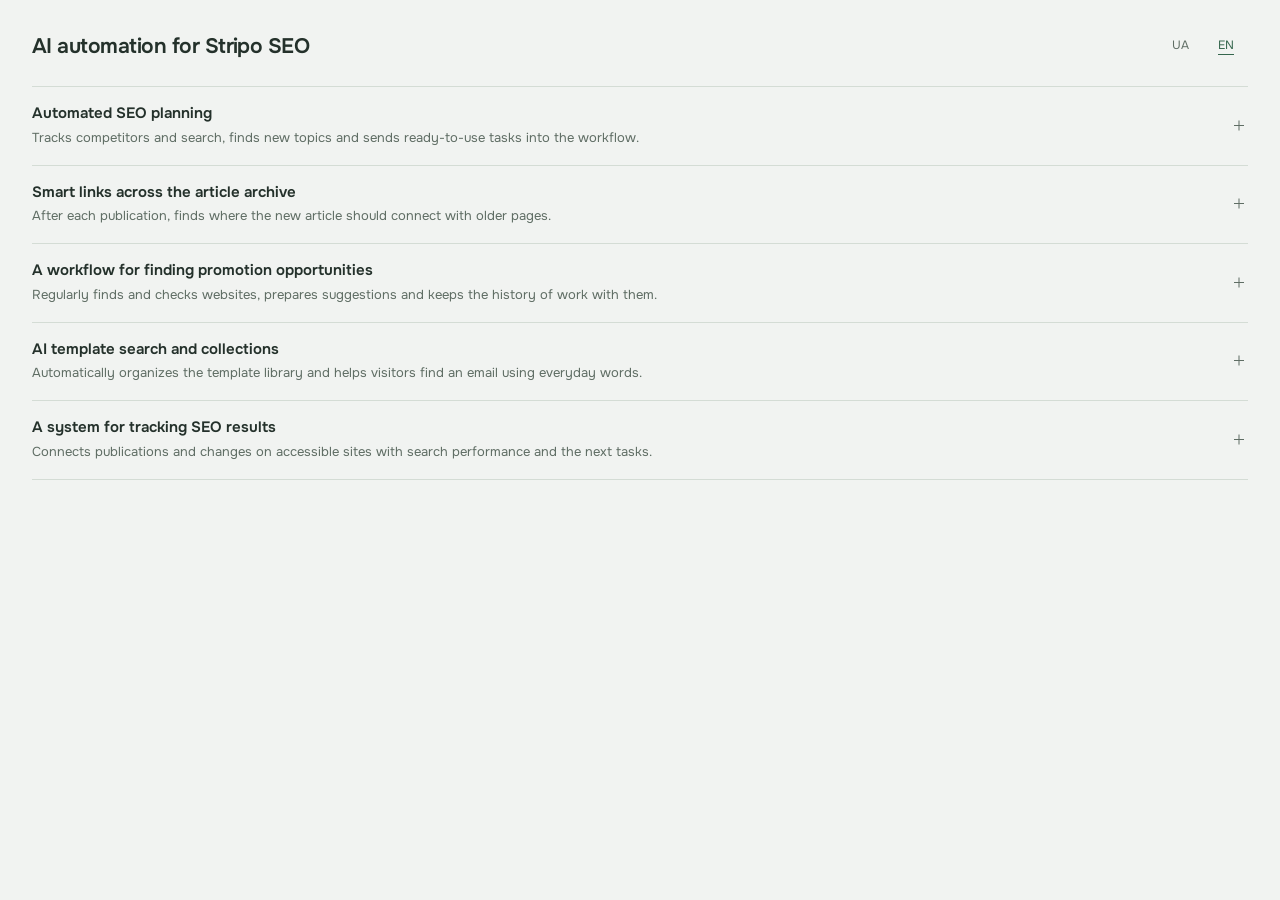
==== commit bfc2bd91: "Refine the notes palette and responsive project layout" ====
--- a/en/index.html
+++ b/en/index.html
@@ -11,14 +11,14 @@
 <meta property="og:title" content="AI automation for Stripo SEO">
 <meta property="og:description" content="Five software projects for the SEO team: automated planning, internal links, website research, an AI template catalog and performance tracking.">
 <meta property="og:url" content="https://deredskoy.github.io/growth-plan-2027/en/">
-<meta property="og:image" content="https://deredskoy.github.io/growth-plan-2027/assets/og-ideas-en.png?v=visual-notes-20261112">
+<meta property="og:image" content="https://deredskoy.github.io/growth-plan-2027/assets/og-ideas-en.png?v=notes-palette-20261112">
 <meta property="og:image:width" content="1200">
 <meta property="og:image:height" content="630">
-<meta name="theme-color" content="#f5f5f5">
+<meta name="theme-color" content="#f1f3f1">
 <link rel="icon" href="../assets/favicon.svg?v=notes-20261112" type="image/svg+xml">
 <link rel="preload" href="../assets/fonts/onest-latin-wght-normal.woff2" as="font" type="font/woff2" crossorigin>
-<link rel="stylesheet" href="../assets/style.css?v=visual-notes-20261112">
-<script src="../assets/app.js?v=visual-notes-20261112" defer></script>
+<link rel="stylesheet" href="../assets/style.css?v=notes-palette-20261112">
+<script src="../assets/app.js?v=notes-palette-20261112" defer></script>
 </head>
 <body>
 <a class="skip" href="#main">Skip to content</a>
@@ -30,118 +30,143 @@
   <div class="idea-list">
 <details class="idea" name="ideas" id="i1">
 <summary><span class="idea-copy"><span class="idea-title">Automated SEO planning</span><span class="idea-desc">Tracks competitors and search, finds new topics and sends ready-to-use tasks into the workflow.</span></span><span class="toggle" aria-hidden="true"></span></summary>
-<div class="idea-body"><dl class="project-grid">
-<div class="idea-section process"><dt>How the workflow works</dt><dd><ol class="workflow" role="list"><li><span class="step-number" aria-hidden="true">1</span><strong class="step-title">Sources</strong><p class="step-copy">On a schedule, collect public competitor pages, product updates and available search data.</p></li><li><span class="step-number" aria-hidden="true">2</span><strong class="step-title">Change history</strong><p class="step-copy">Keep previous versions to identify new topics and changes, rather than returning the same list every time.</p></li><li><span class="step-number" aria-hidden="true">3</span><strong class="step-title">AI analysis</strong><p class="step-copy">AI reads the material, groups similar questions and identifies who needs an answer: an editor user, an agency or a software provider.</p></li><li><span class="step-number" aria-hidden="true">4</span><strong class="step-title">Task selection</strong><p class="step-copy">Compare the findings with the full archive of maintained sites and prepare tasks with sources and a reason for their priority.</p></li><li><span class="step-number" aria-hidden="true">5</span><strong class="step-title">Work queue</strong><p class="step-copy">After review, pass approved tasks to the existing queue. Remember rejected suggestions and completed work.</p></li></ol></dd></div>
-<div class="idea-section overview"><dt>What is being built</dt><dd><p>A system that continuously gathers information for the SEO team’s planning. It monitors selected competitors, search queries and Stripo products, compares them with content on maintained sites, and builds a task queue. Each task explains who the content is for, what it should cover and why it matters.</p><p>For example, the system notices competitors publishing detailed answers about email editors for agencies. It finds the relevant pages, checks existing articles and prepares a writing task with specific examples. Once approved, the task enters the current article-production process.</p></dd></div>
-<div class="idea-section forecast" data-forecast data-language="en">
-<dt id="forecast-1-title">Manual actions: before / after</dt><dd>
-<p class="forecast-caption">Illustrative scenario for 100 comparable actions. Each review counts as one manual action.</p>
-<div class="forecast-chart" role="img" aria-label="Illustrative scenario: 100 manual actions before, 44 after.">
-<div class="bar-row"><span>Before</span><span class="bar-track"><span class="bar-fill before-bar"></span></span><span class="bar-number">100</span></div>
-<div class="bar-row"><span>After</span><span class="bar-track"><span class="bar-fill after-bar" data-after-bar style="width:44%"></span></span><output class="bar-number" data-after-total>44</output></div>
+<div class="idea-body"><div class="project-grid">
+<dl class="idea-section process"><dt>How the workflow works</dt><dd><ol class="workflow" role="list"><li><span class="step-number" aria-hidden="true">1</span><strong class="step-title">Sources</strong><p class="step-copy">On a schedule, collect public competitor pages, product updates and available search data.</p></li><li><span class="step-number" aria-hidden="true">2</span><strong class="step-title">Change history</strong><p class="step-copy">Keep previous versions to identify new topics and changes, rather than returning the same list every time.</p></li><li><span class="step-number" aria-hidden="true">3</span><strong class="step-title">AI analysis</strong><p class="step-copy">AI reads the material, groups similar questions and identifies who needs an answer: an editor user, an agency or a software provider.</p></li><li><span class="step-number" aria-hidden="true">4</span><strong class="step-title">Task selection</strong><p class="step-copy">Compare the findings with the full archive of maintained sites and prepare tasks with sources and a reason for their priority.</p></li><li><span class="step-number" aria-hidden="true">5</span><strong class="step-title">Work queue</strong><p class="step-copy">After review, pass approved tasks to the existing queue. Remember rejected suggestions and completed work.</p></li></ol></dd></dl>
+<div class="project-story">
+<dl class="idea-section overview"><dt>What is being built</dt><dd><p>A system that continuously gathers information for the SEO team’s planning. It monitors selected competitors, search queries and Stripo products, compares them with content on maintained sites, and builds a task queue. Each task explains who the content is for, what it should cover and why it matters.</p><p>For example, the system notices competitors publishing detailed answers about email editors for agencies. It finds the relevant pages, checks existing articles and prepares a writing task with specific examples. Once approved, the task enters the current article-production process.</p></dd></dl>
+<dl class="idea-section foundation"><dt>What exists and what needs adding</dt><dd><p>The current WordPress process already has queues, generation, schedules and publishing. The new project supplies well-supported tasks to that process: data collection, a competitor archive, AI analysis, selection and feedback. The article generator does not need to be rebuilt.</p><p>Search data can come from <a href="https://docs.ahrefs.com/en/api/docs/introduction" target="_blank" rel="noopener noreferrer">Ahrefs API</a> or <a href="https://docs.dataforseo.com/v3/serp/overview/" target="_blank" rel="noopener noreferrer">DataForSEO</a>. These are paid sources with usage limits. Search volumes and rankings come from data, not from an AI answer.</p></dd></dl>
+<dl class="idea-section value"><dt>Value for the team</dt><dd><p>The team gets a continuously updated work plan and spends less time repeating the same research. The system builds a record of topics, competitors and completed work, so new tasks take previous work into account.</p><p>Measure tasks used, duplicate or unusable suggestions, manual steps needed to prepare a task and data-collection costs. After publication, available page-performance data can be attached to the task.</p></dd></dl>
 </div>
-<div class="forecast-controls">
-<div class="forecast-control"><label for="automation-1">Actions handed to automation<output data-automation-value>70%</output></label><input id="automation-1" type="range" min="0" max="100" step="10" value="70" data-automation disabled aria-valuetext="70%"></div>
-<div class="forecast-control"><label for="review-1">Of those, requiring manual review<output data-review-value>20%</output></label><input id="review-1" type="range" min="0" max="100" step="10" value="20" data-review disabled aria-valuetext="20%"></div>
+<div class="project-evidence">
+<dl class="idea-section forecast" data-forecast data-language="en">
+<dt id="chart-title-1">Reviewing search queries</dt><dd>
+<script type="application/json" data-chart-config>{"kind":"workload","baseline":3362,"months":6,"item":"keyword"}</script>
+<p class="chart-basis"><strong>3,362 Stripo keywords in the US</strong>, reported by <a href="https://docs.ahrefs.com/en/api/reference/batch-analysis/post-batch-analysis" target="_blank" rel="noopener noreferrer">Ahrefs API</a>. Snapshot: 12 Nov 2026.</p>
+<div class="chart-topline"><output class="chart-period" data-period>Month 6</output><span class="chart-time-hint">Months from rollout start</span></div>
+<svg class="scenario-chart" data-chart viewBox="0 0 560 232" role="img" aria-label="Scenario using stated assumptions"><line class="chart-grid" x1="48" y1="192.0" x2="530" y2="192.0"/><text class="chart-tick" x="41" y="196.0" text-anchor="end">0</text><line class="chart-grid" x1="48" y1="108.0" x2="530" y2="108.0"/><text class="chart-tick" x="41" y="112.0" text-anchor="end">1,681</text><line class="chart-grid" x1="48" y1="24.0" x2="530" y2="24.0"/><text class="chart-tick" x="41" y="28.0" text-anchor="end">3,362</text><path class="chart-baseline" d="M48.0,24.0 L128.3,24.0 L208.7,24.0 L289.0,24.0 L369.3,24.0 L449.7,24.0 L530.0,24.0"/><path class="chart-scenario" d="M48.0,24.0 L128.3,55.4 L208.7,86.7 L289.0,118.1 L369.3,118.1 L449.7,118.1 L530.0,118.1"/><text class="chart-tick" x="48.0" y="216" text-anchor="middle">0</text><text class="chart-tick" x="128.33333333333331" y="216" text-anchor="middle">1</text><text class="chart-tick" x="208.66666666666666" y="216" text-anchor="middle">2</text><text class="chart-tick" x="289.0" y="216" text-anchor="middle">3</text><text class="chart-tick" x="369.3333333333333" y="216" text-anchor="middle">4</text><text class="chart-tick" x="449.6666666666667" y="216" text-anchor="middle">5</text><text class="chart-tick" x="530.0" y="216" text-anchor="middle">6</text></svg>
+<input class="chart-time" data-time type="range" min="0" max="6" step="1" value="6" disabled aria-label="Scenario month">
+<div class="chart-legend" data-legend><span class="legend-baseline">Manual review</span><span class="legend-scenario">Scenario</span></div>
+<div class="chart-readout"><output data-current>≈1,479</output><span data-unit>manual checks for the full list</span></div>
+<p class="assumption-summary" data-assumption-summary>Scenario: 70% automation, 20% manual review. Reach those shares over 3 months.</p>
+<details class="chart-assumptions"><summary>Scenario parameters</summary><div class="forecast-controls"><div class="forecast-control"><label for="chart-1-automation">Hand to automation<output data-param-label="automation">70%</output></label><input id="chart-1-automation" type="range" min="0" max="100" step="10" value="70" data-param="automation" disabled></div><div class="forecast-control"><label for="chart-1-review">Of those, review manually<output data-param-label="review">20%</output></label><input id="chart-1-review" type="range" min="0" max="100" step="10" value="20" data-param="review" disabled></div><div class="forecast-control"><label for="chart-1-ramp">Months to target<output data-param-label="ramp">3</output></label><input id="chart-1-ramp" type="range" min="1" max="6" step="1" value="3" data-param="ramp" disabled></div></div></details>
+<details class="chart-method"><summary>Data and calculation</summary><div><p>Ahrefs reports keywords where it finds the site in the selected country. This establishes the size of a list to analyze, not the SEO team’s actual workload.</p><p>The model assumes one manual check per keyword. Automation rises evenly to the target share. Formula: N × (1 − automation share × (1 − review share)). The 70%, 20% and rollout duration are adjustable assumptions.</p><p>Source: Ahrefs, stripo.email, domain mode, US, average search volume. Retrieved on 12 Nov 2026.</p></div></details>
+<p class="sr-only" data-chart-status aria-live="polite" aria-atomic="true">Scenario: 70% automation, 20% manual review. Reach those shares over 3 months.</p>
+</dd></dl>
+<dl class="idea-section delivery"><dt>Build stages and completed result</dt><dd><p>Build stages: shared source archive → scheduled collection and AI selection → task handoff to the existing process → use team decisions to improve subsequent selection.</p><p>The completed system runs collection automatically, resumes after failures, stays within a set budget and shows where every task came from. It needs public pages, maintained sites and authorized access to search data.</p></dd></dl>
 </div>
-<p class="forecast-breakdown" data-breakdown aria-live="polite" aria-atomic="true">30 manual tasks + 14 reviews</p>
-</dd></div>
-<div class="idea-section foundation"><dt>What exists and what needs adding</dt><dd><p>The current WordPress process already has queues, generation, schedules and publishing. The new project supplies well-supported tasks to that process: data collection, a competitor archive, AI analysis, selection and feedback. The article generator does not need to be rebuilt.</p><p>Search data can come from <a href="https://docs.ahrefs.com/en/api/docs/introduction" target="_blank" rel="noopener noreferrer">Ahrefs API</a> or <a href="https://docs.dataforseo.com/v3/serp/overview/" target="_blank" rel="noopener noreferrer">DataForSEO</a>. These are paid sources with usage limits. Search volumes and rankings come from data, not from an AI answer.</p></dd></div>
-<div class="idea-section value"><dt>Value for the team</dt><dd><p>The team gets a continuously updated work plan and spends less time repeating the same research. The system builds a record of topics, competitors and completed work, so new tasks take previous work into account.</p><p>Measure tasks used, duplicate or unusable suggestions, manual steps needed to prepare a task and data-collection costs. After publication, available page-performance data can be attached to the task.</p></dd></div>
-<div class="idea-section delivery"><dt>Build stages and completed result</dt><dd><p>Build stages: shared source archive → scheduled collection and AI selection → task handoff to the existing process → use team decisions to improve subsequent selection.</p><p>The completed system runs collection automatically, resumes after failures, stays within a set budget and shows where every task came from. It needs public pages, maintained sites and authorized access to search data.</p></dd></div>
-</dl></div>
+</div></div>
 </details>
 <details class="idea" name="ideas" id="i2">
 <summary><span class="idea-copy"><span class="idea-title">Smart links across the article archive</span><span class="idea-desc">After each publication, finds where the new article should connect with older pages.</span></span><span class="toggle" aria-hidden="true"></span></summary>
-<div class="idea-body"><dl class="project-grid">
-<div class="idea-section process"><dt>How the workflow works</dt><dd><ol class="workflow" role="list"><li><span class="step-number" aria-hidden="true">1</span><strong class="step-title">Page archive</strong><p class="step-copy">Collect the site’s available articles and pages, and regularly update their text in a shared archive.</p></li><li><span class="step-number" aria-hidden="true">2</span><strong class="step-title">Related content</strong><p class="step-copy">AI identifies each page’s topic and finds related content.</p></li><li><span class="step-number" aria-hidden="true">3</span><strong class="step-title">Suggestions</strong><p class="step-copy">Prepare specific edits: which paragraph should contain a link, where it should point and why it belongs there.</p></li><li><span class="step-number" aria-hidden="true">4</span><strong class="step-title">Review</strong><p class="step-copy">Check destinations, link counts and site rules, then present the changes for review.</p></li><li><span class="step-number" aria-hidden="true">5</span><strong class="step-title">Edits and checks</strong><p class="step-copy">Apply approved edits, check the pages and preserve the previous version. Repeat after new publications and content removals.</p></li></ol></dd></div>
-<div class="idea-section overview"><dt>What is being built</dt><dd><p>A system that reads the full archive of each maintained site and helps its articles work together. When a new article appears, it finds both useful links for that article and older articles that should link to it. It shows the exact sentence before and after each change and can apply approved edits.</p><p>For example, a guide to creating an email with a poll is published. The system finds relevant mentions of polls in older articles and suggests links from those passages to the new guide.</p></dd></div>
-<div class="idea-section forecast" data-forecast data-language="en">
-<dt id="forecast-2-title">Manual actions: before / after</dt><dd>
-<p class="forecast-caption">Illustrative scenario for 100 comparable actions. Each review counts as one manual action.</p>
-<div class="forecast-chart" role="img" aria-label="Illustrative scenario: 100 manual actions before, 44 after.">
-<div class="bar-row"><span>Before</span><span class="bar-track"><span class="bar-fill before-bar"></span></span><span class="bar-number">100</span></div>
-<div class="bar-row"><span>After</span><span class="bar-track"><span class="bar-fill after-bar" data-after-bar style="width:44%"></span></span><output class="bar-number" data-after-total>44</output></div>
+<div class="idea-body"><div class="project-grid">
+<dl class="idea-section process"><dt>How the workflow works</dt><dd><ol class="workflow" role="list"><li><span class="step-number" aria-hidden="true">1</span><strong class="step-title">Page archive</strong><p class="step-copy">Collect the site’s available articles and pages, and regularly update their text in a shared archive.</p></li><li><span class="step-number" aria-hidden="true">2</span><strong class="step-title">Related content</strong><p class="step-copy">AI identifies each page’s topic and finds related content.</p></li><li><span class="step-number" aria-hidden="true">3</span><strong class="step-title">Suggestions</strong><p class="step-copy">Prepare specific edits: which paragraph should contain a link, where it should point and why it belongs there.</p></li><li><span class="step-number" aria-hidden="true">4</span><strong class="step-title">Review</strong><p class="step-copy">Check destinations, link counts and site rules, then present the changes for review.</p></li><li><span class="step-number" aria-hidden="true">5</span><strong class="step-title">Edits and checks</strong><p class="step-copy">Apply approved edits, check the pages and preserve the previous version. Repeat after new publications and content removals.</p></li></ol></dd></dl>
+<div class="project-story">
+<dl class="idea-section overview"><dt>What is being built</dt><dd><p>A system that reads the full archive of each maintained site and helps its articles work together. When a new article appears, it finds both useful links for that article and older articles that should link to it. It shows the exact sentence before and after each change and can apply approved edits.</p><p>For example, a guide to creating an email with a poll is published. The system finds relevant mentions of polls in older articles and suggests links from those passages to the new guide.</p></dd></dl>
+<dl class="idea-section foundation"><dt>What exists and what needs adding</dt><dd><p>The current WordPress process selects links from recent posts. The new system will use the full archive and maintain links in already published articles. It needs content analysis, selection rules, change previews and a way to restore the previous text.</p><p><a href="https://developers.google.com/search/docs/crawling-indexing/links-crawlable" target="_blank" rel="noopener noreferrer">Google explains how internal links help it discover and understand pages</a>. <a href="https://inlinks.net/en/how-it-works" target="_blank" rel="noopener noreferrer">InLinks</a> is a ready-made alternative for part of this work. Custom development makes sense for a shared process that connects the existing admin, WordPress and different sites’ rules.</p></dd></dl>
+<dl class="idea-section value"><dt>Value for the team</dt><dd><p>A new publication no longer requires manually reviewing dozens of older articles. Useful pages gain relevant paths to them, and the connections between articles stay maintained over time.</p><p>Measure accepted suggestions, important pages with no internal links, changes that need to be reversed and manual work remaining after publication.</p></dd></dl>
 </div>
-<div class="forecast-controls">
-<div class="forecast-control"><label for="automation-2">Actions handed to automation<output data-automation-value>70%</output></label><input id="automation-2" type="range" min="0" max="100" step="10" value="70" data-automation disabled aria-valuetext="70%"></div>
-<div class="forecast-control"><label for="review-2">Of those, requiring manual review<output data-review-value>20%</output></label><input id="review-2" type="range" min="0" max="100" step="10" value="20" data-review disabled aria-valuetext="20%"></div>
+<div class="project-evidence">
+<dl class="idea-section forecast" data-forecast data-language="en">
+<dt id="chart-title-2">Links to template pages</dt><dd>
+<script type="application/json" data-chart-config>{"kind":"coverage","baseline":7,"total":47,"months":6}</script>
+<p class="chart-basis"><strong>7 of 47 templates</strong> receive links from other template pages in the <a href="https://email-newsletter-templates.com/" target="_blank" rel="noopener noreferrer">audited gallery</a>. Checked 12 Nov 2026.</p>
+<div class="chart-topline"><output class="chart-period" data-period>Month 6</output><span class="chart-time-hint">Months from rollout start</span></div>
+<svg class="scenario-chart" data-chart viewBox="0 0 560 232" role="img" aria-label="Scenario using stated assumptions"><line class="chart-grid" x1="48" y1="192.0" x2="530" y2="192.0"/><text class="chart-tick" x="41" y="196.0" text-anchor="end">0</text><line class="chart-grid" x1="48" y1="108.0" x2="530" y2="108.0"/><text class="chart-tick" x="41" y="112.0" text-anchor="end">24</text><line class="chart-grid" x1="48" y1="24.0" x2="530" y2="24.0"/><text class="chart-tick" x="41" y="28.0" text-anchor="end">47</text><path class="chart-baseline" d="M48.0,167.0 L128.3,167.0 L208.7,167.0 L289.0,167.0 L369.3,167.0 L449.7,167.0 L530.0,167.0"/><path class="chart-scenario" d="M48.0,167.0 L128.3,133.6 L208.7,100.3 L289.0,66.9 L369.3,66.9 L449.7,66.9 L530.0,66.9"/><text class="chart-tick" x="48.0" y="216" text-anchor="middle">0</text><text class="chart-tick" x="128.33333333333331" y="216" text-anchor="middle">1</text><text class="chart-tick" x="208.66666666666666" y="216" text-anchor="middle">2</text><text class="chart-tick" x="289.0" y="216" text-anchor="middle">3</text><text class="chart-tick" x="369.3333333333333" y="216" text-anchor="middle">4</text><text class="chart-tick" x="449.6666666666667" y="216" text-anchor="middle">5</text><text class="chart-tick" x="530.0" y="216" text-anchor="middle">6</text></svg>
+<input class="chart-time" data-time type="range" min="0" max="6" step="1" value="6" disabled aria-label="Scenario month">
+<div class="chart-legend" data-legend><span class="legend-baseline">Unchanged</span><span class="legend-scenario">Scenario</span></div>
+<div class="chart-readout"><output data-current>≈35</output><span data-unit>pages linked from other templates</span></div>
+<p class="assumption-summary" data-assumption-summary>Scenario: close 70% of the 40 gaps over 3 months, reaching 35 linked pages.</p>
+<details class="chart-assumptions"><summary>Scenario parameters</summary><div class="forecast-controls"><div class="forecast-control"><label for="chart-2-gain">Close link-coverage gaps<output data-param-label="gain">70%</output></label><input id="chart-2-gain" type="range" min="0" max="100" step="10" value="70" data-param="gain" disabled></div><div class="forecast-control"><label for="chart-2-ramp">Months to target<output data-param-label="ramp">3</output></label><input id="chart-2-ramp" type="range" min="1" max="6" step="1" value="3" data-param="ramp" disabled></div></div></details>
+<details class="chart-method"><summary>Data and calculation</summary><div><p>On 12 Nov 2026, initial HTML was checked for all 48 pages in the <a href="https://email-newsletter-templates.com/sitemap.xml" target="_blank" rel="noopener noreferrer">sitemap</a>: the homepage and 47 templates. Each template links to six others, but those links reach only seven different pages.</p><p>The chart counts template-to-template links only. It does not measure Google indexing; homepage and sitemap links are separate.</p><p>Scenario formula: 7 + 40 × share of gaps closed. New links must be relevant; their creation and timing are model targets.</p></div></details>
+<p class="sr-only" data-chart-status aria-live="polite" aria-atomic="true">Scenario: close 70% of the 40 gaps over 3 months, reaching 35 linked pages.</p>
+</dd></dl>
+<dl class="idea-section delivery"><dt>Build stages and completed result</dt><dd><p>Build stages: complete page archive → AI suggestions and previews → applying and reversing changes → automatic reassessment after updates.</p><p>The completed process runs from a new publication to checked edits in older articles. It works within each site where editing is permitted. Sites without that access can receive proposed edits only.</p></dd></dl>
 </div>
-<p class="forecast-breakdown" data-breakdown aria-live="polite" aria-atomic="true">30 manual tasks + 14 reviews</p>
-</dd></div>
-<div class="idea-section foundation"><dt>What exists and what needs adding</dt><dd><p>The current WordPress process selects links from recent posts. The new system will use the full archive and maintain links in already published articles. It needs content analysis, selection rules, change previews and a way to restore the previous text.</p><p><a href="https://developers.google.com/search/docs/crawling-indexing/links-crawlable" target="_blank" rel="noopener noreferrer">Google explains how internal links help it discover and understand pages</a>. <a href="https://inlinks.net/en/how-it-works" target="_blank" rel="noopener noreferrer">InLinks</a> is a ready-made alternative for part of this work. Custom development makes sense for a shared process that connects the existing admin, WordPress and different sites’ rules.</p></dd></div>
-<div class="idea-section value"><dt>Value for the team</dt><dd><p>A new publication no longer requires manually reviewing dozens of older articles. Useful pages gain relevant paths to them, and the connections between articles stay maintained over time.</p><p>Measure accepted suggestions, important pages with no internal links, changes that need to be reversed and manual work remaining after publication.</p></dd></div>
-<div class="idea-section delivery"><dt>Build stages and completed result</dt><dd><p>Build stages: complete page archive → AI suggestions and previews → applying and reversing changes → automatic reassessment after updates.</p><p>The completed process runs from a new publication to checked edits in older articles. It works within each site where editing is permitted. Sites without that access can receive proposed edits only.</p></dd></div>
-</dl></div>
+</div></div>
 </details>
 <details class="idea" name="ideas" id="i3">
 <summary><span class="idea-copy"><span class="idea-title">A workflow for finding promotion opportunities</span><span class="idea-desc">Regularly finds and checks websites, prepares suggestions and keeps the history of work with them.</span></span><span class="toggle" aria-hidden="true"></span></summary>
-<div class="idea-body"><dl class="project-grid">
-<div class="idea-section process"><dt>How the workflow works</dt><dd><ol class="workflow" role="list"><li><span class="step-number" aria-hidden="true">1</span><strong class="step-title">New websites</strong><p class="step-copy">Regularly collect new competitor backlinks and pages on selected topics.</p></li><li><span class="step-number" aria-hidden="true">2</span><strong class="step-title">Validation</strong><p class="step-copy">Remove duplicates, unavailable pages and previously rejected candidates; check available site metrics.</p></li><li><span class="step-number" aria-hidden="true">3</span><strong class="step-title">AI selection</strong><p class="step-copy">AI reads the page and identifies the appropriate fit: the Stripo editor, agency workflows or an editor that can be embedded in another service.</p></li><li><span class="step-number" aria-hidden="true">4</span><strong class="step-title">Proposal</strong><p class="step-copy">Create a record with evidence and a draft of a specific suggestion; save the decision about further work.</p></li><li><span class="step-number" aria-hidden="true">5</span><strong class="step-title">Outcome</strong><p class="step-copy">If a mention is agreed and published, check that it remains present. Use the outcome in subsequent selection.</p></li></ol></dd></div>
-<div class="idea-section overview"><dt>What is being built</dt><dd><p>An ongoing process for finding reviews, directories and other pages where Stripo would be relevant. The system collects new candidates, reads the actual articles, checks their quality and explains why they fit. All decisions and outcomes stay in one shared database.</p><p>The output is a record ready for action: the page, its audience, the relevant Stripo product, what to suggest to the author and what has already been done with that website. This avoids researching and checking the same sites repeatedly.</p></dd></div>
-<div class="idea-section forecast" data-forecast data-language="en">
-<dt id="forecast-3-title">Manual actions: before / after</dt><dd>
-<p class="forecast-caption">Illustrative scenario for 100 comparable actions. Each review counts as one manual action.</p>
-<div class="forecast-chart" role="img" aria-label="Illustrative scenario: 100 manual actions before, 44 after.">
-<div class="bar-row"><span>Before</span><span class="bar-track"><span class="bar-fill before-bar"></span></span><span class="bar-number">100</span></div>
-<div class="bar-row"><span>After</span><span class="bar-track"><span class="bar-fill after-bar" data-after-bar style="width:44%"></span></span><output class="bar-number" data-after-total>44</output></div>
+<div class="idea-body"><div class="project-grid">
+<dl class="idea-section process"><dt>How the workflow works</dt><dd><ol class="workflow" role="list"><li><span class="step-number" aria-hidden="true">1</span><strong class="step-title">New websites</strong><p class="step-copy">Regularly collect new competitor backlinks and pages on selected topics.</p></li><li><span class="step-number" aria-hidden="true">2</span><strong class="step-title">Validation</strong><p class="step-copy">Remove duplicates, unavailable pages and previously rejected candidates; check available site metrics.</p></li><li><span class="step-number" aria-hidden="true">3</span><strong class="step-title">AI selection</strong><p class="step-copy">AI reads the page and identifies the appropriate fit: the Stripo editor, agency workflows or an editor that can be embedded in another service.</p></li><li><span class="step-number" aria-hidden="true">4</span><strong class="step-title">Proposal</strong><p class="step-copy">Create a record with evidence and a draft of a specific suggestion; save the decision about further work.</p></li><li><span class="step-number" aria-hidden="true">5</span><strong class="step-title">Outcome</strong><p class="step-copy">If a mention is agreed and published, check that it remains present. Use the outcome in subsequent selection.</p></li></ol></dd></dl>
+<div class="project-story">
+<dl class="idea-section overview"><dt>What is being built</dt><dd><p>An ongoing process for finding reviews, directories and other pages where Stripo would be relevant. The system collects new candidates, reads the actual articles, checks their quality and explains why they fit. All decisions and outcomes stay in one shared database.</p><p>The output is a record ready for action: the page, its audience, the relevant Stripo product, what to suggest to the author and what has already been done with that website. This avoids researching and checking the same sites repeatedly.</p></dd></dl>
+<dl class="idea-section foundation"><dt>What exists and what needs adding</dt><dd><p>Domain-scout already collects candidates, runs checks, controls Ahrefs spending and exports results. Its current purpose is finding domains. This project adds a new workflow around live pages, their content, decisions and outcomes.</p><p><a href="https://ahrefs.com/link-intersect" target="_blank" rel="noopener noreferrer">Ahrefs Link Intersect</a> helps find sites linking to competitors; automated data access requires the relevant permission. <a href="https://www.buzzstream.com/" target="_blank" rel="noopener noreferrer">BuzzStream</a> is a ready-made alternative for managing websites and contacts. A custom module should add selection based on the team’s rules and connections to existing tools.</p></dd></dl>
+<dl class="idea-section value"><dt>Value for the team</dt><dd><p>The SEO team regularly receives prepared opportunities and does not begin research with an empty spreadsheet. Rejections, contact history and publications are retained between research runs.</p><p>Measure suitable candidates, duplicates, manual review time and processing costs. Where work with authors actually takes place, also track replies and published mentions. Editors’ decisions remain outside the automation’s control.</p></dd></dl>
 </div>
-<div class="forecast-controls">
-<div class="forecast-control"><label for="automation-3">Actions handed to automation<output data-automation-value>70%</output></label><input id="automation-3" type="range" min="0" max="100" step="10" value="70" data-automation disabled aria-valuetext="70%"></div>
-<div class="forecast-control"><label for="review-3">Of those, requiring manual review<output data-review-value>20%</output></label><input id="review-3" type="range" min="0" max="100" step="10" value="20" data-review disabled aria-valuetext="20%"></div>
+<div class="project-evidence">
+<dl class="idea-section forecast" data-forecast data-language="en">
+<dt id="chart-title-3">Screening external websites</dt><dd>
+<script type="application/json" data-chart-config>{"kind":"workload","baseline":5198,"months":6,"item":"domain"}</script>
+<p class="chart-basis"><strong>5,198 domains link to Beefree</strong>, reported by <a href="https://docs.ahrefs.com/en/api/reference/batch-analysis/post-batch-analysis" target="_blank" rel="noopener noreferrer">Ahrefs API</a>. A starting pool for screening. Snapshot: 12 Nov 2026.</p>
+<div class="chart-topline"><output class="chart-period" data-period>Month 6</output><span class="chart-time-hint">Months from rollout start</span></div>
+<svg class="scenario-chart" data-chart viewBox="0 0 560 232" role="img" aria-label="Scenario using stated assumptions"><line class="chart-grid" x1="48" y1="192.0" x2="530" y2="192.0"/><text class="chart-tick" x="41" y="196.0" text-anchor="end">0</text><line class="chart-grid" x1="48" y1="108.0" x2="530" y2="108.0"/><text class="chart-tick" x="41" y="112.0" text-anchor="end">2,599</text><line class="chart-grid" x1="48" y1="24.0" x2="530" y2="24.0"/><text class="chart-tick" x="41" y="28.0" text-anchor="end">5,198</text><path class="chart-baseline" d="M48.0,24.0 L128.3,24.0 L208.7,24.0 L289.0,24.0 L369.3,24.0 L449.7,24.0 L530.0,24.0"/><path class="chart-scenario" d="M48.0,24.0 L128.3,55.4 L208.7,86.7 L289.0,118.1 L369.3,118.1 L449.7,118.1 L530.0,118.1"/><text class="chart-tick" x="48.0" y="216" text-anchor="middle">0</text><text class="chart-tick" x="128.33333333333331" y="216" text-anchor="middle">1</text><text class="chart-tick" x="208.66666666666666" y="216" text-anchor="middle">2</text><text class="chart-tick" x="289.0" y="216" text-anchor="middle">3</text><text class="chart-tick" x="369.3333333333333" y="216" text-anchor="middle">4</text><text class="chart-tick" x="449.6666666666667" y="216" text-anchor="middle">5</text><text class="chart-tick" x="530.0" y="216" text-anchor="middle">6</text></svg>
+<input class="chart-time" data-time type="range" min="0" max="6" step="1" value="6" disabled aria-label="Scenario month">
+<div class="chart-legend" data-legend><span class="legend-baseline">Manual review</span><span class="legend-scenario">Scenario</span></div>
+<div class="chart-readout"><output data-current>≈2,287</output><span data-unit>manual checks for the full list</span></div>
+<p class="assumption-summary" data-assumption-summary>Scenario: 70% automation, 20% manual review. Reach those shares over 3 months.</p>
+<details class="chart-assumptions"><summary>Scenario parameters</summary><div class="forecast-controls"><div class="forecast-control"><label for="chart-3-automation">Hand to automation<output data-param-label="automation">70%</output></label><input id="chart-3-automation" type="range" min="0" max="100" step="10" value="70" data-param="automation" disabled></div><div class="forecast-control"><label for="chart-3-review">Of those, review manually<output data-param-label="review">20%</output></label><input id="chart-3-review" type="range" min="0" max="100" step="10" value="20" data-param="review" disabled></div><div class="forecast-control"><label for="chart-3-ramp">Months to target<output data-param-label="ramp">3</output></label><input id="chart-3-ramp" type="range" min="1" max="6" step="1" value="3" data-param="ramp" disabled></div></div></details>
+<details class="chart-method"><summary>Data and calculation</summary><div><p>This is the number of domains Ahrefs finds linking to beefree.io, not qualified opportunities for Stripo. Overlap with Stripo backlinks and website quality have not been established.</p><p>Snapshot: 12 Nov 2026, domain mode. The US country filter does not apply to this backlink metric.</p><p>The comparison assumes one manual check per domain. Formula: N × (1 − automation share × (1 − review share)). Automation, review and rollout duration are adjustable assumptions.</p></div></details>
+<p class="sr-only" data-chart-status aria-live="polite" aria-atomic="true">Scenario: 70% automation, 20% manual review. Reach those shares over 3 months.</p>
+</dd></dl>
+<dl class="idea-section delivery"><dt>Build stages and completed result</dt><dd><p>Build stages: shared database and scheduled collection → AI selection and prepared suggestions → activity records and placement checks → adjust rules based on outcomes.</p><p>The completed system tracks the whole path from a discovered page to a recorded outcome and controls spending. Email sending is a separately authorized feature; access to Stripo’s internal CRM is not required.</p></dd></dl>
 </div>
-<p class="forecast-breakdown" data-breakdown aria-live="polite" aria-atomic="true">30 manual tasks + 14 reviews</p>
-</dd></div>
-<div class="idea-section foundation"><dt>What exists and what needs adding</dt><dd><p>Domain-scout already collects candidates, runs checks, controls Ahrefs spending and exports results. Its current purpose is finding domains. This project adds a new workflow around live pages, their content, decisions and outcomes.</p><p><a href="https://ahrefs.com/link-intersect" target="_blank" rel="noopener noreferrer">Ahrefs Link Intersect</a> helps find sites linking to competitors; automated data access requires the relevant permission. <a href="https://www.buzzstream.com/" target="_blank" rel="noopener noreferrer">BuzzStream</a> is a ready-made alternative for managing websites and contacts. A custom module should add selection based on the team’s rules and connections to existing tools.</p></dd></div>
-<div class="idea-section value"><dt>Value for the team</dt><dd><p>The SEO team regularly receives prepared opportunities and does not begin research with an empty spreadsheet. Rejections, contact history and publications are retained between research runs.</p><p>Measure suitable candidates, duplicates, manual review time and processing costs. Where work with authors actually takes place, also track replies and published mentions. Editors’ decisions remain outside the automation’s control.</p></dd></div>
-<div class="idea-section delivery"><dt>Build stages and completed result</dt><dd><p>Build stages: shared database and scheduled collection → AI selection and prepared suggestions → activity records and placement checks → adjust rules based on outcomes.</p><p>The completed system tracks the whole path from a discovered page to a recorded outcome and controls spending. Email sending is a separately authorized feature; access to Stripo’s internal CRM is not required.</p></dd></div>
-</dl></div>
+</div></div>
 </details>
 <details class="idea" name="ideas" id="i4">
 <summary><span class="idea-copy"><span class="idea-title">AI template search and collections</span><span class="idea-desc">Automatically organizes the template library and helps visitors find an email using everyday words.</span></span><span class="toggle" aria-hidden="true"></span></summary>
-<div class="idea-body"><dl class="project-grid">
-<div class="idea-section process"><dt>How the workflow works</dt><dd><ol class="workflow" role="list"><li><span class="step-number" aria-hidden="true">1</span><strong class="step-title">Library</strong><p class="step-copy">Sync names, descriptions, images and editor links from the template source already connected to the platform.</p></li><li><span class="step-number" aria-hidden="true">2</span><strong class="step-title">Template attributes</strong><p class="step-copy">AI identifies each email’s purpose and visible design features. Uncertain attributes go for review.</p></li><li><span class="step-number" aria-hidden="true">3</span><strong class="step-title">Shared catalog</strong><p class="step-copy">Maintain a shared library of attributes and reprocess only new or changed templates.</p></li><li><span class="step-number" aria-hidden="true">4</span><strong class="step-title">Search and collections</strong><p class="step-copy">Use it for search by meaning, collections and recommendations across maintained galleries.</p></li><li><span class="step-number" aria-hidden="true">5</span><strong class="step-title">Feedback</strong><p class="step-copy">Record searches with no results and unsuitable recommendations to improve classification and search.</p></li></ol></dd></div>
-<div class="idea-section overview"><dt>What is being built</dt><dd><p>Turn the existing gallery sites into a shared catalog that stays current as new templates arrive. A visitor can search by task, such as “an email after a first purchase” or “a webinar invitation.” The system finds suitable templates even when those exact words are absent from their names.</p><p>For the SEO team, this also means automatic library organization, prepared collections and genuinely related template recommendations. New and changed templates automatically receive attributes for search and collections across all maintained sites.</p></dd></div>
-<div class="idea-section forecast" data-forecast data-language="en">
-<dt id="forecast-4-title">Manual actions: before / after</dt><dd>
-<p class="forecast-caption">Illustrative scenario for 100 comparable actions. Each review counts as one manual action.</p>
-<div class="forecast-chart" role="img" aria-label="Illustrative scenario: 100 manual actions before, 44 after.">
-<div class="bar-row"><span>Before</span><span class="bar-track"><span class="bar-fill before-bar"></span></span><span class="bar-number">100</span></div>
-<div class="bar-row"><span>After</span><span class="bar-track"><span class="bar-fill after-bar" data-after-bar style="width:44%"></span></span><output class="bar-number" data-after-total>44</output></div>
+<div class="idea-body"><div class="project-grid">
+<dl class="idea-section process"><dt>How the workflow works</dt><dd><ol class="workflow" role="list"><li><span class="step-number" aria-hidden="true">1</span><strong class="step-title">Library</strong><p class="step-copy">Sync names, descriptions, images and editor links from the template source already connected to the platform.</p></li><li><span class="step-number" aria-hidden="true">2</span><strong class="step-title">Template attributes</strong><p class="step-copy">AI identifies each email’s purpose and visible design features. Uncertain attributes go for review.</p></li><li><span class="step-number" aria-hidden="true">3</span><strong class="step-title">Shared catalog</strong><p class="step-copy">Maintain a shared library of attributes and reprocess only new or changed templates.</p></li><li><span class="step-number" aria-hidden="true">4</span><strong class="step-title">Search and collections</strong><p class="step-copy">Use it for search by meaning, collections and recommendations across maintained galleries.</p></li><li><span class="step-number" aria-hidden="true">5</span><strong class="step-title">Feedback</strong><p class="step-copy">Record searches with no results and unsuitable recommendations to improve classification and search.</p></li></ol></dd></dl>
+<div class="project-story">
+<dl class="idea-section overview"><dt>What is being built</dt><dd><p>Turn the existing gallery sites into a shared catalog that stays current as new templates arrive. A visitor can search by task, such as “an email after a first purchase” or “a webinar invitation.” The system finds suitable templates even when those exact words are absent from their names.</p><p>For the SEO team, this also means automatic library organization, prepared collections and genuinely related template recommendations. New and changed templates automatically receive attributes for search and collections across all maintained sites.</p></dd></dl>
+<dl class="idea-section foundation"><dt>What exists and what needs adding</dt><dd><p>The galleries currently search for text in template names and descriptions. The platform can already display templates across several sites. New components are automatic classification, a shared search catalog and collection management.</p><p>The search engine can be a ready-made service: <a href="https://www.algolia.com/products/ai-search" target="_blank" rel="noopener noreferrer">Algolia</a> combines keyword and meaning-based search. Custom code would handle the Stripo data, collection rules and gallery connections. Available descriptions and images cannot establish technical email properties that are not visible.</p></dd></dl>
+<dl class="idea-section value"><dt>Value for the team</dt><dd><p>A shared library of attributes gives every gallery search by meaning and consistent themed collections. Visitors can find suitable templates more easily, while the team can build useful themed collections from organized data.</p><p>Measure classification errors, searches with no results, template selections and clicks through to the editor where measurement is available. Only selected, useful collections are exposed to Google, rather than every possible filter combination.</p></dd></dl>
 </div>
-<div class="forecast-controls">
-<div class="forecast-control"><label for="automation-4">Actions handed to automation<output data-automation-value>70%</output></label><input id="automation-4" type="range" min="0" max="100" step="10" value="70" data-automation disabled aria-valuetext="70%"></div>
-<div class="forecast-control"><label for="review-4">Of those, requiring manual review<output data-review-value>20%</output></label><input id="review-4" type="range" min="0" max="100" step="10" value="20" data-review disabled aria-valuetext="20%"></div>
+<div class="project-evidence">
+<dl class="idea-section forecast" data-forecast data-language="en">
+<dt id="chart-title-4">Searches with no results</dt><dd>
+<script type="application/json" data-chart-config>{"kind":"search","baseline":6,"total":8,"months":6}</script>
+<p class="chart-basis"><strong>6 of 8 test phrases</strong> found no match across the <a href="https://email-newsletter-templates.com/" target="_blank" rel="noopener noreferrer">47-template catalog</a>. A selected sample, not visitor searches. Checked 12 Nov 2026.</p>
+<div class="chart-topline"><output class="chart-period" data-period>Month 6</output><span class="chart-time-hint">Months from rollout start</span></div>
+<svg class="scenario-chart" data-chart viewBox="0 0 560 232" role="img" aria-label="Scenario using stated assumptions"><line class="chart-grid" x1="48" y1="192.0" x2="530" y2="192.0"/><text class="chart-tick" x="41" y="196.0" text-anchor="end">0</text><line class="chart-grid" x1="48" y1="108.0" x2="530" y2="108.0"/><text class="chart-tick" x="41" y="112.0" text-anchor="end">4</text><line class="chart-grid" x1="48" y1="24.0" x2="530" y2="24.0"/><text class="chart-tick" x="41" y="28.0" text-anchor="end">8</text><path class="chart-baseline" d="M48.0,66.0 L128.3,66.0 L208.7,66.0 L289.0,66.0 L369.3,66.0 L449.7,66.0 L530.0,66.0"/><path class="chart-scenario" d="M48.0,66.0 L128.3,87.0 L208.7,108.0 L289.0,129.0 L369.3,129.0 L449.7,129.0 L530.0,129.0"/><text class="chart-tick" x="48.0" y="216" text-anchor="middle">0</text><text class="chart-tick" x="128.33333333333331" y="216" text-anchor="middle">1</text><text class="chart-tick" x="208.66666666666666" y="216" text-anchor="middle">2</text><text class="chart-tick" x="289.0" y="216" text-anchor="middle">3</text><text class="chart-tick" x="369.3333333333333" y="216" text-anchor="middle">4</text><text class="chart-tick" x="449.6666666666667" y="216" text-anchor="middle">5</text><text class="chart-tick" x="530.0" y="216" text-anchor="middle">6</text></svg>
+<input class="chart-time" data-time type="range" min="0" max="6" step="1" value="6" disabled aria-label="Scenario month">
+<div class="chart-legend" data-legend><span class="legend-baseline">Unchanged</span><span class="legend-scenario">Scenario</span></div>
+<div class="chart-readout"><output data-current>≈3</output><span data-unit>test queries with no result</span></div>
+<p class="assumption-summary" data-assumption-summary>Scenario: find suitable templates for half the empty results over 3 months, leaving 3 of 8.</p>
+<details class="chart-assumptions"><summary>Scenario parameters</summary><div class="forecast-controls"><div class="forecast-control"><label for="chart-4-gain">Resolve empty results<output data-param-label="gain">50%</output></label><input id="chart-4-gain" type="range" min="0" max="100" step="10" value="50" data-param="gain" disabled></div><div class="forecast-control"><label for="chart-4-ramp">Months to target<output data-param-label="ramp">3</output></label><input id="chart-4-ramp" type="range" min="1" max="6" step="1" value="3" data-param="ramp" disabled></div></div></details>
+<details class="chart-method"><summary>Data and calculation</summary><div><p>The homepage’s public data provides the exact 47 titles and descriptions used by the gallery. Its current filter was reproduced: the full query must appear inside the title or description, ignoring letter case. Checked on 12 Nov 2026.</p><p>All eight phrases below were selected before the check. This is not an audience-performance estimate. Several empty queries have possible topic matches, but future recommendations still need relevance checks.</p><table class="source-table"><thead><tr><th>Phrase</th><th>Matches</th></tr></thead><tbody><tr><td>weekly digest</td><td>2</td></tr><tr><td>monthly newsletter for students</td><td>0</td></tr><tr><td>nonprofit donor updates</td><td>0</td></tr><tr><td>real estate market update</td><td>0</td></tr><tr><td>black friday sale</td><td>0</td></tr><tr><td>tattoo aftercare tips</td><td>1</td></tr><tr><td>online course recommendations</td><td>0</td></tr><tr><td>church community news</td><td>0</td></tr></tbody></table></div></details>
+<p class="sr-only" data-chart-status aria-live="polite" aria-atomic="true">Scenario: find suitable templates for half the empty results over 3 months, leaving 3 of 8.</p>
+</dd></dl>
+<dl class="idea-section delivery"><dt>Build stages and completed result</dt><dd><p>Build stages: library synchronization → AI attributes and quality checks → search and recommendations → gallery connections and ongoing updates.</p><p>The completed system processes library changes automatically and updates search on maintained sites. It extends the existing galleries without requiring changes to the Stripo editor.</p></dd></dl>
 </div>
-<p class="forecast-breakdown" data-breakdown aria-live="polite" aria-atomic="true">30 manual tasks + 14 reviews</p>
-</dd></div>
-<div class="idea-section foundation"><dt>What exists and what needs adding</dt><dd><p>The galleries currently search for text in template names and descriptions. The platform can already display templates across several sites. New components are automatic classification, a shared search catalog and collection management.</p><p>The search engine can be a ready-made service: <a href="https://www.algolia.com/products/ai-search" target="_blank" rel="noopener noreferrer">Algolia</a> combines keyword and meaning-based search. Custom code would handle the Stripo data, collection rules and gallery connections. Available descriptions and images cannot establish technical email properties that are not visible.</p></dd></div>
-<div class="idea-section value"><dt>Value for the team</dt><dd><p>A shared library of attributes gives every gallery search by meaning and consistent themed collections. Visitors can find suitable templates more easily, while the team can build useful themed collections from organized data.</p><p>Measure classification errors, searches with no results, template selections and clicks through to the editor where measurement is available. Only selected, useful collections are exposed to Google, rather than every possible filter combination.</p></dd></div>
-<div class="idea-section delivery"><dt>Build stages and completed result</dt><dd><p>Build stages: library synchronization → AI attributes and quality checks → search and recommendations → gallery connections and ongoing updates.</p><p>The completed system processes library changes automatically and updates search on maintained sites. It extends the existing galleries without requiring changes to the Stripo editor.</p></dd></div>
-</dl></div>
+</div></div>
 </details>
 <details class="idea" name="ideas" id="i5">
 <summary><span class="idea-copy"><span class="idea-title">A system for tracking SEO results</span><span class="idea-desc">Connects publications and changes on accessible sites with search performance and the next tasks.</span></span><span class="toggle" aria-hidden="true"></span></summary>
-<div class="idea-body"><dl class="project-grid">
-<div class="idea-section process"><dt>How the workflow works</dt><dd><ol class="workflow" role="list"><li><span class="step-number" aria-hidden="true">1</span><strong class="step-title">Site data</strong><p class="step-copy">Connect authorized sites and regularly collect search impressions, clicks, pages and queries.</p></li><li><span class="step-number" aria-hidden="true">2</span><strong class="step-title">Work history</strong><p class="step-copy">Attach records from existing logs to the same pages: what was published or changed, and when.</p></li><li><span class="step-number" aria-hidden="true">3</span><strong class="step-title">Calculation</strong><p class="step-copy">Code compares equivalent periods, calculates changes and distinguishes missing data from zero.</p></li><li><span class="step-number" aria-hidden="true">4</span><strong class="step-title">Explanation</strong><p class="step-copy">AI prepares a clear explanation linked to the numbers and specific work. Possible causes are kept separate from established facts.</p></li><li><span class="step-number" aria-hidden="true">5</span><strong class="step-title">Next tasks</strong><p class="step-copy">Turn findings into tasks and track what happens after those tasks are completed.</p></li></ol></dd></div>
-<div class="idea-section overview"><dt>What is being built</dt><dd><p>A shared system that shows not just completed work but what happens to the pages afterwards. It regularly collects available search metrics, adds publication and change history, identifies important shifts and prepares follow-up tasks.</p><p>This project requires Search Console access for the maintained sites or regular exports from it. Access to data for Stripo’s main site is not assumed. Without a data source, the system cannot reliably measure search results.</p></dd></div>
-<div class="idea-section forecast" data-forecast data-language="en">
-<dt id="forecast-5-title">Manual actions: before / after</dt><dd>
-<p class="forecast-caption">Illustrative scenario for 100 comparable actions. Each review counts as one manual action.</p>
-<div class="forecast-chart" role="img" aria-label="Illustrative scenario: 100 manual actions before, 44 after.">
-<div class="bar-row"><span>Before</span><span class="bar-track"><span class="bar-fill before-bar"></span></span><span class="bar-number">100</span></div>
-<div class="bar-row"><span>After</span><span class="bar-track"><span class="bar-fill after-bar" data-after-bar style="width:44%"></span></span><output class="bar-number" data-after-total>44</output></div>
+<div class="idea-body"><div class="project-grid">
+<dl class="idea-section process"><dt>How the workflow works</dt><dd><ol class="workflow" role="list"><li><span class="step-number" aria-hidden="true">1</span><strong class="step-title">Site data</strong><p class="step-copy">Connect authorized sites and regularly collect search impressions, clicks, pages and queries.</p></li><li><span class="step-number" aria-hidden="true">2</span><strong class="step-title">Work history</strong><p class="step-copy">Attach records from existing logs to the same pages: what was published or changed, and when.</p></li><li><span class="step-number" aria-hidden="true">3</span><strong class="step-title">Calculation</strong><p class="step-copy">Code compares equivalent periods, calculates changes and distinguishes missing data from zero.</p></li><li><span class="step-number" aria-hidden="true">4</span><strong class="step-title">Explanation</strong><p class="step-copy">AI prepares a clear explanation linked to the numbers and specific work. Possible causes are kept separate from established facts.</p></li><li><span class="step-number" aria-hidden="true">5</span><strong class="step-title">Next tasks</strong><p class="step-copy">Turn findings into tasks and track what happens after those tasks are completed.</p></li></ol></dd></dl>
+<div class="project-story">
+<dl class="idea-section overview"><dt>What is being built</dt><dd><p>A shared system that shows not just completed work but what happens to the pages afterwards. It regularly collects available search metrics, adds publication and change history, identifies important shifts and prepares follow-up tasks.</p><p>This project requires Search Console access for the maintained sites or regular exports from it. Access to data for Stripo’s main site is not assumed. Without a data source, the system cannot reliably measure search results.</p></dd></dl>
+<dl class="idea-section foundation"><dt>What exists and what needs adding</dt><dd><p>The existing systems already record publications and technical status. Add performance-data collection, shared records for each page, period comparisons and a connection to the work queue.</p><p>The <a href="https://developers.google.com/webmaster-tools/v1/searchanalytics/query" target="_blank" rel="noopener noreferrer">Search Console API</a> provides page and query data and requires <a href="https://developers.google.com/webmaster-tools/v1/how-tos/authorizing" target="_blank" rel="noopener noreferrer">authorized access</a>. Some detailed data may be unavailable. Ready-made charts are available through <a href="https://docs.cloud.google.com/data-studio/connect-to-search-console" target="_blank" rel="noopener noreferrer">Google’s connector</a>; the custom project’s value is connecting metrics with completed work and subsequent actions.</p></dd></dl>
+<dl class="idea-section value"><dt>Value for the team</dt><dd><p>The team can see which sites and content types deserve further work. Results accumulate in one place, and recurring reports no longer start with manually gathering spreadsheets.</p><p>Measure the system’s data coverage and freshness, report preparation time and follow-up tasks used. For sites, track clicks and impressions over comparable periods. A change after publication does not by itself establish its cause, and a click through to Stripo is not a sale.</p></dd></dl>
 </div>
-<div class="forecast-controls">
-<div class="forecast-control"><label for="automation-5">Actions handed to automation<output data-automation-value>70%</output></label><input id="automation-5" type="range" min="0" max="100" step="10" value="70" data-automation disabled aria-valuetext="70%"></div>
-<div class="forecast-control"><label for="review-5">Of those, requiring manual review<output data-review-value>20%</output></label><input id="review-5" type="range" min="0" max="100" step="10" value="20" data-review disabled aria-valuetext="20%"></div>
+<div class="project-evidence">
+<dl class="idea-section forecast" data-forecast data-language="en">
+<dt id="chart-title-5">Starting search history</dt><dd>
+<script type="application/json" data-chart-config>{"kind":"history","history":[{"date":"2026-06-01","value":18764},{"date":"2026-07-01","value":20653},{"date":"2026-08-01","value":19325},{"date":"2026-09-01","value":18748},{"date":"2026-10-01","value":18917},{"date":"2026-11-01","value":18342}]}</script>
+<p class="chart-basis"><strong>Stripo’s estimated monthly organic traffic in the US</strong>, using <a href="https://help.ahrefs.com/en/articles/1863206-what-is-organic-traffic-in-ahrefs-and-how-do-we-calculate-it" target="_blank" rel="noopener noreferrer">Ahrefs’ methodology</a>. First-of-month points.</p>
+<div class="chart-topline"><output class="chart-period" data-period>1 Nov 2026</output><span class="chart-time-hint">Estimate history</span></div>
+<svg class="scenario-chart" data-chart viewBox="0 0 560 232" role="img" aria-label="Historical Ahrefs estimates"><line class="chart-grid" x1="48" y1="192.0" x2="530" y2="192.0"/><text class="chart-tick" x="41" y="196.0" text-anchor="end">15,000</text><line class="chart-grid" x1="48" y1="108.0" x2="530" y2="108.0"/><text class="chart-tick" x="41" y="112.0" text-anchor="end">20,000</text><line class="chart-grid" x1="48" y1="24.0" x2="530" y2="24.0"/><text class="chart-tick" x="41" y="28.0" text-anchor="end">25,000</text><path class="chart-history" d="M48.0,128.8 L144.4,97.0 L240.8,119.3 L337.2,129.0 L433.6,126.2 L530.0,135.9"/><text class="chart-tick" x="48.0" y="216" text-anchor="middle">06</text><text class="chart-tick" x="144.4" y="216" text-anchor="middle">07</text><text class="chart-tick" x="240.8" y="216" text-anchor="middle">08</text><text class="chart-tick" x="337.2" y="216" text-anchor="middle">09</text><text class="chart-tick" x="433.6" y="216" text-anchor="middle">10</text><text class="chart-tick" x="530.0" y="216" text-anchor="middle">11</text></svg>
+<input class="chart-time" data-time type="range" min="0" max="5" step="1" value="5" disabled aria-label="Date on chart">
+<div class="chart-legend" data-legend><span class="legend-history">Ahrefs estimates</span></div>
+<div class="chart-readout"><output data-current>18,342</output><span data-unit>estimated clicks per month</span></div>
+<p class="assumption-summary" data-assumption-summary>Historical estimates for Jun–Nov 2026. No traffic uplift is attributed to building the analytics system.</p>
+
+<details class="chart-method"><summary>Data and calculation</summary><div><p>Retrieved on 12 Nov 2026 via Ahrefs metrics-history: stripo.email, domain mode, US, volume_mode=average, traffic_mode=adaptive. Points are dated 1 Jun through 1 Nov, rather than measured totals for complete calendar months.</p><p>Ahrefs estimates traffic from keywords, positions and other data. Actual clicks and their relationship to work require authorized analytics sources. The tracking system should preserve these series alongside the change history.</p><table class="source-table"><thead><tr><th>Date</th><th>Estimate</th></tr></thead><tbody><tr><td>2026-06-01</td><td>18764</td></tr><tr><td>2026-07-01</td><td>20653</td></tr><tr><td>2026-08-01</td><td>19325</td></tr><tr><td>2026-09-01</td><td>18748</td></tr><tr><td>2026-10-01</td><td>18917</td></tr><tr><td>2026-11-01</td><td>18342</td></tr></tbody></table></div></details>
+<p class="sr-only" data-chart-status aria-live="polite" aria-atomic="true">Historical estimates for Jun–Nov 2026. No traffic uplift is attributed to building the analytics system.</p>
+</dd></dl>
+<dl class="idea-section delivery"><dt>Build stages and completed result</dt><dd><p>Build stages: connect accessible data → shared page and work history → automatically detect changes and explain them → return tasks to the workflow.</p><p>The completed system regularly updates metrics, links every number to its source and preserves decision history. Fully automatic operation is possible only where regular data collection is authorized.</p></dd></dl>
 </div>
-<p class="forecast-breakdown" data-breakdown aria-live="polite" aria-atomic="true">30 manual tasks + 14 reviews</p>
-</dd></div>
-<div class="idea-section foundation"><dt>What exists and what needs adding</dt><dd><p>The existing systems already record publications and technical status. Add performance-data collection, shared records for each page, period comparisons and a connection to the work queue.</p><p>The <a href="https://developers.google.com/webmaster-tools/v1/searchanalytics/query" target="_blank" rel="noopener noreferrer">Search Console API</a> provides page and query data and requires <a href="https://developers.google.com/webmaster-tools/v1/how-tos/authorizing" target="_blank" rel="noopener noreferrer">authorized access</a>. Some detailed data may be unavailable. Ready-made charts are available through <a href="https://docs.cloud.google.com/data-studio/connect-to-search-console" target="_blank" rel="noopener noreferrer">Google’s connector</a>; the custom project’s value is connecting metrics with completed work and subsequent actions.</p></dd></div>
-<div class="idea-section value"><dt>Value for the team</dt><dd><p>The team can see which sites and content types deserve further work. Results accumulate in one place, and recurring reports no longer start with manually gathering spreadsheets.</p><p>Measure the system’s data coverage and freshness, report preparation time and follow-up tasks used. For sites, track clicks and impressions over comparable periods. A change after publication does not by itself establish its cause, and a click through to Stripo is not a sale.</p></dd></div>
-<div class="idea-section delivery"><dt>Build stages and completed result</dt><dd><p>Build stages: connect accessible data → shared page and work history → automatically detect changes and explain them → return tasks to the workflow.</p><p>The completed system regularly updates metrics, links every number to its source and preserves decision history. Fully automatic operation is possible only where regular data collection is authorized.</p></dd></div>
-</dl></div>
+</div></div>
 </details>
 </div>
 </section>
--- a/assets/style.css
+++ b/assets/style.css
@@ -16,15 +16,17 @@
   unicode-range: U+0000-00FF, U+0131, U+0152-0153, U+02BB-02BC, U+02C6, U+02DA, U+02DC, U+0304, U+0308, U+0329, U+2000-206F, U+20AC, U+2122, U+2191, U+2193, U+2212, U+2215, U+FEFF, U+FFFD;
 }
 
-/* Wide project notes: process first, explanation and scenario alongside. */
+/* Compact research notes: quiet gray-green paper, readable data, one scenario accent. */
 :root {
-  --background: #f5f5f5;
-  --foreground: #303030;
-  --muted: #666666;
-  --border: #dddddd;
-  --hover: #eeeeee;
-  --panel: #ffffff;
-  --focus: #555555;
+  --background: #f1f3f1;
+  --panel: #fafbfa;
+  --foreground: #24312b;
+  --muted: #5f6d64;
+  --border: #d4dcd5;
+  --accent: #35664d;
+  --hover: #e6ece7;
+  --chart-reference: #7f8c82;
+  --focus: var(--accent);
   --font: "Onest", ui-sans-serif, system-ui, -apple-system, "Segoe UI", sans-serif;
   color-scheme: light;
 }
@@ -33,18 +35,18 @@
 body { margin: 0; background: var(--background); color: var(--foreground); font: 400 15px/1.6 var(--font); -webkit-font-smoothing: antialiased; }
 h1, h2, h3, p, ul, dl, dd { margin: 0; }
 ul { list-style: none; padding: 0; }
-a { color: inherit; text-underline-offset: 3px; text-decoration-color: #999999; }
-a:hover { text-decoration-color: currentColor; }
+a { color: inherit; text-underline-offset: 3px; text-decoration-color: var(--chart-reference); }
+a:hover { color: var(--accent); text-decoration-color: currentColor; }
 :focus-visible { outline: 2px solid var(--focus); outline-offset: 4px; border-radius: 2px; }
 .wrap { width: min(calc(100% - 64px), 1280px); margin-inline: auto; }
-.skip { position: absolute; top: -80px; left: 16px; padding: 8px 12px; background: var(--background); }
+.skip { z-index: 2; position: absolute; top: -80px; left: 16px; padding: 8px 12px; background: var(--panel); }
 .skip:focus { top: 12px; }
 .notes-header { padding-top: 24px; }
 .bar { display: flex; justify-content: space-between; align-items: center; gap: 20px; }
-h1 { font-size: 22px; line-height: 1.35; font-weight: 620; letter-spacing: -.025em; }
+h1 { font-size: 21px; line-height: 1.35; font-weight: 620; letter-spacing: -.025em; }
 .lang { display: flex; align-items: center; gap: 2px; flex-shrink: 0; }
 .lang a { display: grid; place-items: center; min-width: 44px; min-height: 44px; text-decoration: none; font-size: 12px; color: var(--muted); }
-.lang a[aria-current] { color: var(--foreground); text-decoration: underline; text-underline-offset: 5px; }
+.lang a[aria-current] { color: var(--accent); text-decoration: underline; text-underline-offset: 5px; }
 .lang a:hover { background: var(--hover); }
 .workspace { padding-block: 18px 32px; }
 .idea { border-bottom: 1px solid var(--border); scroll-margin-top: 16px; }
@@ -53,53 +55,82 @@
 summary::-webkit-details-marker { display: none; }
 summary::marker { content: ""; }
 .idea > summary { display: grid; grid-template-columns: minmax(0, 1fr) 18px; gap: 18px; align-items: center; padding: 16px 0; }
-.idea-title { display: block; font-size: 15px; line-height: 1.45; font-weight: 580; }
+.idea-title { display: block; font-size: 15px; line-height: 1.45; font-weight: 620; }
 .idea-desc { display: block; margin-top: 3px; font-size: 13px; color: var(--muted); line-height: 1.6; }
 .toggle { display: block; width: 18px; height: 18px; flex-shrink: 0; position: relative; color: var(--muted); }
 .toggle::before, .toggle::after { content: ""; position: absolute; top: 8px; left: 4px; width: 10px; height: 1px; background: currentColor; }
 .toggle::after { transform: rotate(90deg); }
 details[open] > summary .toggle::after { transform: rotate(0); }
+.idea[open] > summary .idea-title, .idea[open] > summary .toggle { color: var(--accent); }
 summary:hover { background: var(--hover); }
 .idea-body { padding: 8px 0 24px; }
 .project-grid { display: grid; grid-template-columns: minmax(0, 1fr); gap: 24px; }
 .idea-section { min-width: 0; }
+.project-story, .project-evidence { min-width: 0; display: grid; align-content: start; gap: 26px; }
 .idea-body dt { font-size: 13px; font-weight: 620; margin-bottom: 10px; }
 .idea-body dd { font-size: 14px; line-height: 1.6; overflow-wrap: break-word; }
 .idea-body dd p + p { margin-top: 10px; }
 .workflow { display: grid; grid-template-columns: repeat(5, minmax(0, 1fr)); gap: 20px; margin: 0; padding: 0; list-style: none; }
-.workflow li { position: relative; min-width: 0; padding-top: 12px; border-top: 2px solid var(--border); }
+.workflow li { position: relative; min-width: 0; padding-top: 10px; border-top: 1px solid var(--border); }
 .workflow li:not(:last-child)::after { content: "→"; position: absolute; top: 10px; right: -17px; font-size: 16px; line-height: 22px; color: var(--muted); }
-.step-number { display: inline-block; margin-right: 5px; color: var(--muted); font-size: 12px; font-variant-numeric: tabular-nums; }
+.step-number { display: inline-block; margin-right: 5px; color: var(--accent); font-size: 12px; font-variant-numeric: tabular-nums; }
 .step-title { font-size: 13px; font-weight: 620; }
 .step-copy { margin-top: 8px; font-size: 13px; line-height: 1.6; }
-.forecast { padding: 18px 20px; border: 1px solid var(--border); border-radius: 6px; background: var(--panel); align-self: start; }
-.forecast dt { margin-bottom: 6px; }
-.forecast-caption { color: var(--muted); font-size: 12px; line-height: 1.5; max-width: 65ch; }
-.forecast-chart { display: grid; gap: 10px; margin-block: 18px; }
-.bar-row { display: grid; grid-template-columns: 44px minmax(0, 1fr) 34px; gap: 12px; align-items: center; font-size: 12px; }
-.bar-track { display: block; height: 22px; background: var(--hover); border-radius: 2px; overflow: hidden; }
-.bar-fill { display: block; height: 100%; border-radius: 2px; }
-.before-bar { width: 100%; background: #8b8b8b; }
-.after-bar { background: var(--foreground); }
-.bar-number { text-align: right; font-size: 14px; font-weight: 620; font-variant-numeric: tabular-nums; }
-.forecast-controls { display: grid; gap: 10px; }
+.forecast { padding: 0 0 0 28px; border-left: 1px solid var(--border); align-self: start; }
+.forecast dt { margin-bottom: 8px; }
+.chart-basis { color: var(--muted); font-size: 12px; line-height: 1.55; }
+.chart-basis strong { color: var(--foreground); font-weight: 600; }
+.chart-topline { display: flex; align-items: center; justify-content: space-between; gap: 12px; margin-top: 18px; }
+.chart-period { display: inline-block; padding: 3px 7px; border-radius: 4px; background: var(--foreground); color: var(--panel); font: 500 12px/1.4 var(--font); font-variant-numeric: tabular-nums; white-space: nowrap; }
+.chart-time-hint { color: var(--muted); font-size: 12px; line-height: 1.4; text-align: right; }
+.scenario-chart { display: block; width: 100%; height: 232px; margin-top: 8px; overflow: visible; touch-action: pan-y; }
+.chart-grid { stroke: var(--border); stroke-width: 1; }
+.scenario-chart line.chart-axis { stroke: var(--border); stroke-width: 1; }
+.scenario-chart text.chart-axis, .scenario-chart text.chart-tick { fill: var(--muted); stroke: none; font: 11px var(--font); }
+.chart-baseline { fill: none; stroke: var(--chart-reference); stroke-width: 1.5; stroke-dasharray: 4 4; }
+.chart-scenario { fill: none; stroke: var(--accent); stroke-width: 1.8; stroke-dasharray: 5 3; }
+.chart-history { fill: none; stroke: var(--foreground); stroke-width: 2; }
+.chart-cursor { stroke: var(--chart-reference); stroke-width: 1; stroke-dasharray: 2 3; }
+.chart-dot { stroke: var(--background); stroke-width: 2; }
+.chart-origin, .chart-selected.is-start, .chart-selected.is-history { fill: var(--foreground); }
+.chart-selected { fill: var(--accent); }
+.chart-time { display: block; width: calc(100% - 72px); height: 32px; margin: 0 18px 0 54px; padding: 0; appearance: none; background: transparent; cursor: pointer; }
+.chart-time::-webkit-slider-runnable-track { height: 1px; background: var(--chart-reference); }
+.chart-time::-webkit-slider-thumb { appearance: none; width: 10px; height: 10px; margin-top: -4.5px; border-radius: 50%; border: 0; background: var(--accent); }
+.chart-time::-moz-range-track { height: 1px; background: var(--chart-reference); }
+.chart-time::-moz-range-thumb { width: 10px; height: 10px; border-radius: 50%; border: 0; background: var(--accent); }
+.chart-legend { display: flex; flex-wrap: wrap; gap: 8px 20px; font-size: 12px; color: var(--muted); margin-top: 2px; }
+.chart-legend span { display: inline-flex; align-items: center; gap: 6px; }
+.chart-legend span::before { content: ""; width: 16px; border-top: 1px dashed var(--chart-reference); }
+.chart-legend .legend-scenario { color: var(--accent); }
+.chart-legend .legend-scenario::before { border-top: 2px dashed var(--accent); }
+.chart-legend .legend-history::before { border-top: 2px solid var(--foreground); }
+.chart-readout { display: flex; align-items: baseline; gap: 10px; margin-top: 14px; }
+.chart-readout output { color: var(--accent); font-size: 24px; font-weight: 600; font-variant-numeric: tabular-nums; }
+.chart-readout span { font-size: 12px; color: var(--muted); }
+.assumption-summary { color: var(--muted); font-size: 12px; line-height: 1.6; }
+.chart-assumptions, .chart-method { margin-top: 8px; border-top: 1px solid var(--border); }
+.chart-assumptions > summary, .chart-method > summary { display: flex; align-items: center; justify-content: space-between; min-height: 44px; font-size: 12px; color: var(--muted); }
+.chart-assumptions > summary::after, .chart-method > summary::after { content: "+"; font-size: 16px; padding-inline: 6px; }
+.chart-assumptions[open] > summary::after, .chart-method[open] > summary::after { content: "−"; }
+.forecast-controls { display: grid; gap: 12px; padding: 8px 0 12px; }
 .forecast-control label { display: flex; justify-content: space-between; gap: 16px; font-size: 12px; line-height: 1.5; }
 .forecast-control output { flex-shrink: 0; font-weight: 600; font-variant-numeric: tabular-nums; }
-.forecast-control input { display: block; width: 100%; height: 24px; margin: 2px 0 0; padding: 0; accent-color: var(--foreground); cursor: pointer; }
-.forecast-control input:disabled { cursor: default; }
-.forecast-breakdown { margin-top: 12px; color: var(--muted); font-size: 12px; }
+.forecast-control input { display: block; width: 100%; height: 32px; margin: 2px 0 0; padding: 0; accent-color: var(--accent); cursor: pointer; }
+.forecast-control input:disabled, .chart-time:disabled { cursor: default; }
+.chart-method > div { font-size: 12px; padding: 8px 0 12px; }
+.source-table { width: 100%; border-collapse: collapse; margin-top: 10px; font-size: 12px; }
+.source-table th, .source-table td { padding: 5px 0; border-bottom: 1px solid var(--border); text-align: left; }
+.source-table th:last-child, .source-table td:last-child { text-align: right; padding-left: 12px; font-variant-numeric: tabular-nums; }
+.sr-only { position: absolute; width: 1px; height: 1px; padding: 0; margin: -1px; overflow: hidden; clip: rect(0,0,0,0); white-space: nowrap; border: 0; }
 @media (min-width: 960px) {
-  .project-grid { grid-template-columns: repeat(6, minmax(0, 1fr)); gap: 26px 32px; }
+  .project-grid { grid-template-columns: repeat(2, minmax(0, 1fr)); gap: 26px 36px; }
   .process { grid-column: 1 / -1; }
-  .overview, .forecast, .foundation, .value { grid-column: span 3; }
-  .delivery { grid-column: 1 / -1; }
-  .delivery dd { display: grid; grid-template-columns: repeat(2, minmax(0, 1fr)); gap: 32px; }
-  .delivery dd p + p { margin-top: 0; }
+  .project-evidence .delivery { padding-left: 28px; }
 }
-@media (min-width: 1200px) {
-  .foundation, .value, .delivery { grid-column: span 2; }
-  .delivery dd { display: block; }
-  .delivery dd p + p { margin-top: 10px; }
+@media (max-width: 959px) {
+  .project-story, .project-evidence { display: contents; }
+  .forecast { padding: 18px 0 0; border-left: 0; border-top: 1px solid var(--border); }
 }
 @media (min-width: 641px) and (max-width: 959px) {
   .workflow { grid-template-columns: repeat(3, minmax(0, 1fr)); }
@@ -112,7 +143,6 @@
   .step-title, .step-copy { grid-column: 2; }
   .step-copy { margin-top: 2px; }
   .workflow li:not(:last-child)::after { content: ""; top: 25px; bottom: -10px; right: auto; left: 4px; border-left: 1px solid var(--border); }
-  .forecast { padding: 16px; }
   .project-grid { gap: 22px; }
 }
 @media (max-width: 560px) {
@@ -132,7 +162,8 @@
   .lang, .skip, .toggle { display: none; }
   .notes-header { padding-top: 0; }
   .idea { break-inside: avoid; }
-  .forecast-controls { display: none; }
-  .project-grid { display: block; }
+  .forecast-controls, .chart-time { display: none; }
+  .project-grid, .project-story, .project-evidence { display: block; }
+  .project-evidence .delivery { padding-left: 0; }
   .idea-section { margin-top: 18px; }
 }
